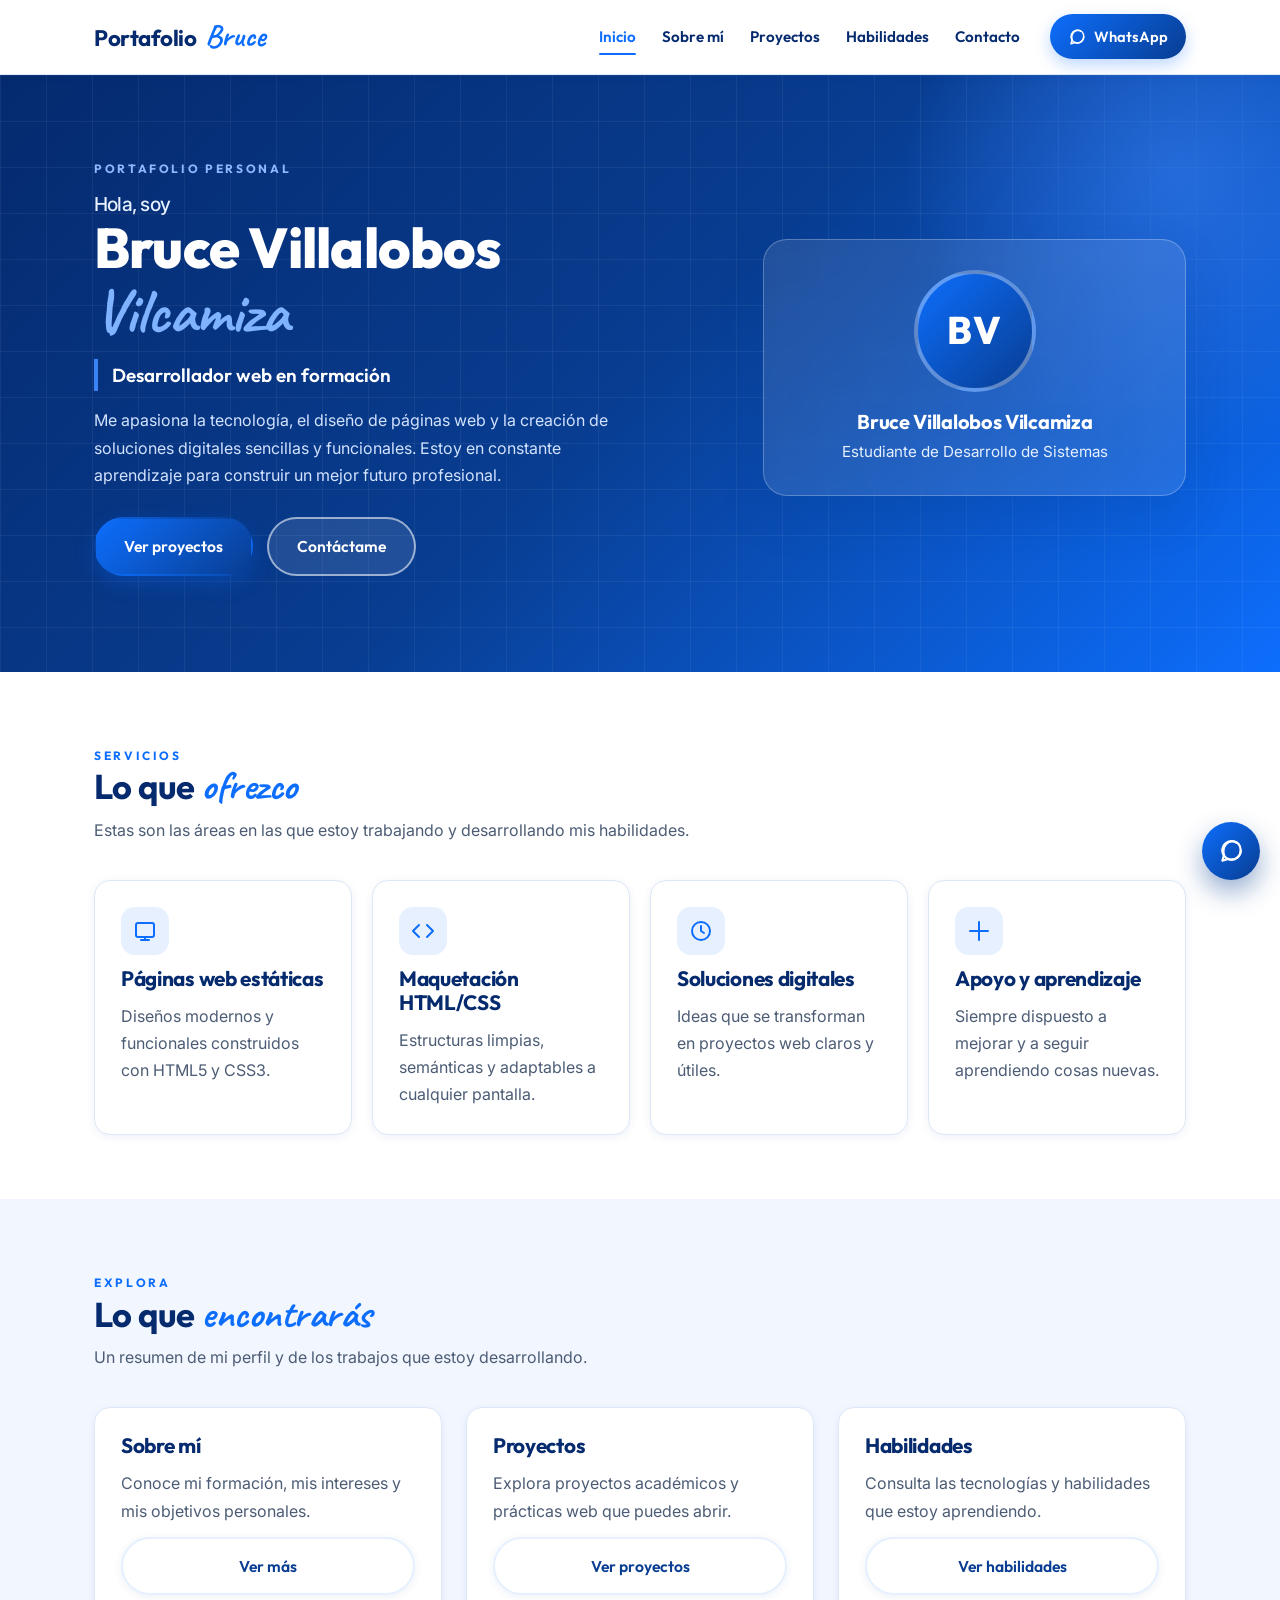
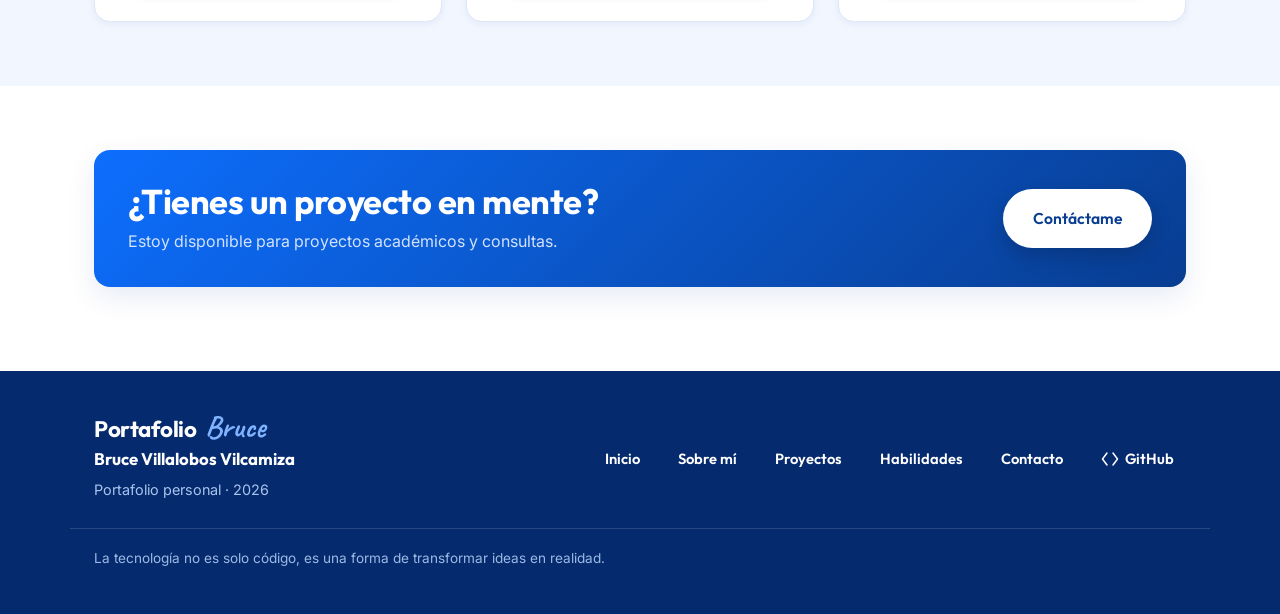
==== index.html @ bee2d240 "Mover archivos a la raíz" ====
﻿    <!DOCTYPE html>
    <html lang="es">
    <head>
        <meta charset="UTF-8">
        <meta name="viewport" content="width=device-width, initial-scale=1.0">
        <meta name="description" content="Portafolio personal de Bruce Villalobos Vilcamiza, desarrollador web en formación.">
        <meta name="theme-color" content="#083D91">
        <title>Portafolio Bruce | Inicio</title>

        <link rel="preconnect" href="https://fonts.googleapis.com">
        <link rel="preconnect" href="https://fonts.gstatic.com" crossorigin>
        <link href="https://fonts.googleapis.com/css2?family=Caveat:wght@600;700&family=Inter:wght@400;500;600&family=Outfit:wght@400;600;700;800&display=swap" rel="stylesheet">

        <link rel="stylesheet" href="css/styles.css">
    </head>
    <body>

    <a class="skip-link" href="#contenido">Saltar al contenido</a>

    <header class="site-header">
        <div class="header-inner">
            <a class="logo" href="index.html" aria-label="Portafolio Bruce, ir al inicio">
                <span class="logo-portafolio">Portafolio</span>
                <span class="logo-bruce">Bruce</span>
            </a>

            <nav aria-label="Navegación principal">
                <ul>
                    <li><a class="activo" href="index.html">Inicio</a></li>
                    <li><a href="sobre-mi.html">Sobre mí</a></li>
                    <li><a href="proyectos.html">Proyectos</a></li>
                    <li><a href="habilidades.html">Habilidades</a></li>
                    <li><a href="contacto.html">Contacto</a></li>
                </ul>
            </nav>

            <a class="btn-whatsapp" href="https://wa.me/51958869705?text=Hola%20Bruce%2C%20vi%20tu%20portafolio%20web%20y%20me%20gustar%C3%ADa%20contactarte."
            target="_blank" rel="noopener" aria-label="Escribir a Bruce por WhatsApp">
                <svg class="icono" viewBox="0 0 24 24" fill="none" stroke="currentColor" stroke-width="2" stroke-linecap="round" stroke-linejoin="round" aria-hidden="true">
                    <path d="M21 11.5a8.5 8.5 0 1 1-3.8-7.1"/>
                    <path d="M21 11.5c0 4.7-3.8 8.5-8.5 8.5-1.1 0-2.2-.2-3.1-.6L4 21l1.6-5.4a8.4 8.4 0 0 1-.6-3.1C5 6.8 8.8 3 13.5 3S21 6.8 21 11.5Z"/>
                </svg>
                <span>WhatsApp</span>
            </a>
        </div>
    </header>

    <main id="contenido">

        <section class="hero">
            <div class="container hero-grid">
                <div>
                    <p class="eyebrow">Portafolio personal</p>

                    <h1 class="hero-title">
                        <span class="hero-saludo">Hola, soy</span>
                        <span class="hero-nombre">Bruce Villalobos</span>
                        <span class="hero-apellido">Vilcamiza</span>
                    </h1>

                    <p class="hero-rol">Desarrollador web en formación</p>

                    <p class="hero-texto">
                        Me apasiona la tecnología, el diseño de páginas web y la creación de
                        soluciones digitales sencillas y funcionales. Estoy en constante
                        aprendizaje para construir un mejor futuro profesional.
                    </p>

                    <div class="buttons">
                        <a class="btn" href="proyectos.html">Ver proyectos</a>
                        <a class="btn btn-secundario" href="contacto.html">Contáctame</a>
                    </div>
                </div>

                <div class="profile-card">
                    <div class="avatar" aria-hidden="true">BV</div>
                    <h2>Bruce Villalobos Vilcamiza</h2>
                    <p>Estudiante de Desarrollo de Sistemas</p>
                </div>
            </div>
        </section>

        <section>
            <div class="container">
                <div class="section-title">
                    <p class="eyebrow">Servicios</p>
                    <h2>Lo que <span class="script">ofrezco</span></h2>
                    <p>Estas son las áreas en las que estoy trabajando y desarrollando mis habilidades.</p>
                </div>

                <div class="grid-4">
                    <article class="card">
                        <div class="card-icon" aria-hidden="true">
                            <svg viewBox="0 0 24 24" fill="none" stroke="currentColor" stroke-width="2" stroke-linecap="round" stroke-linejoin="round">
                                <rect x="3" y="4" width="18" height="14" rx="2"/>
                                <path d="M8 21h8M12 18v3"/>
                            </svg>
                        </div>
                        <h3>Páginas web estáticas</h3>
                        <p>Diseños modernos y funcionales construidos con HTML5 y CSS3.</p>
                    </article>

                    <article class="card">
                        <div class="card-icon" aria-hidden="true">
                            <svg viewBox="0 0 24 24" fill="none" stroke="currentColor" stroke-width="2" stroke-linecap="round" stroke-linejoin="round">
                                <path d="m8 6-6 6 6 6M16 6l6 6-6 6"/>
                            </svg>
                        </div>
                        <h3>Maquetación HTML/CSS</h3>
                        <p>Estructuras limpias, semánticas y adaptables a cualquier pantalla.</p>
                    </article>

                    <article class="card">
                        <div class="card-icon" aria-hidden="true">
                            <svg viewBox="0 0 24 24" fill="none" stroke="currentColor" stroke-width="2" stroke-linecap="round" stroke-linejoin="round">
                                <circle cx="12" cy="12" r="9"/>
                                <path d="M12 7v5l3 2"/>
                            </svg>
                        </div>
                        <h3>Soluciones digitales</h3>
                        <p>Ideas que se transforman en proyectos web claros y útiles.</p>
                    </article>

                    <article class="card">
                        <div class="card-icon" aria-hidden="true">
                            <svg viewBox="0 0 24 24" fill="none" stroke="currentColor" stroke-width="2" stroke-linecap="round" stroke-linejoin="round">
                                <path d="M12 3v18M3 12h18"/>
                            </svg>
                        </div>
                        <h3>Apoyo y aprendizaje</h3>
                        <p>Siempre dispuesto a mejorar y a seguir aprendiendo cosas nuevas.</p>
                    </article>
                </div>
            </div>
        </section>

        <section class="section-alt">
            <div class="container">
                <div class="section-title">
                    <p class="eyebrow">Explora</p>
                    <h2>Lo que <span class="script">encontrarás</span></h2>
                    <p>Un resumen de mi perfil y de los trabajos que estoy desarrollando.</p>
                </div>

                <div class="grid-3">
                    <article class="card">
                        <h3>Sobre mí</h3>
                        <p>Conoce mi formación, mis intereses y mis objetivos personales.</p>
                        <a class="btn btn-secundario" href="sobre-mi.html">Ver más</a>
                    </article>

                    <article class="card">
                        <h3>Proyectos</h3>
                        <p>Explora proyectos académicos y prácticas web que puedes abrir.</p>
                        <a class="btn btn-secundario" href="proyectos.html">Ver proyectos</a>
                    </article>

                    <article class="card">
                        <h3>Habilidades</h3>
                        <p>Consulta las tecnologías y habilidades que estoy aprendiendo.</p>
                        <a class="btn btn-secundario" href="habilidades.html">Ver habilidades</a>
                    </article>
                </div>
            </div>
        </section>

        <section>
            <div class="container">
                <div class="cta">
                    <div>
                        <h2>¿Tienes un proyecto en mente?</h2>
                        <p>Estoy disponible para proyectos académicos y consultas.</p>
                    </div>
                    <a class="btn" href="contacto.html">Contáctame</a>
                </div>
            </div>
        </section>

    </main>

    <footer class="site-footer">
        <div class="footer-inner">
            <div>
                <a class="logo footer-logo" href="index.html">
                    <span class="logo-portafolio">Portafolio</span>
                    <span class="logo-bruce">Bruce</span>
                </a>
                <strong>Bruce Villalobos Vilcamiza</strong>
                <p>Portafolio personal · 2026</p>
            </div>

            <nav class="footer-links" aria-label="Enlaces del pie de página">
                <a href="index.html">Inicio</a>
                <a href="sobre-mi.html">Sobre mí</a>
                <a href="proyectos.html">Proyectos</a>
                <a href="habilidades.html">Habilidades</a>
                <a href="contacto.html">Contacto</a>
                <a class="footer-github" href="https://github.com/BruceVillalobos" target="_blank" rel="noopener">
                    <svg class="icono" viewBox="0 0 24 24" fill="none" stroke="currentColor" stroke-width="2" stroke-linecap="round" stroke-linejoin="round" aria-hidden="true">
                        <polyline points="8 4 2 12 8 20"/>
                        <polyline points="16 4 22 12 16 20"/>
                    </svg>
                    GitHub
                </a>
            </nav>
        </div>

        <p class="footer-bottom">La tecnología no es solo código, es una forma de transformar ideas en realidad.</p>
    </footer>

    <a class="whatsapp-float" href="https://wa.me/51958869705?text=Hola%20Bruce%2C%20vi%20tu%20portafolio%20web%20y%20me%20gustar%C3%ADa%20contactarte."
    target="_blank" rel="noopener" aria-label="Contactar a Bruce por WhatsApp">
        <svg class="icono" viewBox="0 0 24 24" fill="none" stroke="currentColor" stroke-width="2" stroke-linecap="round" stroke-linejoin="round" aria-hidden="true">
            <path d="M21 11.5a8.5 8.5 0 1 1-3.8-7.1"/>
            <path d="M21 11.5c0 4.7-3.8 8.5-8.5 8.5-1.1 0-2.2-.2-3.1-.6L4 21l1.6-5.4a8.4 8.4 0 0 1-.6-3.1C5 6.8 8.8 3 13.5 3S21 6.8 21 11.5Z"/>
        </svg>
    </a>

    </body>
    </html>
---- css/styles.css ----
﻿    /* =========================================================
    PORTAFOLIO BRUCE · Hoja de estilos principal
    Tecnologías: HTML5 + CSS3 (SIN JavaScript)
    Autor: Bruce Villalobos Vilcamiza
    ========================================================= */

    /* ---------- 1. RESET Y VARIABLES ---------- */
    *,
    *::before,
    *::after {
        box-sizing: border-box;
        margin: 0;
        padding: 0;
    }

    :root {
        --azul-profundo:  #052A6E;
        --azul-oscuro:    #083D91;
        --azul-electrico: #0D6EFD;
        --azul-medio:     #3B82F6;
        --azul-claro:     #E6F0FF;
        --azul-hielo:     #F2F7FF;
        --blanco:         #FFFFFF;
        --gris-azulado:   #F5F7FA;
        --texto:          #0E1B2E;
        --texto-suave:    #4C5C75;
        --borde:          #DCE7F7;

        --sombra-sm: 0 2px 10px rgba(8, 61, 145, .07);
        --sombra:    0 10px 28px rgba(8, 61, 145, .10);
        --sombra-lg: 0 20px 45px rgba(8, 61, 145, .18);

        --degradado:      linear-gradient(135deg, #0D6EFD 0%, #083D91 100%);
        --degradado-hero: linear-gradient(135deg, #052A6E 0%, #083D91 50%, #0D6EFD 100%);

        --fuente-titulos: 'Outfit', 'Segoe UI', sans-serif;
        --fuente-texto:   'Inter', 'Segoe UI', sans-serif;
        --fuente-script:  'Caveat', cursive;

        --radio:     16px;
        --radio-sm:  10px;
        --ancho-max: 1140px;
    }

    /* ---------- 2. BASE ---------- */
    html { scroll-behavior: smooth; -webkit-text-size-adjust: 100%; }

    body {
        font-family: var(--fuente-texto);
        font-size: 1rem;
        line-height: 1.7;
        color: var(--texto);
        background: var(--blanco);
        overflow-x: hidden;
    }

    img, svg { max-width: 100%; height: auto; display: block; }

    a { color: var(--azul-electrico); text-decoration: none; transition: color .25s ease; }
    a:hover { color: var(--azul-oscuro); }

    ul, ol { list-style-position: inside; }

    code {
        font-family: 'Courier New', monospace;
        background: var(--azul-claro);
        color: var(--azul-oscuro);
        padding: 2px 6px;
        border-radius: 6px;
        font-size: .9em;
    }

    /* ---------- 3. TIPOGRAFÍA ---------- */
    h1, h2, h3, h4 {
        font-family: var(--fuente-titulos);
        font-weight: 700;
        line-height: 1.15;
        color: var(--azul-profundo);
        letter-spacing: -.015em;
    }
    h1 { font-size: clamp(2rem, 5vw, 3.2rem); }
    h2 { font-size: clamp(1.5rem, 3.4vw, 2.15rem); }
    h3 { font-size: clamp(1.12rem, 2.2vw, 1.3rem); }
    p  { color: var(--texto-suave); }

    .script {
        font-family: var(--fuente-script);
        font-weight: 700;
        color: var(--azul-electrico);
        font-size: 1.18em;
        line-height: 1;
    }

    .eyebrow {
        font-family: var(--fuente-titulos);
        font-size: .75rem;
        font-weight: 700;
        letter-spacing: .22em;
        text-transform: uppercase;
        color: var(--azul-electrico);
    }

    /* ---------- 4. LAYOUT ---------- */
    .container {
        width: 100%;
        max-width: var(--ancho-max);
        margin: 0 auto;
        padding: 0 24px;
    }
    section { padding: 64px 0; }
    .section-alt { background: var(--azul-hielo); }
    .section-title { max-width: 640px; margin-bottom: 36px; }
    .section-title p { margin-top: 10px; }

    .grid-2 { display: grid; grid-template-columns: repeat(auto-fit, minmax(300px, 1fr)); gap: 24px; }
    .grid-3 { display: grid; grid-template-columns: repeat(auto-fit, minmax(280px, 1fr)); gap: 24px; }
    .grid-4 { display: grid; grid-template-columns: repeat(auto-fit, minmax(230px, 1fr)); gap: 20px; }

    /* ---------- 5. SKIP LINK ---------- */
    .skip-link {
        position: absolute;
        left: -9999px;
        top: 0;
        background: var(--azul-oscuro);
        color: var(--blanco);
        padding: 12px 20px;
        border-radius: 0 0 10px 0;
        z-index: 200;
    }
    .skip-link:focus { left: 0; color: var(--blanco); }

    /* ---------- 6. HEADER ---------- */
    .site-header {
        position: sticky;
        top: 0;
        z-index: 80;
        background: rgba(255, 255, 255, .94);
        backdrop-filter: blur(10px);
        border-bottom: 1px solid var(--borde);
        box-shadow: var(--sombra-sm);
    }
    .header-inner {
        max-width: var(--ancho-max);
        margin: 0 auto;
        padding: 14px 24px;
        display: flex;
        align-items: center;
        gap: 18px;
        flex-wrap: wrap;
    }
    .logo {
        display: inline-flex;
        align-items: baseline;
        gap: 8px;
        margin-right: auto;
        line-height: 1;
        color: var(--azul-profundo);
    }
    .logo-portafolio {
        font-family: var(--fuente-titulos);
        font-size: 1.4rem;
        font-weight: 700;
        letter-spacing: -.02em;
    }
    .logo-bruce {
        font-family: var(--fuente-script);
        font-size: 1.95rem;
        font-weight: 700;
        color: var(--azul-electrico);
        line-height: .8;
    }
    .logo:hover .logo-bruce { color: var(--azul-oscuro); }

    nav ul { display: flex; flex-wrap: wrap; gap: 2px; list-style: none; }
    nav a {
        position: relative;
        display: inline-block;
        padding: 10px 12px;
        font-family: var(--fuente-titulos);
        font-size: .95rem;
        font-weight: 600;
        color: var(--azul-profundo);
        border-radius: 8px;
        transition: color .25s ease, transform .25s ease, background .25s ease;
    }
    nav a::after {
        content: "";
        position: absolute;
        left: 12px; right: 12px; bottom: 5px;
        height: 2px;
        border-radius: 2px;
        background: var(--azul-electrico);
        transform: scaleX(0);
        transform-origin: left;
        transition: transform .3s ease;
    }
    nav a:hover, nav a:focus-visible {
        color: var(--azul-electrico);
        transform: translateY(-2px);
        background: var(--azul-hielo);
    }
    nav a:hover::after,
    nav a:focus-visible::after,
    nav a.activo::after { transform: scaleX(1); }
    nav a.activo { color: var(--azul-electrico); }

    .btn-whatsapp {
        display: inline-flex;
        align-items: center;
        gap: 8px;
        padding: 10px 18px;
        min-height: 44px;
        border-radius: 999px;
        background: var(--degradado);
        color: var(--blanco);
        font-family: var(--fuente-titulos);
        font-size: .92rem;
        font-weight: 600;
        box-shadow: 0 6px 16px rgba(13, 110, 253, .28);
        transition: transform .25s ease, box-shadow .25s ease;
    }
    .btn-whatsapp:hover {
        color: var(--blanco);
        transform: translateY(-2px);
        box-shadow: 0 10px 22px rgba(13, 110, 253, .40);
    }
    .icono { width: 18px; height: 18px; flex-shrink: 0; }

    /* ---------- 7. BOTONES ---------- */
    .btn {
        display: inline-flex;
        align-items: center;
        justify-content: center;
        gap: 8px;
        padding: 14px 28px;
        min-height: 48px;
        border: 2px solid transparent;
        border-radius: 999px;
        background: var(--degradado);
        color: var(--blanco);
        font-family: var(--fuente-titulos);
        font-size: .98rem;
        font-weight: 600;
        cursor: pointer;
        text-align: center;
        box-shadow: 0 8px 20px rgba(13, 110, 253, .26);
        transition: transform .25s ease, box-shadow .25s ease, background .25s ease, color .25s ease;
    }
    .btn:hover {
        color: var(--blanco);
        transform: translateY(-3px);
        box-shadow: 0 14px 28px rgba(13, 110, 253, .38);
    }
    .btn:active { transform: translateY(-1px); }
    .btn-secundario {
        background: var(--blanco);
        color: var(--azul-oscuro);
        border-color: var(--azul-claro);
        box-shadow: var(--sombra-sm);
    }
    .btn-secundario:hover {
        background: var(--azul-claro);
        color: var(--azul-profundo);
        box-shadow: var(--sombra);
    }
    .buttons { display: flex; flex-wrap: wrap; gap: 14px; margin-top: 28px; }

    /* ---------- 8. HERO ---------- */
    .hero {
        position: relative;
        overflow: hidden;
        padding: 84px 0 96px;
        background: var(--degradado-hero);
        color: var(--blanco);
    }
    .hero::before {
        content: "";
        position: absolute; inset: 0;
        background-image:
            linear-gradient(rgba(255, 255, 255, .055) 1px, transparent 1px),
            linear-gradient(90deg, rgba(255, 255, 255, .055) 1px, transparent 1px);
        background-size: 46px 46px;
        pointer-events: none;
    }
    .hero::after {
        content: "";
        position: absolute;
        width: 560px; height: 560px;
        top: -180px; right: -180px;
        border-radius: 50%;
        background: radial-gradient(circle, rgba(59, 130, 246, .55) 0%, rgba(59, 130, 246, 0) 70%);
        pointer-events: none;
    }
    .hero .container { position: relative; z-index: 1; }
    .hero-grid {
        display: grid;
        grid-template-columns: 1.25fr .85fr;
        gap: 48px;
        align-items: center;
    }
    .hero .eyebrow { color: #8FB8FF; }
    .hero-title { display: flex; flex-direction: column; gap: 4px; margin: 14px 0 0; color: var(--blanco); }
    .hero-saludo {
        font-family: var(--fuente-texto);
        font-size: clamp(1rem, 2.2vw, 1.2rem);
        font-weight: 500;
        color: var(--azul-claro);
    }
    .hero-nombre { font-size: clamp(2.1rem, 6vw, 3.5rem); font-weight: 800; line-height: 1.05; }
    .hero-apellido {
        font-family: var(--fuente-script);
        font-size: clamp(2.3rem, 6.6vw, 3.9rem);
        font-weight: 700;
        color: #7FB2FF;
        line-height: .95;
    }
    .hero-rol {
        display: inline-block;
        margin-top: 18px;
        padding-left: 14px;
        border-left: 4px solid var(--azul-medio);
        font-family: var(--fuente-titulos);
        font-size: clamp(1rem, 2.2vw, 1.18rem);
        font-weight: 600;
        color: var(--blanco);
    }
    .hero-texto { margin-top: 16px; max-width: 54ch; color: #D3E3FF; }
    .hero .btn-secundario {
        background: rgba(255, 255, 255, .10);
        border-color: rgba(255, 255, 255, .55);
        color: var(--blanco);
        box-shadow: none;
    }
    .hero .btn-secundario:hover { background: rgba(255, 255, 255, .20); color: var(--blanco); }

    .profile-card {
        padding: 30px 26px;
        text-align: center;
        border-radius: 24px;
        background: rgba(255, 255, 255, .10);
        border: 1px solid rgba(255, 255, 255, .26);
        backdrop-filter: blur(6px);
        box-shadow: var(--sombra-lg);
    }
    .avatar {
        width: 122px; height: 122px;
        margin: 0 auto 18px;
        border-radius: 50%;
        display: flex;
        align-items: center;
        justify-content: center;
        background: var(--degradado);
        border: 4px solid rgba(255, 255, 255, .35);
        color: var(--blanco);
        font-family: var(--fuente-titulos);
        font-size: 2.4rem;
        font-weight: 800;
        letter-spacing: .02em;
    }
    .profile-card h2 { color: var(--blanco); font-size: 1.25rem; }
    .profile-card p  { color: var(--azul-claro); font-size: .95rem; margin-top: 6px; }

    /* ---------- 9. TARJETAS ---------- */
    .card {
        position: relative;
        display: flex;
        flex-direction: column;
        gap: 12px;
        padding: 26px;
        background: var(--blanco);
        border: 1px solid var(--borde);
        border-radius: var(--radio);
        box-shadow: var(--sombra-sm);
        transition: transform .3s ease, box-shadow .3s ease, border-color .3s ease;
    }
    .card:hover {
        transform: translateY(-6px);
        border-color: var(--azul-medio);
        box-shadow: var(--sombra);
    }
    .card-icon {
        width: 48px; height: 48px;
        display: flex;
        align-items: center;
        justify-content: center;
        border-radius: 14px;
        background: var(--azul-claro);
        color: var(--azul-electrico);
        flex-shrink: 0;
    }
    .card-icon svg { width: 24px; height: 24px; }

    /* ---------- 10. TARJETAS DE PROYECTO ---------- */
    .project-card { gap: 14px; }

    .project-media {
        position: relative;
        margin: 0;
        width: 100%;
        aspect-ratio: 16 / 9;
        border-radius: 12px;
        overflow: hidden;
        background: linear-gradient(135deg, var(--azul-claro) 0%, var(--azul-hielo) 100%);
        border: 1px solid var(--borde);
    }

    .project-media img {
        width: 100%;
        height: 100%;
        object-fit: cover;
        object-position: center;
        display: block;
        transition: transform .5s ease;
    }

    .project-card:hover .project-media img { transform: scale(1.05); }

    .project-media::after {
        content: "";
        position: absolute;
        inset: 0;
        background: linear-gradient(
            180deg,
            rgba(5, 42, 110, 0) 55%,
            rgba(5, 42, 110, .35) 100%
        );
        pointer-events: none;
        transition: opacity .4s ease;
    }
    .project-card:hover .project-media::after { opacity: .75; }

    .project-number {
        font-family: var(--fuente-titulos);
        font-size: .8rem;
        font-weight: 700;
        letter-spacing: .18em;
        color: var(--azul-medio);
    }
    .project-card .btn { margin-top: auto; align-self: flex-start; }

    /* ---------- 11. BADGES ---------- */
    .badges { display: flex; flex-wrap: wrap; gap: 8px; }
    .badge {
        display: inline-block;
        padding: 6px 14px;
        border-radius: 999px;
        background: var(--azul-claro);
        color: var(--azul-oscuro);
        font-family: var(--fuente-titulos);
        font-size: .8rem;
        font-weight: 600;
    }

    /* ---------- 12. LISTAS ---------- */
    .list { list-style: none; display: flex; flex-direction: column; gap: 10px; }
    .list li { position: relative; padding-left: 26px; color: var(--texto-suave); }
    .list li::before {
        content: "";
        position: absolute;
        left: 0; top: .62em;
        width: 9px; height: 9px;
        border-radius: 50%;
        background: var(--degradado);
    }

    /* ---------- 13. SKILLS ---------- */
    .skill-list { list-style: none; display: flex; flex-direction: column; gap: 18px; }
    .skill-name {
        display: flex;
        justify-content: space-between;
        gap: 12px;
        margin-bottom: 8px;
        font-family: var(--fuente-titulos);
        font-size: .92rem;
        font-weight: 600;
        color: var(--azul-profundo);
    }
    .skill-name span:last-child { color: var(--texto-suave); font-weight: 500; }
    .skill-bar { height: 10px; border-radius: 999px; background: var(--azul-claro); overflow: hidden; }
    .skill-level { height: 100%; border-radius: 999px; background: var(--degradado); }

    /* ---------- 14. PAGE HEADER ---------- */
    .page-header {
        padding: 56px 0;
        background: linear-gradient(135deg, var(--azul-hielo) 0%, var(--azul-claro) 100%);
        border-bottom: 1px solid var(--borde);
    }
    .page-header p { margin-top: 10px; max-width: 62ch; }

    /* ---------- 15. CTA ---------- */
    .cta {
        display: flex;
        flex-wrap: wrap;
        align-items: center;
        justify-content: space-between;
        gap: 22px;
        padding: 32px 34px;
        border-radius: var(--radio);
        background: var(--degradado);
        color: var(--blanco);
        box-shadow: var(--sombra);
    }
    .cta h2, .cta h3 { color: var(--blanco); }
    .cta p { color: #D3E3FF; margin-top: 6px; }
    .cta .btn { background: var(--blanco); color: var(--azul-oscuro); box-shadow: 0 8px 20px rgba(0, 0, 0, .18); }
    .cta .btn:hover { background: var(--azul-claro); color: var(--azul-profundo); }

    /* ---------- 16. CONTACTO Y FORMULARIOS ---------- */
    .contact-grid {
        display: grid;
        grid-template-columns: 1fr 1.25fr;
        gap: 28px;
        align-items: start;
    }
    .contact-item {
        display: flex;
        flex-direction: column;
        gap: 2px;
        padding-bottom: 14px;
        border-bottom: 1px solid var(--borde);
    }
    .contact-item:last-child { border-bottom: none; padding-bottom: 0; }
    .contact-item strong {
        display: flex;
        align-items: center;
        gap: 8px;
        font-family: var(--fuente-titulos);
        font-size: .88rem;
        color: var(--azul-profundo);
    }
    .contact-item span { color: var(--texto-suave); word-break: break-word; }

    form {
        display: flex;
        flex-direction: column;
        gap: 16px;
        padding: 28px;
        background: var(--blanco);
        border: 1px solid var(--borde);
        border-radius: var(--radio);
        box-shadow: var(--sombra-sm);
        width: 100%;
    }
    .form-nota {
        font-size: .88rem;
        background: var(--azul-hielo);
        border-left: 4px solid var(--azul-medio);
        border-radius: 8px;
        padding: 10px 14px;
    }
    .form-group { display: flex; flex-direction: column; gap: 6px; }
    label {
        font-family: var(--fuente-titulos);
        font-size: .9rem;
        font-weight: 600;
        color: var(--azul-profundo);
    }
    input, textarea, select {
        width: 100%;
        font-family: inherit;
        font-size: 1rem;
        color: var(--texto);
        padding: 13px 15px;
        border: 1px solid var(--borde);
        border-radius: var(--radio-sm);
        background: var(--gris-azulado);
        transition: border-color .25s ease, box-shadow .25s ease, background .25s ease;
    }
    input:focus, textarea:focus, select:focus {
        outline: none;
        background: var(--blanco);
        border-color: var(--azul-electrico);
        box-shadow: 0 0 0 4px rgba(13, 110, 253, .15);
    }
    textarea { min-height: 150px; resize: vertical; }

    /* ---------- 17. COMPONENTES PROYECTOS INTERNOS ---------- */
    .price { font-family: var(--fuente-titulos); font-size: 1.15rem; font-weight: 700; color: var(--azul-oscuro); }
    .stars { color: var(--azul-electrico); letter-spacing: 3px; font-size: 1.05rem; }

    .review-card { gap: 10px; }
    .review-author { display: flex; align-items: center; gap: 12px; margin-top: 6px; }
    .review-avatar {
        width: 44px; height: 44px;
        border-radius: 50%;
        display: flex;
        align-items: center;
        justify-content: center;
        background: var(--degradado);
        color: var(--blanco);
        font-family: var(--fuente-titulos);
        font-weight: 700;
        font-size: .95rem;
        flex-shrink: 0;
    }
    .review-author strong { display: block; font-family: var(--fuente-titulos); font-size: .95rem; color: var(--azul-profundo); }
    .review-author small { color: var(--texto-suave); }

    .faq-item {
        background: var(--blanco);
        border: 1px solid var(--borde);
        border-radius: var(--radio-sm);
        padding: 16px 20px;
        margin-bottom: 12px;
        transition: border-color .25s ease, box-shadow .25s ease;
    }
    .faq-item[open] { border-color: var(--azul-medio); box-shadow: var(--sombra-sm); }
    .faq-item summary {
        cursor: pointer;
        font-family: var(--fuente-titulos);
        font-weight: 600;
        color: var(--azul-profundo);
        list-style: none;
        display: flex;
        justify-content: space-between;
        gap: 12px;
        align-items: center;
    }
    .faq-item summary::-webkit-details-marker { display: none; }
    .faq-item summary::after {
        content: "+";
        font-size: 1.4rem;
        line-height: 1;
        color: var(--azul-electrico);
        transition: transform .25s ease;
    }
    .faq-item[open] summary::after { content: "–"; }
    .faq-item p { margin-top: 12px; }

    .project-nav { display: flex; flex-wrap: wrap; gap: 12px; margin-top: 28px; }

    /* ---------- 18. FOOTER ---------- */
    .site-footer {
        margin-top: 20px;
        padding: 44px 0;
        background: var(--azul-profundo);
        color: #C7D8F5;
    }
    .footer-inner {
        max-width: var(--ancho-max);
        margin: 0 auto;
        padding: 0 24px;
        display: flex;
        flex-wrap: wrap;
        align-items: center;
        justify-content: space-between;
        gap: 24px;
    }
    .footer-inner strong {
        display: block;
        font-family: var(--fuente-titulos);
        font-size: 1.05rem;
        color: var(--blanco);
    }
    .footer-inner p { color: #A9C4EC; font-size: .9rem; margin-top: 4px; }
    .footer-logo .logo-portafolio { color: var(--blanco); }
    .footer-logo .logo-bruce      { color: #7FB2FF; }
    .footer-links { display: flex; flex-wrap: wrap; align-items: center; gap: 6px 14px; }
    .site-footer a { color: var(--blanco); font-size: .92rem; transition: color .25s ease, opacity .25s ease; }
    .site-footer a:hover { color: #9CC6FF; }
    .footer-github { display: inline-flex; align-items: center; gap: 6px; }
    .footer-bottom {
        max-width: var(--ancho-max);
        margin: 26px auto 0;
        padding: 18px 24px 0;
        border-top: 1px solid rgba(255, 255, 255, .14);
        font-size: .85rem;
        color: #9DB9E4;
    }

    /* ---------- 19. WHATSAPP FLOTANTE ---------- */
    .whatsapp-float {
        position: fixed;
        right: 20px; bottom: 20px;
        z-index: 90;
        width: 58px; height: 58px;
        display: flex;
        align-items: center;
        justify-content: center;
        border-radius: 50%;
        background: var(--degradado);
        color: var(--blanco);
        box-shadow: 0 12px 26px rgba(8, 61, 145, .42);
        transition: transform .25s ease, box-shadow .25s ease;
    }
    .whatsapp-float:hover {
        color: var(--blanco);
        transform: translateY(-4px) scale(1.06);
        box-shadow: 0 18px 34px rgba(8, 61, 145, .52);
    }
    .whatsapp-float .icono { width: 26px; height: 26px; }

    /* ---------- 20. RESPONSIVE TABLET ---------- */
    @media (max-width: 1024px) {
        section { padding: 56px 0; }
        .hero { padding: 68px 0 78px; }
        .hero-grid { grid-template-columns: 1fr; gap: 36px; }
        .profile-card { max-width: 420px; }
        .contact-grid { grid-template-columns: 1fr; }
        .grid-4 { gap: 18px; }
    }

    /* ---------- 21. RESPONSIVE TABLET PEQUEÑA ---------- */
    @media (max-width: 860px) {
        .header-inner { padding: 12px 20px; gap: 10px; }
        nav { order: 3; width: 100%; }
        nav ul { justify-content: center; gap: 0 2px; }
        nav a { padding: 9px 11px; font-size: .9rem; }
        nav a::after { left: 11px; right: 11px; }
        .logo-portafolio { font-size: 1.25rem; }
        .logo-bruce      { font-size: 1.7rem; }
        .cta {
            flex-direction: column;
            align-items: flex-start;
            text-align: left;
            padding: 28px;
        }
        .cta .btn { width: 100%; }
    }

    /* ---------- 22. RESPONSIVE CELULAR ---------- */
    @media (max-width: 640px) {
        .container { padding: 0 18px; }
        section { padding: 46px 0; }
        .hero { padding: 52px 0 60px; text-align: left; }
        .hero-texto { max-width: 100%; }
        .buttons { flex-direction: column; align-items: stretch; }
        .buttons .btn { width: 100%; }
        .profile-card { max-width: 100%; padding: 24px 20px; }
        .avatar { width: 104px; height: 104px; font-size: 2rem; }
        .page-header { padding: 42px 0; }
        .card { padding: 22px; }
        .grid-2, .grid-3, .grid-4 { grid-template-columns: 1fr; }
        form { padding: 22px; }
        .footer-inner { flex-direction: column; align-items: flex-start; gap: 18px; }
        .footer-links { gap: 8px 16px; }
        .site-footer { padding-bottom: 84px; }
        .whatsapp-float { right: 14px; bottom: 14px; width: 54px; height: 54px; }
        .project-card:hover .project-media img { transform: none; }
    }

    /* ---------- 23. RESPONSIVE CELULAR PEQUEÑO ---------- */
    @media (max-width: 400px) {
        .container { padding: 0 14px; }
        .header-inner { padding: 10px 14px; gap: 8px; }
        .logo-portafolio { font-size: 1.1rem; }
        .logo-bruce      { font-size: 1.5rem; }
        .btn-whatsapp { padding: 10px 12px; }
        .btn-whatsapp span { display: none; }
        nav a { padding: 8px 9px; font-size: .84rem; }
        nav a::after { left: 9px; right: 9px; bottom: 3px; }
        h1 { font-size: 1.85rem; }
        h2 { font-size: 1.4rem; }
        .hero-nombre  { font-size: 1.9rem; }
        .hero-apellido { font-size: 2.1rem; }
        .card { padding: 18px; }
        .btn { padding: 13px 22px; font-size: .94rem; }
        .badge { font-size: .75rem; padding: 5px 11px; }
    }

    /* ---------- 24. ACCESIBILIDAD ---------- */
    :focus-visible { outline: 3px solid var(--azul-electrico); outline-offset: 2px; border-radius: 6px; }

    @media (prefers-reduced-motion: reduce) {
        *, *::before, *::after {
            animation-duration: .01ms !important;
            transition-duration: .01ms !important;
            scroll-behavior: auto !important;
        }
    }
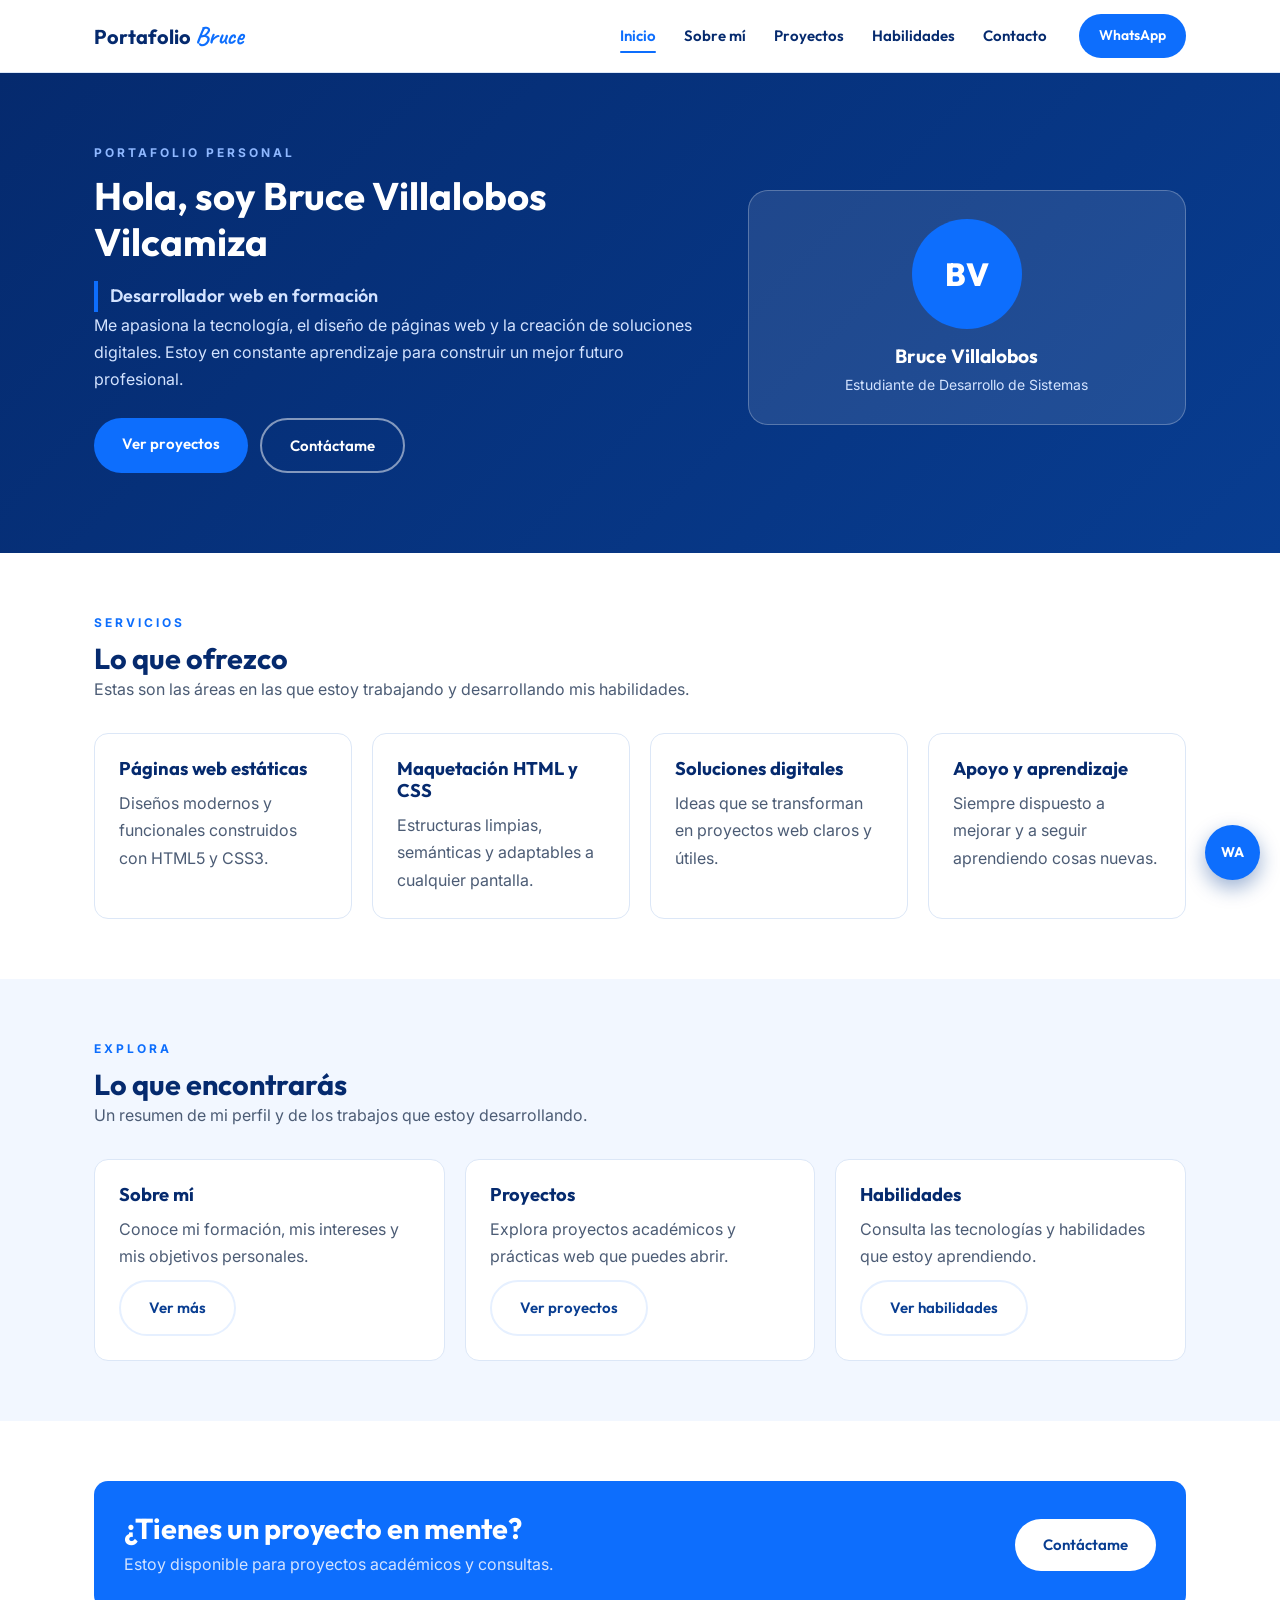
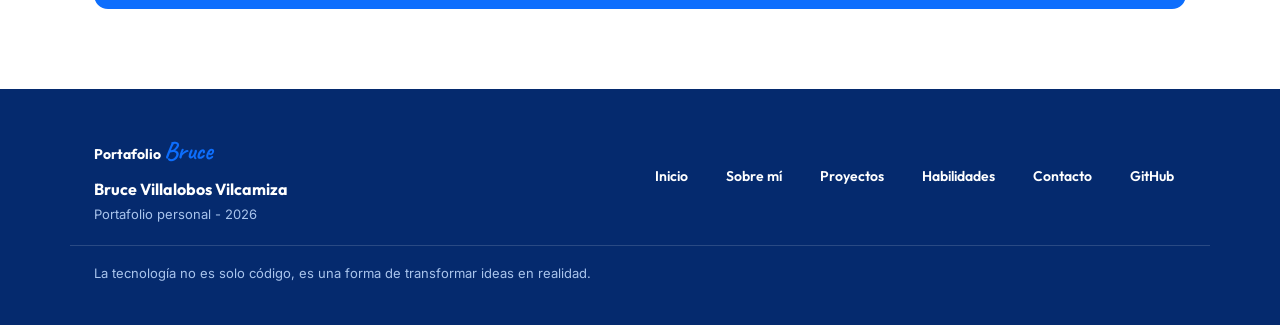
==== commit ab53253d: "Portafolio final con sangría y estructura limpia" ====
--- a/index.html
+++ b/index.html
@@ -3,218 +3,132 @@
     <head>
         <meta charset="UTF-8">
         <meta name="viewport" content="width=device-width, initial-scale=1.0">
-        <meta name="description" content="Portafolio personal de Bruce Villalobos Vilcamiza, desarrollador web en formación.">
-        <meta name="theme-color" content="#083D91">
         <title>Portafolio Bruce | Inicio</title>
-
-        <link rel="preconnect" href="https://fonts.googleapis.com">
-        <link rel="preconnect" href="https://fonts.gstatic.com" crossorigin>
-        <link href="https://fonts.googleapis.com/css2?family=Caveat:wght@600;700&family=Inter:wght@400;500;600&family=Outfit:wght@400;600;700;800&display=swap" rel="stylesheet">
-
+        <meta name="description" content="Portafolio personal de Bruce Villalobos Vilcamiza.">
+        <link rel="icon" type="image/svg+xml" href="favicon.svg">
+        <link href="https://fonts.googleapis.com/css2?family=Caveat:wght@700&family=Inter:wght@400;500&family=Outfit:wght@600;700;800&display=swap" rel="stylesheet">
         <link rel="stylesheet" href="css/styles.css">
     </head>
     <body>
-
-    <a class="skip-link" href="#contenido">Saltar al contenido</a>
-
-    <header class="site-header">
-        <div class="header-inner">
-            <a class="logo" href="index.html" aria-label="Portafolio Bruce, ir al inicio">
-                <span class="logo-portafolio">Portafolio</span>
-                <span class="logo-bruce">Bruce</span>
-            </a>
-
-            <nav aria-label="Navegación principal">
-                <ul>
-                    <li><a class="activo" href="index.html">Inicio</a></li>
-                    <li><a href="sobre-mi.html">Sobre mí</a></li>
-                    <li><a href="proyectos.html">Proyectos</a></li>
-                    <li><a href="habilidades.html">Habilidades</a></li>
-                    <li><a href="contacto.html">Contacto</a></li>
-                </ul>
-            </nav>
-
-            <a class="btn-whatsapp" href="https://wa.me/51958869705?text=Hola%20Bruce%2C%20vi%20tu%20portafolio%20web%20y%20me%20gustar%C3%ADa%20contactarte."
-            target="_blank" rel="noopener" aria-label="Escribir a Bruce por WhatsApp">
-                <svg class="icono" viewBox="0 0 24 24" fill="none" stroke="currentColor" stroke-width="2" stroke-linecap="round" stroke-linejoin="round" aria-hidden="true">
-                    <path d="M21 11.5a8.5 8.5 0 1 1-3.8-7.1"/>
-                    <path d="M21 11.5c0 4.7-3.8 8.5-8.5 8.5-1.1 0-2.2-.2-3.1-.6L4 21l1.6-5.4a8.4 8.4 0 0 1-.6-3.1C5 6.8 8.8 3 13.5 3S21 6.8 21 11.5Z"/>
-                </svg>
-                <span>WhatsApp</span>
-            </a>
-        </div>
-    </header>
-
-    <main id="contenido">
-
-        <section class="hero">
-            <div class="container hero-grid">
-                <div>
-                    <p class="eyebrow">Portafolio personal</p>
-
-                    <h1 class="hero-title">
-                        <span class="hero-saludo">Hola, soy</span>
-                        <span class="hero-nombre">Bruce Villalobos</span>
-                        <span class="hero-apellido">Vilcamiza</span>
-                    </h1>
-
-                    <p class="hero-rol">Desarrollador web en formación</p>
-
-                    <p class="hero-texto">
-                        Me apasiona la tecnología, el diseño de páginas web y la creación de
-                        soluciones digitales sencillas y funcionales. Estoy en constante
-                        aprendizaje para construir un mejor futuro profesional.
-                    </p>
-
-                    <div class="buttons">
-                        <a class="btn" href="proyectos.html">Ver proyectos</a>
-                        <a class="btn btn-secundario" href="contacto.html">Contáctame</a>
+        <a class="skip-link" href="#contenido">Ir al contenido</a>
+        <header class="cabecera">
+            <div class="contenedor">
+                <a class="logo" href="index.html">Portafolio <span class="logo-bruce">Bruce</span></a>
+                <nav aria-label="Menú principal">
+                    <ul>
+                        <li><a class="activo" href="index.html">Inicio</a></li>
+                        <li><a href="sobre-mi.html">Sobre mí</a></li>
+                        <li><a href="proyectos.html">Proyectos</a></li>
+                        <li><a href="habilidades.html">Habilidades</a></li>
+                        <li><a href="contacto.html">Contacto</a></li>
+                    </ul>
+                </nav>
+                <a class="btn-whatsapp" href="https://wa.me/51958869705" target="_blank" rel="noopener">WhatsApp</a>
+            </div>
+        </header>
+        <main id="contenido">
+            <section class="portada">
+                <div class="contenedor grid-2">
+                    <div>
+                        <p class="etiqueta">Portafolio personal</p>
+                        <h1>Hola, soy Bruce Villalobos Vilcamiza</h1>
+                        <p class="portada-rol">Desarrollador web en formación</p>
+                        <p>Me apasiona la tecnología, el diseño de páginas web y la creación de soluciones digitales. Estoy en constante aprendizaje para construir un mejor futuro profesional.</p>
+                        <div class="botones">
+                            <a class="boton" href="proyectos.html">Ver proyectos</a>
+                            <a class="boton boton-claro" href="contacto.html">Contáctame</a>
+                        </div>
+                    </div>
+                    <aside class="tarjeta-perfil">
+                        <div class="avatar">BV</div>
+                        <h2>Bruce Villalobos</h2>
+                        <p>Estudiante de Desarrollo de Sistemas</p>
+                    </aside>
+                </div>
+            </section>
+            <section>
+                <div class="contenedor">
+                    <div class="titulo-seccion">
+                        <p class="etiqueta">Servicios</p>
+                        <h2>Lo que ofrezco</h2>
+                        <p>Estas son las áreas en las que estoy trabajando y desarrollando mis habilidades.</p>
+                    </div>
+                    <div class="grid-4">
+                        <article class="tarjeta">
+                            <h3>Páginas web estáticas</h3>
+                            <p>Diseños modernos y funcionales construidos con HTML5 y CSS3.</p>
+                        </article>
+                        <article class="tarjeta">
+                            <h3>Maquetación HTML y CSS</h3>
+                            <p>Estructuras limpias, semánticas y adaptables a cualquier pantalla.</p>
+                        </article>
+                        <article class="tarjeta">
+                            <h3>Soluciones digitales</h3>
+                            <p>Ideas que se transforman en proyectos web claros y útiles.</p>
+                        </article>
+                        <article class="tarjeta">
+                            <h3>Apoyo y aprendizaje</h3>
+                            <p>Siempre dispuesto a mejorar y a seguir aprendiendo cosas nuevas.</p>
+                        </article>
                     </div>
                 </div>
-
-                <div class="profile-card">
-                    <div class="avatar" aria-hidden="true">BV</div>
-                    <h2>Bruce Villalobos Vilcamiza</h2>
-                    <p>Estudiante de Desarrollo de Sistemas</p>
+            </section>
+            <section class="alt">
+                <div class="contenedor">
+                    <div class="titulo-seccion">
+                        <p class="etiqueta">Explora</p>
+                        <h2>Lo que encontrarás</h2>
+                        <p>Un resumen de mi perfil y de los trabajos que estoy desarrollando.</p>
+                    </div>
+                    <div class="grid-3">
+                        <article class="tarjeta">
+                            <h3>Sobre mí</h3>
+                            <p>Conoce mi formación, mis intereses y mis objetivos personales.</p>
+                            <a class="boton boton-claro" href="sobre-mi.html">Ver más</a>
+                        </article>
+                        <article class="tarjeta">
+                            <h3>Proyectos</h3>
+                            <p>Explora proyectos académicos y prácticas web que puedes abrir.</p>
+                            <a class="boton boton-claro" href="proyectos.html">Ver proyectos</a>
+                        </article>
+                        <article class="tarjeta">
+                            <h3>Habilidades</h3>
+                            <p>Consulta las tecnologías y habilidades que estoy aprendiendo.</p>
+                            <a class="boton boton-claro" href="habilidades.html">Ver habilidades</a>
+                        </article>
+                    </div>
                 </div>
+            </section>
+            <section>
+                <div class="contenedor">
+                    <div class="cta">
+                        <div>
+                            <h2>¿Tienes un proyecto en mente?</h2>
+                            <p>Estoy disponible para proyectos académicos y consultas.</p>
+                        </div>
+                        <a class="boton" href="contacto.html">Contáctame</a>
+                    </div>
+                </div>
+            </section>
+        </main>
+        <footer class="pie">
+            <div class="contenedor">
+                <div>
+                    <a class="logo" href="index.html">Portafolio <span class="logo-bruce">Bruce</span></a>
+                    <strong>Bruce Villalobos Vilcamiza</strong>
+                    <p>Portafolio personal - 2026</p>
+                </div>
+                <nav class="enlaces-pie" aria-label="Enlaces del pie">
+                    <a href="index.html">Inicio</a>
+                    <a href="sobre-mi.html">Sobre mí</a>
+                    <a href="proyectos.html">Proyectos</a>
+                    <a href="habilidades.html">Habilidades</a>
+                    <a href="contacto.html">Contacto</a>
+                    <a href="https://github.com/BruceVillalobos" target="_blank" rel="noopener">GitHub</a>
+                </nav>
             </div>
-        </section>
-
-        <section>
-            <div class="container">
-                <div class="section-title">
-                    <p class="eyebrow">Servicios</p>
-                    <h2>Lo que <span class="script">ofrezco</span></h2>
-                    <p>Estas son las áreas en las que estoy trabajando y desarrollando mis habilidades.</p>
-                </div>
-
-                <div class="grid-4">
-                    <article class="card">
-                        <div class="card-icon" aria-hidden="true">
-                            <svg viewBox="0 0 24 24" fill="none" stroke="currentColor" stroke-width="2" stroke-linecap="round" stroke-linejoin="round">
-                                <rect x="3" y="4" width="18" height="14" rx="2"/>
-                                <path d="M8 21h8M12 18v3"/>
-                            </svg>
-                        </div>
-                        <h3>Páginas web estáticas</h3>
-                        <p>Diseños modernos y funcionales construidos con HTML5 y CSS3.</p>
-                    </article>
-
-                    <article class="card">
-                        <div class="card-icon" aria-hidden="true">
-                            <svg viewBox="0 0 24 24" fill="none" stroke="currentColor" stroke-width="2" stroke-linecap="round" stroke-linejoin="round">
-                                <path d="m8 6-6 6 6 6M16 6l6 6-6 6"/>
-                            </svg>
-                        </div>
-                        <h3>Maquetación HTML/CSS</h3>
-                        <p>Estructuras limpias, semánticas y adaptables a cualquier pantalla.</p>
-                    </article>
-
-                    <article class="card">
-                        <div class="card-icon" aria-hidden="true">
-                            <svg viewBox="0 0 24 24" fill="none" stroke="currentColor" stroke-width="2" stroke-linecap="round" stroke-linejoin="round">
-                                <circle cx="12" cy="12" r="9"/>
-                                <path d="M12 7v5l3 2"/>
-                            </svg>
-                        </div>
-                        <h3>Soluciones digitales</h3>
-                        <p>Ideas que se transforman en proyectos web claros y útiles.</p>
-                    </article>
-
-                    <article class="card">
-                        <div class="card-icon" aria-hidden="true">
-                            <svg viewBox="0 0 24 24" fill="none" stroke="currentColor" stroke-width="2" stroke-linecap="round" stroke-linejoin="round">
-                                <path d="M12 3v18M3 12h18"/>
-                            </svg>
-                        </div>
-                        <h3>Apoyo y aprendizaje</h3>
-                        <p>Siempre dispuesto a mejorar y a seguir aprendiendo cosas nuevas.</p>
-                    </article>
-                </div>
-            </div>
-        </section>
-
-        <section class="section-alt">
-            <div class="container">
-                <div class="section-title">
-                    <p class="eyebrow">Explora</p>
-                    <h2>Lo que <span class="script">encontrarás</span></h2>
-                    <p>Un resumen de mi perfil y de los trabajos que estoy desarrollando.</p>
-                </div>
-
-                <div class="grid-3">
-                    <article class="card">
-                        <h3>Sobre mí</h3>
-                        <p>Conoce mi formación, mis intereses y mis objetivos personales.</p>
-                        <a class="btn btn-secundario" href="sobre-mi.html">Ver más</a>
-                    </article>
-
-                    <article class="card">
-                        <h3>Proyectos</h3>
-                        <p>Explora proyectos académicos y prácticas web que puedes abrir.</p>
-                        <a class="btn btn-secundario" href="proyectos.html">Ver proyectos</a>
-                    </article>
-
-                    <article class="card">
-                        <h3>Habilidades</h3>
-                        <p>Consulta las tecnologías y habilidades que estoy aprendiendo.</p>
-                        <a class="btn btn-secundario" href="habilidades.html">Ver habilidades</a>
-                    </article>
-                </div>
-            </div>
-        </section>
-
-        <section>
-            <div class="container">
-                <div class="cta">
-                    <div>
-                        <h2>¿Tienes un proyecto en mente?</h2>
-                        <p>Estoy disponible para proyectos académicos y consultas.</p>
-                    </div>
-                    <a class="btn" href="contacto.html">Contáctame</a>
-                </div>
-            </div>
-        </section>
-
-    </main>
-
-    <footer class="site-footer">
-        <div class="footer-inner">
-            <div>
-                <a class="logo footer-logo" href="index.html">
-                    <span class="logo-portafolio">Portafolio</span>
-                    <span class="logo-bruce">Bruce</span>
-                </a>
-                <strong>Bruce Villalobos Vilcamiza</strong>
-                <p>Portafolio personal · 2026</p>
-            </div>
-
-            <nav class="footer-links" aria-label="Enlaces del pie de página">
-                <a href="index.html">Inicio</a>
-                <a href="sobre-mi.html">Sobre mí</a>
-                <a href="proyectos.html">Proyectos</a>
-                <a href="habilidades.html">Habilidades</a>
-                <a href="contacto.html">Contacto</a>
-                <a class="footer-github" href="https://github.com/BruceVillalobos" target="_blank" rel="noopener">
-                    <svg class="icono" viewBox="0 0 24 24" fill="none" stroke="currentColor" stroke-width="2" stroke-linecap="round" stroke-linejoin="round" aria-hidden="true">
-                        <polyline points="8 4 2 12 8 20"/>
-                        <polyline points="16 4 22 12 16 20"/>
-                    </svg>
-                    GitHub
-                </a>
-            </nav>
-        </div>
-
-        <p class="footer-bottom">La tecnología no es solo código, es una forma de transformar ideas en realidad.</p>
-    </footer>
-
-    <a class="whatsapp-float" href="https://wa.me/51958869705?text=Hola%20Bruce%2C%20vi%20tu%20portafolio%20web%20y%20me%20gustar%C3%ADa%20contactarte."
-    target="_blank" rel="noopener" aria-label="Contactar a Bruce por WhatsApp">
-        <svg class="icono" viewBox="0 0 24 24" fill="none" stroke="currentColor" stroke-width="2" stroke-linecap="round" stroke-linejoin="round" aria-hidden="true">
-            <path d="M21 11.5a8.5 8.5 0 1 1-3.8-7.1"/>
-            <path d="M21 11.5c0 4.7-3.8 8.5-8.5 8.5-1.1 0-2.2-.2-3.1-.6L4 21l1.6-5.4a8.4 8.4 0 0 1-.6-3.1C5 6.8 8.8 3 13.5 3S21 6.8 21 11.5Z"/>
-        </svg>
-    </a>
-
+            <p class="copyright">La tecnología no es solo código, es una forma de transformar ideas en realidad.</p>
+        </footer>
+        <a class="whatsapp-flotante" href="https://wa.me/51958869705" target="_blank" rel="noopener" aria-label="Contactar por WhatsApp">WA</a>
     </body>
     </html>
--- a/css/styles.css
+++ b/css/styles.css
@@ -1,770 +1,655 @@
-﻿    /* =========================================================
-    PORTAFOLIO BRUCE · Hoja de estilos principal
-    Tecnologías: HTML5 + CSS3 (SIN JavaScript)
-    Autor: Bruce Villalobos Vilcamiza
-    ========================================================= */
-
-    /* ---------- 1. RESET Y VARIABLES ---------- */
-    *,
-    *::before,
-    *::after {
-        box-sizing: border-box;
-        margin: 0;
-        padding: 0;
-    }
+﻿    * { margin: 0; padding: 0; box-sizing: border-box; }
 
     :root {
-        --azul-profundo:  #052A6E;
-        --azul-oscuro:    #083D91;
-        --azul-electrico: #0D6EFD;
-        --azul-medio:     #3B82F6;
-        --azul-claro:     #E6F0FF;
-        --azul-hielo:     #F2F7FF;
-        --blanco:         #FFFFFF;
-        --gris-azulado:   #F5F7FA;
-        --texto:          #0E1B2E;
-        --texto-suave:    #4C5C75;
-        --borde:          #DCE7F7;
-
-        --sombra-sm: 0 2px 10px rgba(8, 61, 145, .07);
-        --sombra:    0 10px 28px rgba(8, 61, 145, .10);
-        --sombra-lg: 0 20px 45px rgba(8, 61, 145, .18);
-
-        --degradado:      linear-gradient(135deg, #0D6EFD 0%, #083D91 100%);
-        --degradado-hero: linear-gradient(135deg, #052A6E 0%, #083D91 50%, #0D6EFD 100%);
-
-        --fuente-titulos: 'Outfit', 'Segoe UI', sans-serif;
-        --fuente-texto:   'Inter', 'Segoe UI', sans-serif;
-        --fuente-script:  'Caveat', cursive;
-
-        --radio:     16px;
-        --radio-sm:  10px;
-        --ancho-max: 1140px;
-    }
-
-    /* ---------- 2. BASE ---------- */
-    html { scroll-behavior: smooth; -webkit-text-size-adjust: 100%; }
+        --azul: #0D6EFD;
+        --azul-oscuro: #083D91;
+        --gris: #4C5C75;
+        --borde: #DCE7F7;
+    }
 
     body {
-        font-family: var(--fuente-texto);
-        font-size: 1rem;
+        font-family: 'Inter', sans-serif;
         line-height: 1.7;
-        color: var(--texto);
-        background: var(--blanco);
-        overflow-x: hidden;
-    }
-
-    img, svg { max-width: 100%; height: auto; display: block; }
-
-    a { color: var(--azul-electrico); text-decoration: none; transition: color .25s ease; }
-    a:hover { color: var(--azul-oscuro); }
-
-    ul, ol { list-style-position: inside; }
-
-    code {
-        font-family: 'Courier New', monospace;
-        background: var(--azul-claro);
+        color: #0E1B2E;
+        background: white;
+    }
+
+    img {
+        max-width: 100%;
+        display: block;
+    }
+
+    a {
+        color: var(--azul);
+        text-decoration: none;
+    }
+
+    a:hover {
         color: var(--azul-oscuro);
-        padding: 2px 6px;
-        border-radius: 6px;
-        font-size: .9em;
-    }
-
-    /* ---------- 3. TIPOGRAFÍA ---------- */
-    h1, h2, h3, h4 {
-        font-family: var(--fuente-titulos);
-        font-weight: 700;
-        line-height: 1.15;
-        color: var(--azul-profundo);
-        letter-spacing: -.015em;
-    }
-    h1 { font-size: clamp(2rem, 5vw, 3.2rem); }
-    h2 { font-size: clamp(1.5rem, 3.4vw, 2.15rem); }
-    h3 { font-size: clamp(1.12rem, 2.2vw, 1.3rem); }
-    p  { color: var(--texto-suave); }
-
-    .script {
-        font-family: var(--fuente-script);
-        font-weight: 700;
-        color: var(--azul-electrico);
-        font-size: 1.18em;
-        line-height: 1;
-    }
-
-    .eyebrow {
-        font-family: var(--fuente-titulos);
-        font-size: .75rem;
-        font-weight: 700;
-        letter-spacing: .22em;
-        text-transform: uppercase;
-        color: var(--azul-electrico);
-    }
-
-    /* ---------- 4. LAYOUT ---------- */
-    .container {
-        width: 100%;
-        max-width: var(--ancho-max);
+    }
+
+    h1, h2, h3 {
+        font-family: 'Outfit', sans-serif;
+        line-height: 1.2;
+        color: #052A6E;
+    }
+
+    h1 { font-size: 2.4rem; }
+    h2 { font-size: 1.8rem; }
+    h3 { font-size: 1.15rem; }
+
+    p {
+        color: var(--gris);
+    }
+
+    .contenedor {
+        max-width: 1140px;
         margin: 0 auto;
         padding: 0 24px;
     }
-    section { padding: 64px 0; }
-    .section-alt { background: var(--azul-hielo); }
-    .section-title { max-width: 640px; margin-bottom: 36px; }
-    .section-title p { margin-top: 10px; }
-
-    .grid-2 { display: grid; grid-template-columns: repeat(auto-fit, minmax(300px, 1fr)); gap: 24px; }
-    .grid-3 { display: grid; grid-template-columns: repeat(auto-fit, minmax(280px, 1fr)); gap: 24px; }
-    .grid-4 { display: grid; grid-template-columns: repeat(auto-fit, minmax(230px, 1fr)); gap: 20px; }
-
-    /* ---------- 5. SKIP LINK ---------- */
+
+    section {
+        padding: 60px 0;
+    }
+
+    section.alt {
+        background: #F2F7FF;
+    }
+
+    .etiqueta {
+        font-size: 12px;
+        font-weight: 700;
+        letter-spacing: 3px;
+        text-transform: uppercase;
+        color: var(--azul);
+        margin-bottom: 8px;
+    }
+
+    .script {
+        font-family: 'Caveat', cursive;
+        font-size: 1.15em;
+        color: var(--azul);
+    }
+
+    .titulo-seccion {
+        margin-bottom: 30px;
+        max-width: 600px;
+    }
+
+    .grid-2 {
+        display: grid;
+        gap: 20px;
+        grid-template-columns: repeat(auto-fit, minmax(300px, 1fr));
+    }
+
+    .grid-3 {
+        display: grid;
+        gap: 20px;
+        grid-template-columns: repeat(auto-fit, minmax(280px, 1fr));
+    }
+
+    .grid-4 {
+        display: grid;
+        gap: 20px;
+        grid-template-columns: repeat(auto-fit, minmax(220px, 1fr));
+    }
+
     .skip-link {
         position: absolute;
         left: -9999px;
-        top: 0;
+    }
+
+    .skip-link:focus {
+        left: 10px;
+        top: 10px;
         background: var(--azul-oscuro);
-        color: var(--blanco);
-        padding: 12px 20px;
-        border-radius: 0 0 10px 0;
-        z-index: 200;
-    }
-    .skip-link:focus { left: 0; color: var(--blanco); }
-
-    /* ---------- 6. HEADER ---------- */
-    .site-header {
+        color: white;
+        padding: 10px 16px;
+        border-radius: 6px;
+    }
+
+    .cabecera {
+        background: white;
+        border-bottom: 1px solid var(--borde);
+        padding: 14px 0;
         position: sticky;
         top: 0;
-        z-index: 80;
-        background: rgba(255, 255, 255, .94);
-        backdrop-filter: blur(10px);
-        border-bottom: 1px solid var(--borde);
-        box-shadow: var(--sombra-sm);
-    }
-    .header-inner {
-        max-width: var(--ancho-max);
-        margin: 0 auto;
-        padding: 14px 24px;
+        z-index: 50;
+    }
+
+    .cabecera .contenedor {
         display: flex;
         align-items: center;
-        gap: 18px;
-        flex-wrap: wrap;
-    }
+        gap: 20px;
+        flex-wrap: wrap;
+    }
+
     .logo {
-        display: inline-flex;
-        align-items: baseline;
-        gap: 8px;
         margin-right: auto;
-        line-height: 1;
-        color: var(--azul-profundo);
-    }
-    .logo-portafolio {
-        font-family: var(--fuente-titulos);
-        font-size: 1.4rem;
+        font-family: 'Outfit', sans-serif;
+        font-size: 1.25rem;
         font-weight: 700;
-        letter-spacing: -.02em;
-    }
+        color: #052A6E;
+    }
+
     .logo-bruce {
-        font-family: var(--fuente-script);
-        font-size: 1.95rem;
-        font-weight: 700;
-        color: var(--azul-electrico);
-        line-height: .8;
-    }
-    .logo:hover .logo-bruce { color: var(--azul-oscuro); }
-
-    nav ul { display: flex; flex-wrap: wrap; gap: 2px; list-style: none; }
+        font-family: 'Caveat', cursive;
+        font-size: 1.6rem;
+        color: var(--azul);
+    }
+
+    nav ul {
+        display: flex;
+        list-style: none;
+        gap: 4px;
+        flex-wrap: wrap;
+    }
+
     nav a {
+        display: block;
+        padding: 8px 12px;
+        font-family: 'Outfit', sans-serif;
+        font-size: 15px;
+        font-weight: 600;
+        color: #052A6E;
+        border-radius: 6px;
         position: relative;
-        display: inline-block;
-        padding: 10px 12px;
-        font-family: var(--fuente-titulos);
-        font-size: .95rem;
-        font-weight: 600;
-        color: var(--azul-profundo);
-        border-radius: 8px;
-        transition: color .25s ease, transform .25s ease, background .25s ease;
-    }
-    nav a::after {
+    }
+
+    nav a:hover {
+        background: #E6F0FF;
+        color: var(--azul);
+    }
+
+    nav a.activo {
+        color: var(--azul);
+    }
+
+    nav a.activo::after {
         content: "";
         position: absolute;
-        left: 12px; right: 12px; bottom: 5px;
+        left: 12px;
+        right: 12px;
+        bottom: 4px;
         height: 2px;
+        background: var(--azul);
         border-radius: 2px;
-        background: var(--azul-electrico);
-        transform: scaleX(0);
-        transform-origin: left;
-        transition: transform .3s ease;
-    }
-    nav a:hover, nav a:focus-visible {
-        color: var(--azul-electrico);
-        transform: translateY(-2px);
-        background: var(--azul-hielo);
-    }
-    nav a:hover::after,
-    nav a:focus-visible::after,
-    nav a.activo::after { transform: scaleX(1); }
-    nav a.activo { color: var(--azul-electrico); }
+    }
 
     .btn-whatsapp {
-        display: inline-flex;
+        background: var(--azul);
+        color: white;
+        padding: 10px 20px;
+        border-radius: 30px;
+        font-family: 'Outfit', sans-serif;
+        font-weight: 600;
+        font-size: 14px;
+    }
+
+    .btn-whatsapp:hover {
+        background: var(--azul-oscuro);
+        color: white;
+    }
+
+    .boton {
+        display: inline-block;
+        background: var(--azul);
+        color: white;
+        padding: 13px 28px;
+        border-radius: 30px;
+        font-family: 'Outfit', sans-serif;
+        font-size: 15px;
+        font-weight: 600;
+        border: none;
+        cursor: pointer;
+    }
+
+    .boton:hover {
+        background: var(--azul-oscuro);
+        color: white;
+    }
+
+    .boton-claro {
+        background: white;
+        color: var(--azul-oscuro);
+        border: 2px solid #E6F0FF;
+    }
+
+    .boton-claro:hover {
+        background: #E6F0FF;
+        color: #052A6E;
+    }
+
+    .botones {
+        display: flex;
+        gap: 12px;
+        margin-top: 24px;
+        flex-wrap: wrap;
+    }
+
+    .portada {
+        background: linear-gradient(135deg, #052A6E, #083D91);
+        color: white;
+        padding: 70px 0 80px;
+    }
+
+    .portada .grid-2 {
+        grid-template-columns: 1.4fr 1fr;
         align-items: center;
-        gap: 8px;
-        padding: 10px 18px;
-        min-height: 44px;
-        border-radius: 999px;
-        background: var(--degradado);
-        color: var(--blanco);
-        font-family: var(--fuente-titulos);
-        font-size: .92rem;
-        font-weight: 600;
-        box-shadow: 0 6px 16px rgba(13, 110, 253, .28);
-        transition: transform .25s ease, box-shadow .25s ease;
-    }
-    .btn-whatsapp:hover {
-        color: var(--blanco);
-        transform: translateY(-2px);
-        box-shadow: 0 10px 22px rgba(13, 110, 253, .40);
-    }
-    .icono { width: 18px; height: 18px; flex-shrink: 0; }
-
-    /* ---------- 7. BOTONES ---------- */
-    .btn {
-        display: inline-flex;
+        gap: 40px;
+    }
+
+    .portada .etiqueta {
+        color: #8FB8FF;
+    }
+
+    .portada h1 {
+        color: white;
+        margin: 10px 0;
+    }
+
+    .portada p {
+        color: #D3E3FF;
+    }
+
+    .portada-rol {
+        font-family: 'Outfit', sans-serif;
+        font-weight: 600;
+        font-size: 18px;
+        color: white;
+        border-left: 4px solid var(--azul);
+        padding-left: 12px;
+        margin-top: 16px;
+    }
+
+    .portada .boton-claro {
+        background: transparent;
+        border-color: rgba(255, 255, 255, .5);
+        color: white;
+    }
+
+    .portada .boton-claro:hover {
+        background: rgba(255, 255, 255, .15);
+        color: white;
+    }
+
+    .tarjeta-perfil {
+        background: rgba(255, 255, 255, .1);
+        border: 1px solid rgba(255, 255, 255, .25);
+        border-radius: 20px;
+        padding: 28px;
+        text-align: center;
+    }
+
+    .avatar {
+        width: 110px;
+        height: 110px;
+        border-radius: 50%;
+        background: var(--azul);
+        color: white;
+        font-family: 'Outfit', sans-serif;
+        font-size: 2rem;
+        font-weight: 800;
+        display: flex;
         align-items: center;
         justify-content: center;
-        gap: 8px;
-        padding: 14px 28px;
-        min-height: 48px;
-        border: 2px solid transparent;
-        border-radius: 999px;
-        background: var(--degradado);
-        color: var(--blanco);
-        font-family: var(--fuente-titulos);
-        font-size: .98rem;
-        font-weight: 600;
-        cursor: pointer;
-        text-align: center;
-        box-shadow: 0 8px 20px rgba(13, 110, 253, .26);
-        transition: transform .25s ease, box-shadow .25s ease, background .25s ease, color .25s ease;
-    }
-    .btn:hover {
-        color: var(--blanco);
-        transform: translateY(-3px);
-        box-shadow: 0 14px 28px rgba(13, 110, 253, .38);
-    }
-    .btn:active { transform: translateY(-1px); }
-    .btn-secundario {
-        background: var(--blanco);
+        margin: 0 auto 16px;
+    }
+
+    .tarjeta-perfil h2 {
+        color: white;
+        font-size: 1.2rem;
+    }
+
+    .tarjeta-perfil p {
+        font-size: 14px;
+        margin-top: 4px;
+    }
+
+    .tarjeta {
+        background: white;
+        border: 1px solid var(--borde);
+        border-radius: 14px;
+        padding: 24px;
+        display: flex;
+        flex-direction: column;
+        gap: 10px;
+        transition: transform .2s, box-shadow .2s;
+    }
+
+    .tarjeta:hover {
+        transform: translateY(-4px);
+        box-shadow: 0 12px 24px rgba(8, 61, 145, .1);
+    }
+
+    .tarjeta .boton {
+        align-self: flex-start;
+        margin-top: auto;
+    }
+
+    .badges {
+        display: flex;
+        gap: 6px;
+        flex-wrap: wrap;
+    }
+
+    .badge {
+        background: #E6F0FF;
         color: var(--azul-oscuro);
-        border-color: var(--azul-claro);
-        box-shadow: var(--sombra-sm);
-    }
-    .btn-secundario:hover {
-        background: var(--azul-claro);
-        color: var(--azul-profundo);
-        box-shadow: var(--sombra);
-    }
-    .buttons { display: flex; flex-wrap: wrap; gap: 14px; margin-top: 28px; }
-
-    /* ---------- 8. HERO ---------- */
-    .hero {
+        padding: 5px 12px;
+        border-radius: 20px;
+        font-size: 12px;
+        font-weight: 600;
+    }
+
+    .lista {
+        list-style: none;
+    }
+
+    .lista li {
+        padding-left: 20px;
         position: relative;
-        overflow: hidden;
-        padding: 84px 0 96px;
-        background: var(--degradado-hero);
-        color: var(--blanco);
-    }
-    .hero::before {
-        content: "";
-        position: absolute; inset: 0;
-        background-image:
-            linear-gradient(rgba(255, 255, 255, .055) 1px, transparent 1px),
-            linear-gradient(90deg, rgba(255, 255, 255, .055) 1px, transparent 1px);
-        background-size: 46px 46px;
-        pointer-events: none;
-    }
-    .hero::after {
+        color: var(--gris);
+        margin-bottom: 8px;
+    }
+
+    .lista li::before {
         content: "";
         position: absolute;
-        width: 560px; height: 560px;
-        top: -180px; right: -180px;
+        left: 0;
+        top: 10px;
+        width: 8px;
+        height: 8px;
         border-radius: 50%;
-        background: radial-gradient(circle, rgba(59, 130, 246, .55) 0%, rgba(59, 130, 246, 0) 70%);
-        pointer-events: none;
-    }
-    .hero .container { position: relative; z-index: 1; }
-    .hero-grid {
-        display: grid;
-        grid-template-columns: 1.25fr .85fr;
-        gap: 48px;
-        align-items: center;
-    }
-    .hero .eyebrow { color: #8FB8FF; }
-    .hero-title { display: flex; flex-direction: column; gap: 4px; margin: 14px 0 0; color: var(--blanco); }
-    .hero-saludo {
-        font-family: var(--fuente-texto);
-        font-size: clamp(1rem, 2.2vw, 1.2rem);
-        font-weight: 500;
-        color: var(--azul-claro);
-    }
-    .hero-nombre { font-size: clamp(2.1rem, 6vw, 3.5rem); font-weight: 800; line-height: 1.05; }
-    .hero-apellido {
-        font-family: var(--fuente-script);
-        font-size: clamp(2.3rem, 6.6vw, 3.9rem);
-        font-weight: 700;
-        color: #7FB2FF;
-        line-height: .95;
-    }
-    .hero-rol {
-        display: inline-block;
-        margin-top: 18px;
-        padding-left: 14px;
-        border-left: 4px solid var(--azul-medio);
-        font-family: var(--fuente-titulos);
-        font-size: clamp(1rem, 2.2vw, 1.18rem);
-        font-weight: 600;
-        color: var(--blanco);
-    }
-    .hero-texto { margin-top: 16px; max-width: 54ch; color: #D3E3FF; }
-    .hero .btn-secundario {
-        background: rgba(255, 255, 255, .10);
-        border-color: rgba(255, 255, 255, .55);
-        color: var(--blanco);
-        box-shadow: none;
-    }
-    .hero .btn-secundario:hover { background: rgba(255, 255, 255, .20); color: var(--blanco); }
-
-    .profile-card {
-        padding: 30px 26px;
-        text-align: center;
-        border-radius: 24px;
-        background: rgba(255, 255, 255, .10);
-        border: 1px solid rgba(255, 255, 255, .26);
-        backdrop-filter: blur(6px);
-        box-shadow: var(--sombra-lg);
-    }
-    .avatar {
-        width: 122px; height: 122px;
-        margin: 0 auto 18px;
-        border-radius: 50%;
-        display: flex;
-        align-items: center;
-        justify-content: center;
-        background: var(--degradado);
-        border: 4px solid rgba(255, 255, 255, .35);
-        color: var(--blanco);
-        font-family: var(--fuente-titulos);
-        font-size: 2.4rem;
-        font-weight: 800;
-        letter-spacing: .02em;
-    }
-    .profile-card h2 { color: var(--blanco); font-size: 1.25rem; }
-    .profile-card p  { color: var(--azul-claro); font-size: .95rem; margin-top: 6px; }
-
-    /* ---------- 9. TARJETAS ---------- */
-    .card {
-        position: relative;
-        display: flex;
-        flex-direction: column;
-        gap: 12px;
-        padding: 26px;
-        background: var(--blanco);
-        border: 1px solid var(--borde);
-        border-radius: var(--radio);
-        box-shadow: var(--sombra-sm);
-        transition: transform .3s ease, box-shadow .3s ease, border-color .3s ease;
-    }
-    .card:hover {
-        transform: translateY(-6px);
-        border-color: var(--azul-medio);
-        box-shadow: var(--sombra);
-    }
-    .card-icon {
-        width: 48px; height: 48px;
-        display: flex;
-        align-items: center;
-        justify-content: center;
-        border-radius: 14px;
-        background: var(--azul-claro);
-        color: var(--azul-electrico);
-        flex-shrink: 0;
-    }
-    .card-icon svg { width: 24px; height: 24px; }
-
-    /* ---------- 10. TARJETAS DE PROYECTO ---------- */
-    .project-card { gap: 14px; }
-
-    .project-media {
-        position: relative;
-        margin: 0;
-        width: 100%;
+        background: var(--azul);
+    }
+
+    .imagen-proyecto {
         aspect-ratio: 16 / 9;
-        border-radius: 12px;
+        border-radius: 10px;
         overflow: hidden;
-        background: linear-gradient(135deg, var(--azul-claro) 0%, var(--azul-hielo) 100%);
-        border: 1px solid var(--borde);
-    }
-
-    .project-media img {
+        background: #E6F0FF;
+    }
+
+    .imagen-proyecto img {
         width: 100%;
         height: 100%;
         object-fit: cover;
-        object-position: center;
+    }
+
+    .numero-proyecto {
+        font-size: 12px;
+        font-weight: 700;
+        letter-spacing: 2px;
+        text-transform: uppercase;
+        color: var(--azul);
+    }
+
+    .cta {
+        background: var(--azul);
+        color: white;
+        padding: 30px;
+        border-radius: 14px;
+        display: flex;
+        justify-content: space-between;
+        align-items: center;
+        gap: 20px;
+        flex-wrap: wrap;
+    }
+
+    .cta h2 {
+        color: white;
+    }
+
+    .cta p {
+        color: #D3E3FF;
+        margin-top: 6px;
+    }
+
+    .cta .boton {
+        background: white;
+        color: var(--azul-oscuro);
+    }
+
+    .cta .boton:hover {
+        background: #E6F0FF;
+    }
+
+    .pie {
+        background: #052A6E;
+        color: #A9C4EC;
+        padding: 40px 0;
+        margin-top: 20px;
+    }
+
+    .pie .contenedor {
+        display: flex;
+        justify-content: space-between;
+        align-items: center;
+        gap: 20px;
+        flex-wrap: wrap;
+    }
+
+    .pie strong {
         display: block;
-        transition: transform .5s ease;
-    }
-
-    .project-card:hover .project-media img { transform: scale(1.05); }
-
-    .project-media::after {
-        content: "";
-        position: absolute;
-        inset: 0;
-        background: linear-gradient(
-            180deg,
-            rgba(5, 42, 110, 0) 55%,
-            rgba(5, 42, 110, .35) 100%
-        );
-        pointer-events: none;
-        transition: opacity .4s ease;
-    }
-    .project-card:hover .project-media::after { opacity: .75; }
-
-    .project-number {
-        font-family: var(--fuente-titulos);
-        font-size: .8rem;
-        font-weight: 700;
-        letter-spacing: .18em;
-        color: var(--azul-medio);
-    }
-    .project-card .btn { margin-top: auto; align-self: flex-start; }
-
-    /* ---------- 11. BADGES ---------- */
-    .badges { display: flex; flex-wrap: wrap; gap: 8px; }
-    .badge {
-        display: inline-block;
-        padding: 6px 14px;
-        border-radius: 999px;
-        background: var(--azul-claro);
-        color: var(--azul-oscuro);
-        font-family: var(--fuente-titulos);
-        font-size: .8rem;
-        font-weight: 600;
-    }
-
-    /* ---------- 12. LISTAS ---------- */
-    .list { list-style: none; display: flex; flex-direction: column; gap: 10px; }
-    .list li { position: relative; padding-left: 26px; color: var(--texto-suave); }
-    .list li::before {
-        content: "";
-        position: absolute;
-        left: 0; top: .62em;
-        width: 9px; height: 9px;
+        color: white;
+        font-family: 'Outfit', sans-serif;
+        margin-top: 4px;
+    }
+
+    .pie p {
+        color: #A9C4EC;
+        font-size: 13px;
+    }
+
+    .enlaces-pie {
+        display: flex;
+        gap: 14px;
+        flex-wrap: wrap;
+    }
+
+    .pie a {
+        color: white;
+        font-size: 14px;
+    }
+
+    .pie a:hover {
+        color: #9CC6FF;
+    }
+
+    .copyright {
+        max-width: 1140px;
+        margin: 20px auto 0;
+        padding: 16px 24px 0;
+        border-top: 1px solid rgba(255, 255, 255, .15);
+        font-size: 13px;
+        color: #9DB9E4;
+    }
+
+    .whatsapp-flotante {
+        position: fixed;
+        right: 20px;
+        bottom: 20px;
+        width: 55px;
+        height: 55px;
         border-radius: 50%;
-        background: var(--degradado);
-    }
-
-    /* ---------- 13. SKILLS ---------- */
-    .skill-list { list-style: none; display: flex; flex-direction: column; gap: 18px; }
-    .skill-name {
-        display: flex;
-        justify-content: space-between;
-        gap: 12px;
-        margin-bottom: 8px;
-        font-family: var(--fuente-titulos);
-        font-size: .92rem;
-        font-weight: 600;
-        color: var(--azul-profundo);
-    }
-    .skill-name span:last-child { color: var(--texto-suave); font-weight: 500; }
-    .skill-bar { height: 10px; border-radius: 999px; background: var(--azul-claro); overflow: hidden; }
-    .skill-level { height: 100%; border-radius: 999px; background: var(--degradado); }
-
-    /* ---------- 14. PAGE HEADER ---------- */
-    .page-header {
-        padding: 56px 0;
-        background: linear-gradient(135deg, var(--azul-hielo) 0%, var(--azul-claro) 100%);
-        border-bottom: 1px solid var(--borde);
-    }
-    .page-header p { margin-top: 10px; max-width: 62ch; }
-
-    /* ---------- 15. CTA ---------- */
-    .cta {
-        display: flex;
-        flex-wrap: wrap;
-        align-items: center;
-        justify-content: space-between;
-        gap: 22px;
-        padding: 32px 34px;
-        border-radius: var(--radio);
-        background: var(--degradado);
-        color: var(--blanco);
-        box-shadow: var(--sombra);
-    }
-    .cta h2, .cta h3 { color: var(--blanco); }
-    .cta p { color: #D3E3FF; margin-top: 6px; }
-    .cta .btn { background: var(--blanco); color: var(--azul-oscuro); box-shadow: 0 8px 20px rgba(0, 0, 0, .18); }
-    .cta .btn:hover { background: var(--azul-claro); color: var(--azul-profundo); }
-
-    /* ---------- 16. CONTACTO Y FORMULARIOS ---------- */
-    .contact-grid {
-        display: grid;
-        grid-template-columns: 1fr 1.25fr;
-        gap: 28px;
-        align-items: start;
-    }
-    .contact-item {
-        display: flex;
-        flex-direction: column;
-        gap: 2px;
-        padding-bottom: 14px;
-        border-bottom: 1px solid var(--borde);
-    }
-    .contact-item:last-child { border-bottom: none; padding-bottom: 0; }
-    .contact-item strong {
-        display: flex;
-        align-items: center;
-        gap: 8px;
-        font-family: var(--fuente-titulos);
-        font-size: .88rem;
-        color: var(--azul-profundo);
-    }
-    .contact-item span { color: var(--texto-suave); word-break: break-word; }
-
-    form {
-        display: flex;
-        flex-direction: column;
-        gap: 16px;
-        padding: 28px;
-        background: var(--blanco);
-        border: 1px solid var(--borde);
-        border-radius: var(--radio);
-        box-shadow: var(--sombra-sm);
-        width: 100%;
-    }
-    .form-nota {
-        font-size: .88rem;
-        background: var(--azul-hielo);
-        border-left: 4px solid var(--azul-medio);
-        border-radius: 8px;
-        padding: 10px 14px;
-    }
-    .form-group { display: flex; flex-direction: column; gap: 6px; }
-    label {
-        font-family: var(--fuente-titulos);
-        font-size: .9rem;
-        font-weight: 600;
-        color: var(--azul-profundo);
-    }
-    input, textarea, select {
-        width: 100%;
-        font-family: inherit;
-        font-size: 1rem;
-        color: var(--texto);
-        padding: 13px 15px;
-        border: 1px solid var(--borde);
-        border-radius: var(--radio-sm);
-        background: var(--gris-azulado);
-        transition: border-color .25s ease, box-shadow .25s ease, background .25s ease;
-    }
-    input:focus, textarea:focus, select:focus {
-        outline: none;
-        background: var(--blanco);
-        border-color: var(--azul-electrico);
-        box-shadow: 0 0 0 4px rgba(13, 110, 253, .15);
-    }
-    textarea { min-height: 150px; resize: vertical; }
-
-    /* ---------- 17. COMPONENTES PROYECTOS INTERNOS ---------- */
-    .price { font-family: var(--fuente-titulos); font-size: 1.15rem; font-weight: 700; color: var(--azul-oscuro); }
-    .stars { color: var(--azul-electrico); letter-spacing: 3px; font-size: 1.05rem; }
-
-    .review-card { gap: 10px; }
-    .review-author { display: flex; align-items: center; gap: 12px; margin-top: 6px; }
-    .review-avatar {
-        width: 44px; height: 44px;
-        border-radius: 50%;
+        background: var(--azul);
+        color: white;
         display: flex;
         align-items: center;
         justify-content: center;
-        background: var(--degradado);
-        color: var(--blanco);
-        font-family: var(--fuente-titulos);
+        font-family: 'Outfit', sans-serif;
         font-weight: 700;
-        font-size: .95rem;
-        flex-shrink: 0;
-    }
-    .review-author strong { display: block; font-family: var(--fuente-titulos); font-size: .95rem; color: var(--azul-profundo); }
-    .review-author small { color: var(--texto-suave); }
-
-    .faq-item {
-        background: var(--blanco);
+        font-size: 14px;
+        box-shadow: 0 8px 20px rgba(8, 61, 145, .4);
+        z-index: 100;
+    }
+
+    .whatsapp-flotante:hover {
+        color: white;
+        background: var(--azul-oscuro);
+    }
+
+    .encabezado-pagina {
+        background: #F2F7FF;
+        padding: 50px 0;
+        border-bottom: 1px solid var(--borde);
+    }
+
+    form {
+        background: white;
         border: 1px solid var(--borde);
-        border-radius: var(--radio-sm);
+        border-radius: 14px;
+        padding: 26px;
+        display: flex;
+        flex-direction: column;
+        gap: 14px;
+    }
+
+    .campo {
+        display: flex;
+        flex-direction: column;
+        gap: 6px;
+    }
+
+    label {
+        font-family: 'Outfit', sans-serif;
+        font-weight: 600;
+        font-size: 14px;
+    }
+
+    input, textarea {
+        padding: 12px 14px;
+        border: 1px solid var(--borde);
+        border-radius: 8px;
+        font-family: inherit;
+        font-size: 15px;
+        background: #F2F7FF;
+    }
+
+    input:focus, textarea:focus {
+        outline: none;
+        border-color: var(--azul);
+        background: white;
+    }
+
+    textarea {
+        min-height: 130px;
+        resize: vertical;
+    }
+
+    .contacto-grid {
+        display: grid;
+        grid-template-columns: 1fr 1.2fr;
+        gap: 24px;
+    }
+
+    .dato {
+        padding: 10px 0;
+        border-bottom: 1px solid var(--borde);
+    }
+
+    .dato strong {
+        display: block;
+        font-family: 'Outfit', sans-serif;
+        color: #052A6E;
+        font-size: 14px;
+    }
+
+    .skills {
+        list-style: none;
+    }
+
+    .skills li {
+        margin-bottom: 16px;
+    }
+
+    .skill-nombre {
+        display: flex;
+        justify-content: space-between;
+        font-weight: 600;
+        font-size: 14px;
+        margin-bottom: 6px;
+    }
+
+    .skill-barra {
+        background: #E6F0FF;
+        height: 8px;
+        border-radius: 4px;
+        overflow: hidden;
+    }
+
+    .skill-nivel {
+        height: 100%;
+        background: var(--azul);
+        border-radius: 4px;
+    }
+
+    .estrellas {
+        color: var(--azul);
+        font-size: 18px;
+        letter-spacing: 2px;
+    }
+
+    .precio {
+        font-family: 'Outfit', sans-serif;
+        font-size: 17px;
+        font-weight: 700;
+        color: var(--azul-oscuro);
+    }
+
+    .faq {
+        background: white;
+        border: 1px solid var(--borde);
+        border-radius: 10px;
         padding: 16px 20px;
-        margin-bottom: 12px;
-        transition: border-color .25s ease, box-shadow .25s ease;
-    }
-    .faq-item[open] { border-color: var(--azul-medio); box-shadow: var(--sombra-sm); }
-    .faq-item summary {
+        margin-bottom: 10px;
+    }
+
+    .faq summary {
         cursor: pointer;
-        font-family: var(--fuente-titulos);
-        font-weight: 600;
-        color: var(--azul-profundo);
-        list-style: none;
-        display: flex;
-        justify-content: space-between;
+        font-family: 'Outfit', sans-serif;
+        font-weight: 600;
+        color: #052A6E;
+    }
+
+    .faq p {
+        margin-top: 10px;
+    }
+
+    .nav-proyectos {
+        display: flex;
         gap: 12px;
-        align-items: center;
-    }
-    .faq-item summary::-webkit-details-marker { display: none; }
-    .faq-item summary::after {
-        content: "+";
-        font-size: 1.4rem;
-        line-height: 1;
-        color: var(--azul-electrico);
-        transition: transform .25s ease;
-    }
-    .faq-item[open] summary::after { content: "–"; }
-    .faq-item p { margin-top: 12px; }
-
-    .project-nav { display: flex; flex-wrap: wrap; gap: 12px; margin-top: 28px; }
-
-    /* ---------- 18. FOOTER ---------- */
-    .site-footer {
-        margin-top: 20px;
-        padding: 44px 0;
-        background: var(--azul-profundo);
-        color: #C7D8F5;
-    }
-    .footer-inner {
-        max-width: var(--ancho-max);
-        margin: 0 auto;
-        padding: 0 24px;
-        display: flex;
-        flex-wrap: wrap;
-        align-items: center;
-        justify-content: space-between;
-        gap: 24px;
-    }
-    .footer-inner strong {
-        display: block;
-        font-family: var(--fuente-titulos);
-        font-size: 1.05rem;
-        color: var(--blanco);
-    }
-    .footer-inner p { color: #A9C4EC; font-size: .9rem; margin-top: 4px; }
-    .footer-logo .logo-portafolio { color: var(--blanco); }
-    .footer-logo .logo-bruce      { color: #7FB2FF; }
-    .footer-links { display: flex; flex-wrap: wrap; align-items: center; gap: 6px 14px; }
-    .site-footer a { color: var(--blanco); font-size: .92rem; transition: color .25s ease, opacity .25s ease; }
-    .site-footer a:hover { color: #9CC6FF; }
-    .footer-github { display: inline-flex; align-items: center; gap: 6px; }
-    .footer-bottom {
-        max-width: var(--ancho-max);
-        margin: 26px auto 0;
-        padding: 18px 24px 0;
-        border-top: 1px solid rgba(255, 255, 255, .14);
-        font-size: .85rem;
-        color: #9DB9E4;
-    }
-
-    /* ---------- 19. WHATSAPP FLOTANTE ---------- */
-    .whatsapp-float {
-        position: fixed;
-        right: 20px; bottom: 20px;
-        z-index: 90;
-        width: 58px; height: 58px;
-        display: flex;
-        align-items: center;
-        justify-content: center;
-        border-radius: 50%;
-        background: var(--degradado);
-        color: var(--blanco);
-        box-shadow: 0 12px 26px rgba(8, 61, 145, .42);
-        transition: transform .25s ease, box-shadow .25s ease;
-    }
-    .whatsapp-float:hover {
-        color: var(--blanco);
-        transform: translateY(-4px) scale(1.06);
-        box-shadow: 0 18px 34px rgba(8, 61, 145, .52);
-    }
-    .whatsapp-float .icono { width: 26px; height: 26px; }
-
-    /* ---------- 20. RESPONSIVE TABLET ---------- */
-    @media (max-width: 1024px) {
-        section { padding: 56px 0; }
-        .hero { padding: 68px 0 78px; }
-        .hero-grid { grid-template-columns: 1fr; gap: 36px; }
-        .profile-card { max-width: 420px; }
-        .contact-grid { grid-template-columns: 1fr; }
-        .grid-4 { gap: 18px; }
-    }
-
-    /* ---------- 21. RESPONSIVE TABLET PEQUEÑA ---------- */
-    @media (max-width: 860px) {
-        .header-inner { padding: 12px 20px; gap: 10px; }
-        nav { order: 3; width: 100%; }
-        nav ul { justify-content: center; gap: 0 2px; }
-        nav a { padding: 9px 11px; font-size: .9rem; }
-        nav a::after { left: 11px; right: 11px; }
-        .logo-portafolio { font-size: 1.25rem; }
-        .logo-bruce      { font-size: 1.7rem; }
+        margin-top: 24px;
+        flex-wrap: wrap;
+    }
+
+    @media (max-width: 900px) {
+        .portada .grid-2 { grid-template-columns: 1fr; }
+        .contacto-grid { grid-template-columns: 1fr; }
+        .cabecera .contenedor { justify-content: center; }
+        nav {
+            order: 3;
+            width: 100%;
+        }
+        nav ul { justify-content: center; }
+    }
+
+    @media (max-width: 600px) {
+        h1 { font-size: 1.7rem; }
+        h2 { font-size: 1.35rem; }
+        section { padding: 40px 0; }
+        .contenedor { padding: 0 16px; }
+        .botones { flex-direction: column; }
+        .botones .boton { width: 100%; text-align: center; }
         .cta {
             flex-direction: column;
-            align-items: flex-start;
-            text-align: left;
-            padding: 28px;
+            align-items: stretch;
+            text-align: center;
         }
-        .cta .btn { width: 100%; }
-    }
-
-    /* ---------- 22. RESPONSIVE CELULAR ---------- */
-    @media (max-width: 640px) {
-        .container { padding: 0 18px; }
-        section { padding: 46px 0; }
-        .hero { padding: 52px 0 60px; text-align: left; }
-        .hero-texto { max-width: 100%; }
-        .buttons { flex-direction: column; align-items: stretch; }
-        .buttons .btn { width: 100%; }
-        .profile-card { max-width: 100%; padding: 24px 20px; }
-        .avatar { width: 104px; height: 104px; font-size: 2rem; }
-        .page-header { padding: 42px 0; }
-        .card { padding: 22px; }
-        .grid-2, .grid-3, .grid-4 { grid-template-columns: 1fr; }
-        form { padding: 22px; }
-        .footer-inner { flex-direction: column; align-items: flex-start; gap: 18px; }
-        .footer-links { gap: 8px 16px; }
-        .site-footer { padding-bottom: 84px; }
-        .whatsapp-float { right: 14px; bottom: 14px; width: 54px; height: 54px; }
-        .project-card:hover .project-media img { transform: none; }
-    }
-
-    /* ---------- 23. RESPONSIVE CELULAR PEQUEÑO ---------- */
-    @media (max-width: 400px) {
-        .container { padding: 0 14px; }
-        .header-inner { padding: 10px 14px; gap: 8px; }
-        .logo-portafolio { font-size: 1.1rem; }
-        .logo-bruce      { font-size: 1.5rem; }
-        .btn-whatsapp { padding: 10px 12px; }
-        .btn-whatsapp span { display: none; }
-        nav a { padding: 8px 9px; font-size: .84rem; }
-        nav a::after { left: 9px; right: 9px; bottom: 3px; }
-        h1 { font-size: 1.85rem; }
-        h2 { font-size: 1.4rem; }
-        .hero-nombre  { font-size: 1.9rem; }
-        .hero-apellido { font-size: 2.1rem; }
-        .card { padding: 18px; }
-        .btn { padding: 13px 22px; font-size: .94rem; }
-        .badge { font-size: .75rem; padding: 5px 11px; }
-    }
-
-    /* ---------- 24. ACCESIBILIDAD ---------- */
-    :focus-visible { outline: 3px solid var(--azul-electrico); outline-offset: 2px; border-radius: 6px; }
-
-    @media (prefers-reduced-motion: reduce) {
-        *, *::before, *::after {
-            animation-duration: .01ms !important;
-            transition-duration: .01ms !important;
-            scroll-behavior: auto !important;
+        .pie .contenedor {
+            flex-direction: column;
+            text-align: center;
         }
-    }
+        .enlaces-pie { justify-content: center; }
+    }
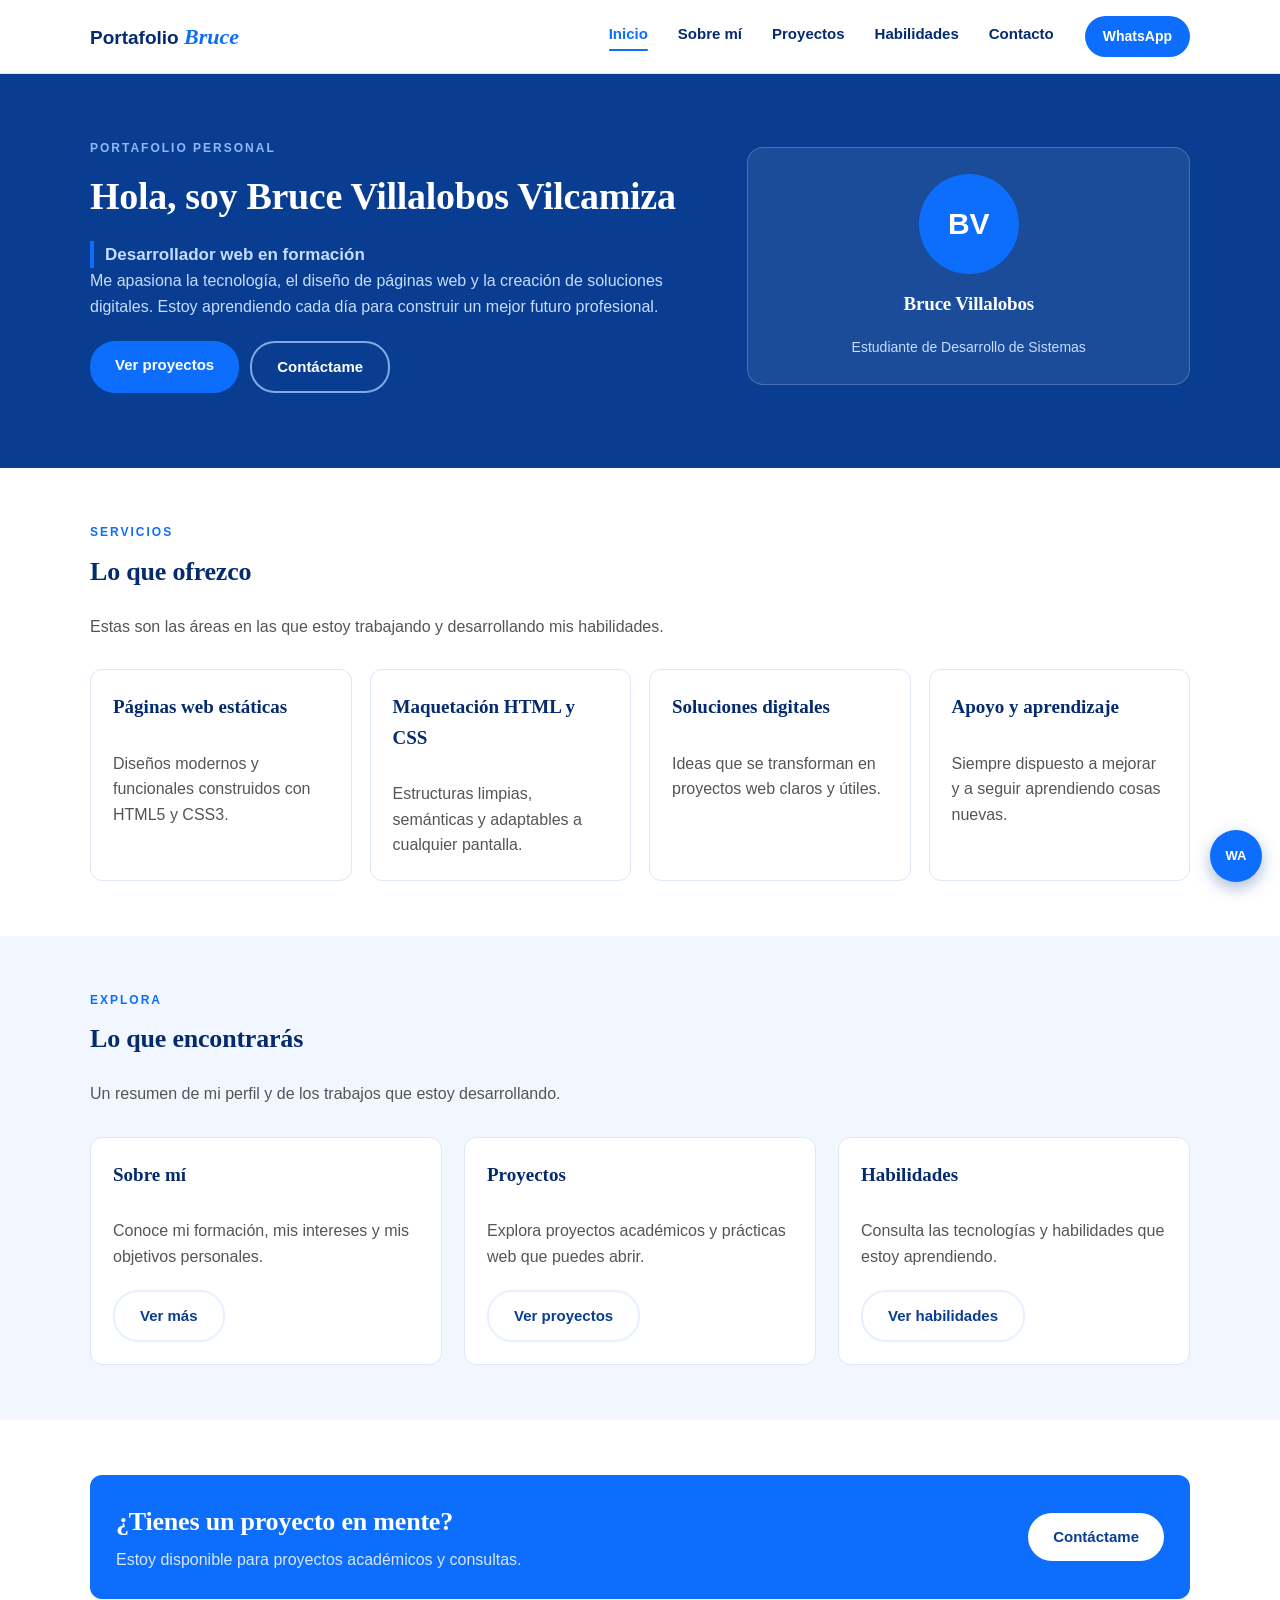
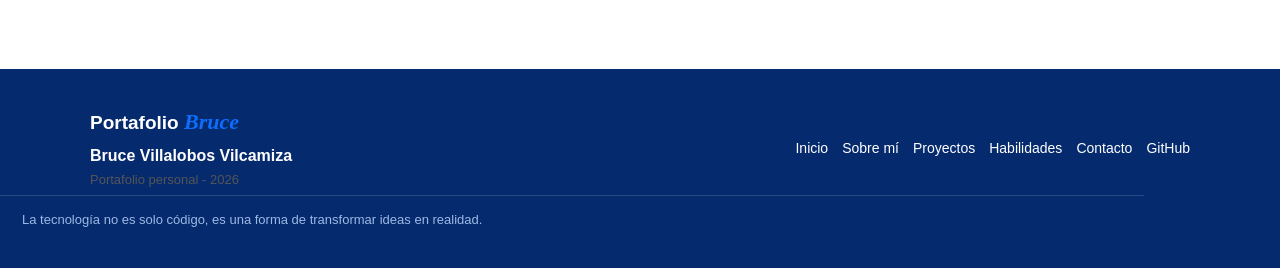
==== commit 1fc01aa8: "cambios" ====
--- a/index.html
+++ b/index.html
@@ -2,133 +2,129 @@
     <html lang="es">
     <head>
         <meta charset="UTF-8">
+        <title>Portafolio Bruce | Inicio</title>
         <meta name="viewport" content="width=device-width, initial-scale=1.0">
-        <title>Portafolio Bruce | Inicio</title>
-        <meta name="description" content="Portafolio personal de Bruce Villalobos Vilcamiza.">
         <link rel="icon" type="image/svg+xml" href="favicon.svg">
-        <link href="https://fonts.googleapis.com/css2?family=Caveat:wght@700&family=Inter:wght@400;500&family=Outfit:wght@600;700;800&display=swap" rel="stylesheet">
         <link rel="stylesheet" href="css/styles.css">
     </head>
     <body>
         <a class="skip-link" href="#contenido">Ir al contenido</a>
         <header class="cabecera">
-            <div class="contenedor">
-                <a class="logo" href="index.html">Portafolio <span class="logo-bruce">Bruce</span></a>
-                <nav aria-label="Menú principal">
-                    <ul>
-                        <li><a class="activo" href="index.html">Inicio</a></li>
-                        <li><a href="sobre-mi.html">Sobre mí</a></li>
-                        <li><a href="proyectos.html">Proyectos</a></li>
-                        <li><a href="habilidades.html">Habilidades</a></li>
-                        <li><a href="contacto.html">Contacto</a></li>
-                    </ul>
-                </nav>
-                <a class="btn-whatsapp" href="https://wa.me/51958869705" target="_blank" rel="noopener">WhatsApp</a>
-            </div>
+        <div class="contenedor">
+            <a class="logo" href="index.html">Portafolio <em>Bruce</em></a>
+            <ul class="menu">
+            <li><a class="activo" href="index.html">Inicio</a></li>
+            <li><a href="sobre-mi.html">Sobre mí</a></li>
+            <li><a href="proyectos.html">Proyectos</a></li>
+            <li><a href="habilidades.html">Habilidades</a></li>
+            <li><a href="contacto.html">Contacto</a></li>
+            </ul>
+            <a class="btn-wa" href="https://wa.me/51958869705" target="_blank">WhatsApp</a>
+        </div>
         </header>
         <main id="contenido">
-            <section class="portada">
-                <div class="contenedor grid-2">
-                    <div>
-                        <p class="etiqueta">Portafolio personal</p>
-                        <h1>Hola, soy Bruce Villalobos Vilcamiza</h1>
-                        <p class="portada-rol">Desarrollador web en formación</p>
-                        <p>Me apasiona la tecnología, el diseño de páginas web y la creación de soluciones digitales. Estoy en constante aprendizaje para construir un mejor futuro profesional.</p>
-                        <div class="botones">
-                            <a class="boton" href="proyectos.html">Ver proyectos</a>
-                            <a class="boton boton-claro" href="contacto.html">Contáctame</a>
-                        </div>
-                    </div>
-                    <aside class="tarjeta-perfil">
-                        <div class="avatar">BV</div>
-                        <h2>Bruce Villalobos</h2>
-                        <p>Estudiante de Desarrollo de Sistemas</p>
-                    </aside>
+        <section class="portada">
+            <div class="contenedor fila-2">
+            <div>
+                <p class="mini">Portafolio personal</p>
+                <h1>Hola, soy Bruce Villalobos Vilcamiza</h1>
+                <p class="rol">Desarrollador web en formación</p>
+                <p>Me apasiona la tecnología, el diseño de páginas web y la creación de soluciones digitales. Estoy aprendiendo cada día para construir un mejor futuro profesional.</p>
+                <div class="botones">
+                <a class="boton" href="proyectos.html">Ver proyectos</a>
+                <a class="boton borde" href="contacto.html">Contáctame</a>
                 </div>
-            </section>
-            <section>
-                <div class="contenedor">
-                    <div class="titulo-seccion">
-                        <p class="etiqueta">Servicios</p>
-                        <h2>Lo que ofrezco</h2>
-                        <p>Estas son las áreas en las que estoy trabajando y desarrollando mis habilidades.</p>
-                    </div>
-                    <div class="grid-4">
-                        <article class="tarjeta">
-                            <h3>Páginas web estáticas</h3>
-                            <p>Diseños modernos y funcionales construidos con HTML5 y CSS3.</p>
-                        </article>
-                        <article class="tarjeta">
-                            <h3>Maquetación HTML y CSS</h3>
-                            <p>Estructuras limpias, semánticas y adaptables a cualquier pantalla.</p>
-                        </article>
-                        <article class="tarjeta">
-                            <h3>Soluciones digitales</h3>
-                            <p>Ideas que se transforman en proyectos web claros y útiles.</p>
-                        </article>
-                        <article class="tarjeta">
-                            <h3>Apoyo y aprendizaje</h3>
-                            <p>Siempre dispuesto a mejorar y a seguir aprendiendo cosas nuevas.</p>
-                        </article>
-                    </div>
+            </div>
+            <aside class="perfil">
+                <div class="avatar">BV</div>
+                <h2>Bruce Villalobos</h2>
+                <p>Estudiante de Desarrollo de Sistemas</p>
+            </aside>
+            </div>
+        </section>
+        <section>
+            <div class="contenedor">
+            <div class="titulo">
+                <p class="mini">Servicios</p>
+                <h2>Lo que ofrezco</h2>
+                <p>Estas son las áreas en las que estoy trabajando y desarrollando mis habilidades.</p>
+            </div>
+            <div class="fila-4">
+                <article class="caja">
+                <h3>Páginas web estáticas</h3>
+                <p>Diseños modernos y funcionales construidos con HTML5 y CSS3.</p>
+                </article>
+                <article class="caja">
+                <h3>Maquetación HTML y CSS</h3>
+                <p>Estructuras limpias, semánticas y adaptables a cualquier pantalla.</p>
+                </article>
+                <article class="caja">
+                <h3>Soluciones digitales</h3>
+                <p>Ideas que se transforman en proyectos web claros y útiles.</p>
+                </article>
+                <article class="caja">
+                <h3>Apoyo y aprendizaje</h3>
+                <p>Siempre dispuesto a mejorar y a seguir aprendiendo cosas nuevas.</p>
+                </article>
+            </div>
+            </div>
+        </section>
+        <section class="gris">
+            <div class="contenedor">
+            <div class="titulo">
+                <p class="mini">Explora</p>
+                <h2>Lo que encontrarás</h2>
+                <p>Un resumen de mi perfil y de los trabajos que estoy desarrollando.</p>
+            </div>
+            <div class="fila-3">
+                <article class="caja">
+                <h3>Sobre mí</h3>
+                <p>Conoce mi formación, mis intereses y mis objetivos personales.</p>
+                <a class="boton borde" href="sobre-mi.html">Ver más</a>
+                </article>
+                <article class="caja">
+                <h3>Proyectos</h3>
+                <p>Explora proyectos académicos y prácticas web que puedes abrir.</p>
+                <a class="boton borde" href="proyectos.html">Ver proyectos</a>
+                </article>
+                <article class="caja">
+                <h3>Habilidades</h3>
+                <p>Consulta las tecnologías y habilidades que estoy aprendiendo.</p>
+                <a class="boton borde" href="habilidades.html">Ver habilidades</a>
+                </article>
+            </div>
+            </div>
+        </section>
+        <section>
+            <div class="contenedor">
+            <div class="aviso">
+                <div>
+                <h2>¿Tienes un proyecto en mente?</h2>
+                <p>Estoy disponible para proyectos académicos y consultas.</p>
                 </div>
-            </section>
-            <section class="alt">
-                <div class="contenedor">
-                    <div class="titulo-seccion">
-                        <p class="etiqueta">Explora</p>
-                        <h2>Lo que encontrarás</h2>
-                        <p>Un resumen de mi perfil y de los trabajos que estoy desarrollando.</p>
-                    </div>
-                    <div class="grid-3">
-                        <article class="tarjeta">
-                            <h3>Sobre mí</h3>
-                            <p>Conoce mi formación, mis intereses y mis objetivos personales.</p>
-                            <a class="boton boton-claro" href="sobre-mi.html">Ver más</a>
-                        </article>
-                        <article class="tarjeta">
-                            <h3>Proyectos</h3>
-                            <p>Explora proyectos académicos y prácticas web que puedes abrir.</p>
-                            <a class="boton boton-claro" href="proyectos.html">Ver proyectos</a>
-                        </article>
-                        <article class="tarjeta">
-                            <h3>Habilidades</h3>
-                            <p>Consulta las tecnologías y habilidades que estoy aprendiendo.</p>
-                            <a class="boton boton-claro" href="habilidades.html">Ver habilidades</a>
-                        </article>
-                    </div>
-                </div>
-            </section>
-            <section>
-                <div class="contenedor">
-                    <div class="cta">
-                        <div>
-                            <h2>¿Tienes un proyecto en mente?</h2>
-                            <p>Estoy disponible para proyectos académicos y consultas.</p>
-                        </div>
-                        <a class="boton" href="contacto.html">Contáctame</a>
-                    </div>
-                </div>
-            </section>
+                <a class="boton" href="contacto.html">Contáctame</a>
+            </div>
+            </div>
+        </section>
         </main>
         <footer class="pie">
-            <div class="contenedor">
-                <div>
-                    <a class="logo" href="index.html">Portafolio <span class="logo-bruce">Bruce</span></a>
-                    <strong>Bruce Villalobos Vilcamiza</strong>
-                    <p>Portafolio personal - 2026</p>
-                </div>
-                <nav class="enlaces-pie" aria-label="Enlaces del pie">
-                    <a href="index.html">Inicio</a>
-                    <a href="sobre-mi.html">Sobre mí</a>
-                    <a href="proyectos.html">Proyectos</a>
-                    <a href="habilidades.html">Habilidades</a>
-                    <a href="contacto.html">Contacto</a>
-                    <a href="https://github.com/BruceVillalobos" target="_blank" rel="noopener">GitHub</a>
-                </nav>
+        <div class="contenedor">
+            <div>
+            <a class="logo" href="index.html">Portafolio <em>Bruce</em></a>
+            <strong>Bruce Villalobos Vilcamiza</strong>
+            <p>Portafolio personal - 2026</p>
             </div>
-            <p class="copyright">La tecnología no es solo código, es una forma de transformar ideas en realidad.</p>
+            <nav class="pie-links">
+            <a href="index.html">Inicio</a>
+            <a href="sobre-mi.html">Sobre mí</a>
+            <a href="proyectos.html">Proyectos</a>
+            <a href="habilidades.html">Habilidades</a>
+            <a href="contacto.html">Contacto</a>
+            <a href="https://github.com/BruceVillalobos" target="_blank">GitHub</a>
+            </nav>
+        </div>
+        <p class="credito">La tecnología no es solo código, es una forma de transformar ideas en realidad.</p>
         </footer>
-        <a class="whatsapp-flotante" href="https://wa.me/51958869705" target="_blank" rel="noopener" aria-label="Contactar por WhatsApp">WA</a>
+        <a class="wa-flotante" href="https://wa.me/51958869705" target="_blank">WA</a>
     </body>
     </html>
--- a/css/styles.css
+++ b/css/styles.css
@@ -1,655 +1,473 @@
-﻿    * { margin: 0; padding: 0; box-sizing: border-box; }
-
-    :root {
-        --azul: #0D6EFD;
-        --azul-oscuro: #083D91;
-        --gris: #4C5C75;
-        --borde: #DCE7F7;
-    }
+﻿    /* estilos del portafolio - Bruce Villalobos */
 
     body {
-        font-family: 'Inter', sans-serif;
-        line-height: 1.7;
-        color: #0E1B2E;
-        background: white;
-    }
-
-    img {
-        max-width: 100%;
-        display: block;
-    }
+    font-family: Arial, Helvetica, sans-serif;
+    color: #1a1a1a;
+    background: #fff;
+    line-height: 1.6;
+    margin: 0;
+    }
+
+    img { max-width: 100%; display: block; }
 
     a {
-        color: var(--azul);
-        text-decoration: none;
-    }
-
-    a:hover {
-        color: var(--azul-oscuro);
-    }
+    color: #0D6EFD;
+    text-decoration: none;
+    transition: color .18s ease;
+    }
+
+    a:hover { color: #083D91; }
 
     h1, h2, h3 {
-        font-family: 'Outfit', sans-serif;
-        line-height: 1.2;
-        color: #052A6E;
-    }
-
-    h1 { font-size: 2.4rem; }
-    h2 { font-size: 1.8rem; }
-    h3 { font-size: 1.15rem; }
-
-    p {
-        color: var(--gris);
-    }
+    font-family: Georgia, "Times New Roman", serif;
+    color: #052A6E;
+    margin-top: 0;
+    }
+
+    h1 { font-size: 38px; letter-spacing: -.3px; }
+    h2 { font-size: 26px; letter-spacing: -.2px; }
+    h3 { font-size: 19px; }
+
+    p { color: #555; margin: 0 0 12px; }
+    p:last-child { margin-bottom: 0; }
 
     .contenedor {
-        max-width: 1140px;
-        margin: 0 auto;
-        padding: 0 24px;
-    }
-
-    section {
-        padding: 60px 0;
-    }
-
-    section.alt {
-        background: #F2F7FF;
-    }
+    max-width: 1100px;
+    margin: 0 auto;
+    padding: 0 22px;
+    }
+
+    .skip-link {
+    position: absolute;
+    left: -9999px;
+    background: #052A6E;
+    color: #fff;
+    padding: 10px 18px;
+    z-index: 100;
+    }
+
+    .skip-link:focus { left: 0; color: #fff; }
+
+    /* cabecera */
+    .cabecera {
+    background: #fff;
+    border-bottom: 1px solid #dde7f5;
+    padding: 14px 0;
+    position: sticky;
+    top: 0;
+    z-index: 10;
+    }
+
+    .cabecera .contenedor {
+    display: flex;
+    align-items: center;
+    gap: 18px;
+    flex-wrap: wrap;
+    }
+
+    .logo {
+    font-size: 19px;
+    font-weight: bold;
+    color: #052A6E;
+    margin-right: auto;
+    }
+
+    .logo em {
+    font-family: Georgia, "Times New Roman", serif;
+    font-style: italic;
+    font-size: 22px;
+    color: #0D6EFD;
+    }
+
+    .menu {
+    list-style: none;
+    display: flex;
+    gap: 4px;
+    padding: 0;
+    margin: 0;
+    flex-wrap: wrap;
+    }
+
+    .menu a {
+    display: block;
+    padding: 8px 13px;
+    color: #052A6E;
+    font-weight: bold;
+    font-size: 15px;
+    border-radius: 6px;
+    transition: background .18s ease, color .18s ease;
+    }
+
+    .menu a:hover { background: #E6F0FF; color: #0D6EFD; }
+    .menu a.activo { color: #0D6EFD; }
+
+    .menu a.activo::after {
+    content: "";
+    display: block;
+    height: 2px;
+    background: #0D6EFD;
+    margin-top: 3px;
+    border-radius: 2px;
+    }
+
+    .btn-wa {
+    background: #0D6EFD;
+    color: #fff;
+    padding: 9px 18px;
+    border-radius: 25px;
+    font-weight: bold;
+    font-size: 14px;
+    transition: background .18s ease, transform .18s ease;
+    }
+
+    .btn-wa:hover {
+    background: #083D91;
+    color: #fff;
+    transform: translateY(-1px);
+    }
+
+    /* secciones */
+    section { padding: 55px 0; }
+    section.gris { background: #F2F7FF; }
+
+    .mini {
+    font-size: 12px;
+    font-weight: bold;
+    letter-spacing: 2px;
+    text-transform: uppercase;
+    color: #0D6EFD;
+    margin: 0 0 8px;
+    }
+
+    .titulo { margin-bottom: 30px; max-width: 600px; }
+
+    .fila-2 { display: grid; grid-template-columns: 1fr 1fr; gap: 22px; }
+    .fila-3 { display: grid; grid-template-columns: repeat(3, 1fr); gap: 22px; }
+    .fila-4 { display: grid; grid-template-columns: repeat(4, 1fr); gap: 18px; }
+
+    @media (max-width: 850px) {
+    .fila-2, .fila-3, .fila-4 { grid-template-columns: 1fr; }
+    .cabecera .contenedor { justify-content: center; }
+    .menu { order: 3; width: 100%; justify-content: center; }
+    }
+
+    /* botones */
+    .boton {
+    display: inline-block;
+    background: #0D6EFD;
+    color: #fff;
+    padding: 12px 25px;
+    border-radius: 25px;
+    font-weight: bold;
+    font-size: 15px;
+    border: none;
+    cursor: pointer;
+    transition: background .18s ease, transform .18s ease, box-shadow .18s ease;
+    }
+
+    .boton:hover {
+    background: #083D91;
+    color: #fff;
+    transform: translateY(-1px);
+    box-shadow: 0 6px 14px rgba(8,61,145,.22);
+    }
+
+    .boton.borde {
+    background: #fff;
+    color: #083D91;
+    border: 2px solid #E6F0FF;
+    }
+
+    .boton.borde:hover {
+    background: #E6F0FF;
+    color: #052A6E;
+    box-shadow: none;
+    }
+
+    .botones { margin-top: 22px; display: flex; gap: 11px; flex-wrap: wrap; }
+
+    /* portada */
+    .portada {
+    background: #083D91;
+    color: #fff;
+    padding: 65px 0 75px;
+    }
+
+    .portada .fila-2 { grid-template-columns: 1.4fr 1fr; align-items: center; gap: 38px; }
+    .portada h1 { color: #fff; margin: 8px 0 0; }
+    .portada p { color: #C7DCFF; }
+    .portada .mini { color: #8FB8FF; }
+
+    .rol {
+    font-size: 17px;
+    font-weight: bold;
+    color: #fff;
+    border-left: 4px solid #0D6EFD;
+    padding-left: 11px;
+    margin: 14px 0 0;
+    }
+
+    .portada .boton.borde {
+    background: transparent;
+    border-color: #7FA8E5;
+    color: #fff;
+    }
+
+    .portada .boton.borde:hover { background: rgba(255,255,255,.1); }
+
+    .perfil {
+    background: rgba(255,255,255,.08);
+    border: 1px solid rgba(255,255,255,.2);
+    border-radius: 16px;
+    padding: 26px;
+    text-align: center;
+    }
+
+    .avatar {
+    width: 100px;
+    height: 100px;
+    border-radius: 50%;
+    background: #0D6EFD;
+    color: #fff;
+    font-size: 30px;
+    font-weight: bold;
+    display: flex;
+    align-items: center;
+    justify-content: center;
+    margin: 0 auto 15px;
+    }
+
+    .perfil h2 { color: #fff; font-size: 19px; }
+    .perfil p { font-size: 14px; color: #C7DCFF; margin: 5px 0 0; }
+
+    /* tarjetas */
+    .caja {
+    background: #fff;
+    border: 1px solid #dde7f5;
+    border-radius: 12px;
+    padding: 22px;
+    display: flex;
+    flex-direction: column;
+    gap: 9px;
+    transition: box-shadow .2s ease, transform .2s ease;
+    }
+
+    .caja:hover {
+    box-shadow: 0 8px 20px rgba(8,61,145,.08);
+    transform: translateY(-2px);
+    }
+
+    .caja .boton { align-self: flex-start; margin-top: auto; }
+
+    .etiquetas { display: flex; gap: 6px; flex-wrap: wrap; }
 
     .etiqueta {
-        font-size: 12px;
-        font-weight: 700;
-        letter-spacing: 3px;
-        text-transform: uppercase;
-        color: var(--azul);
-        margin-bottom: 8px;
-    }
-
-    .script {
-        font-family: 'Caveat', cursive;
-        font-size: 1.15em;
-        color: var(--azul);
-    }
-
-    .titulo-seccion {
-        margin-bottom: 30px;
-        max-width: 600px;
-    }
-
-    .grid-2 {
-        display: grid;
-        gap: 20px;
-        grid-template-columns: repeat(auto-fit, minmax(300px, 1fr));
-    }
-
-    .grid-3 {
-        display: grid;
-        gap: 20px;
-        grid-template-columns: repeat(auto-fit, minmax(280px, 1fr));
-    }
-
-    .grid-4 {
-        display: grid;
-        gap: 20px;
-        grid-template-columns: repeat(auto-fit, minmax(220px, 1fr));
-    }
-
-    .skip-link {
-        position: absolute;
-        left: -9999px;
-    }
-
-    .skip-link:focus {
-        left: 10px;
-        top: 10px;
-        background: var(--azul-oscuro);
-        color: white;
-        padding: 10px 16px;
-        border-radius: 6px;
-    }
-
-    .cabecera {
-        background: white;
-        border-bottom: 1px solid var(--borde);
-        padding: 14px 0;
-        position: sticky;
-        top: 0;
-        z-index: 50;
-    }
-
-    .cabecera .contenedor {
-        display: flex;
-        align-items: center;
-        gap: 20px;
-        flex-wrap: wrap;
-    }
-
-    .logo {
-        margin-right: auto;
-        font-family: 'Outfit', sans-serif;
-        font-size: 1.25rem;
-        font-weight: 700;
-        color: #052A6E;
-    }
-
-    .logo-bruce {
-        font-family: 'Caveat', cursive;
-        font-size: 1.6rem;
-        color: var(--azul);
-    }
-
-    nav ul {
-        display: flex;
-        list-style: none;
-        gap: 4px;
-        flex-wrap: wrap;
-    }
-
-    nav a {
-        display: block;
-        padding: 8px 12px;
-        font-family: 'Outfit', sans-serif;
-        font-size: 15px;
-        font-weight: 600;
-        color: #052A6E;
-        border-radius: 6px;
-        position: relative;
-    }
-
-    nav a:hover {
-        background: #E6F0FF;
-        color: var(--azul);
-    }
-
-    nav a.activo {
-        color: var(--azul);
-    }
-
-    nav a.activo::after {
-        content: "";
-        position: absolute;
-        left: 12px;
-        right: 12px;
-        bottom: 4px;
-        height: 2px;
-        background: var(--azul);
-        border-radius: 2px;
-    }
-
-    .btn-whatsapp {
-        background: var(--azul);
-        color: white;
-        padding: 10px 20px;
-        border-radius: 30px;
-        font-family: 'Outfit', sans-serif;
-        font-weight: 600;
-        font-size: 14px;
-    }
-
-    .btn-whatsapp:hover {
-        background: var(--azul-oscuro);
-        color: white;
-    }
-
-    .boton {
-        display: inline-block;
-        background: var(--azul);
-        color: white;
-        padding: 13px 28px;
-        border-radius: 30px;
-        font-family: 'Outfit', sans-serif;
-        font-size: 15px;
-        font-weight: 600;
-        border: none;
-        cursor: pointer;
-    }
-
-    .boton:hover {
-        background: var(--azul-oscuro);
-        color: white;
-    }
-
-    .boton-claro {
-        background: white;
-        color: var(--azul-oscuro);
-        border: 2px solid #E6F0FF;
-    }
-
-    .boton-claro:hover {
-        background: #E6F0FF;
-        color: #052A6E;
-    }
-
-    .botones {
-        display: flex;
-        gap: 12px;
-        margin-top: 24px;
-        flex-wrap: wrap;
-    }
-
-    .portada {
-        background: linear-gradient(135deg, #052A6E, #083D91);
-        color: white;
-        padding: 70px 0 80px;
-    }
-
-    .portada .grid-2 {
-        grid-template-columns: 1.4fr 1fr;
-        align-items: center;
-        gap: 40px;
-    }
-
-    .portada .etiqueta {
-        color: #8FB8FF;
-    }
-
-    .portada h1 {
-        color: white;
-        margin: 10px 0;
-    }
-
-    .portada p {
-        color: #D3E3FF;
-    }
-
-    .portada-rol {
-        font-family: 'Outfit', sans-serif;
-        font-weight: 600;
-        font-size: 18px;
-        color: white;
-        border-left: 4px solid var(--azul);
-        padding-left: 12px;
-        margin-top: 16px;
-    }
-
-    .portada .boton-claro {
-        background: transparent;
-        border-color: rgba(255, 255, 255, .5);
-        color: white;
-    }
-
-    .portada .boton-claro:hover {
-        background: rgba(255, 255, 255, .15);
-        color: white;
-    }
-
-    .tarjeta-perfil {
-        background: rgba(255, 255, 255, .1);
-        border: 1px solid rgba(255, 255, 255, .25);
-        border-radius: 20px;
-        padding: 28px;
-        text-align: center;
-    }
-
-    .avatar {
-        width: 110px;
-        height: 110px;
-        border-radius: 50%;
-        background: var(--azul);
-        color: white;
-        font-family: 'Outfit', sans-serif;
-        font-size: 2rem;
-        font-weight: 800;
-        display: flex;
-        align-items: center;
-        justify-content: center;
-        margin: 0 auto 16px;
-    }
-
-    .tarjeta-perfil h2 {
-        color: white;
-        font-size: 1.2rem;
-    }
-
-    .tarjeta-perfil p {
-        font-size: 14px;
-        margin-top: 4px;
-    }
-
-    .tarjeta {
-        background: white;
-        border: 1px solid var(--borde);
-        border-radius: 14px;
-        padding: 24px;
-        display: flex;
-        flex-direction: column;
-        gap: 10px;
-        transition: transform .2s, box-shadow .2s;
-    }
-
-    .tarjeta:hover {
-        transform: translateY(-4px);
-        box-shadow: 0 12px 24px rgba(8, 61, 145, .1);
-    }
-
-    .tarjeta .boton {
-        align-self: flex-start;
-        margin-top: auto;
-    }
-
-    .badges {
-        display: flex;
-        gap: 6px;
-        flex-wrap: wrap;
-    }
-
-    .badge {
-        background: #E6F0FF;
-        color: var(--azul-oscuro);
-        padding: 5px 12px;
-        border-radius: 20px;
-        font-size: 12px;
-        font-weight: 600;
-    }
-
-    .lista {
-        list-style: none;
-    }
-
-    .lista li {
-        padding-left: 20px;
-        position: relative;
-        color: var(--gris);
-        margin-bottom: 8px;
-    }
-
-    .lista li::before {
-        content: "";
-        position: absolute;
-        left: 0;
-        top: 10px;
-        width: 8px;
-        height: 8px;
-        border-radius: 50%;
-        background: var(--azul);
-    }
-
-    .imagen-proyecto {
-        aspect-ratio: 16 / 9;
-        border-radius: 10px;
-        overflow: hidden;
-        background: #E6F0FF;
-    }
-
-    .imagen-proyecto img {
-        width: 100%;
-        height: 100%;
-        object-fit: cover;
-    }
-
-    .numero-proyecto {
-        font-size: 12px;
-        font-weight: 700;
-        letter-spacing: 2px;
-        text-transform: uppercase;
-        color: var(--azul);
-    }
-
-    .cta {
-        background: var(--azul);
-        color: white;
-        padding: 30px;
-        border-radius: 14px;
-        display: flex;
-        justify-content: space-between;
-        align-items: center;
-        gap: 20px;
-        flex-wrap: wrap;
-    }
-
-    .cta h2 {
-        color: white;
-    }
-
-    .cta p {
-        color: #D3E3FF;
-        margin-top: 6px;
-    }
-
-    .cta .boton {
-        background: white;
-        color: var(--azul-oscuro);
-    }
-
-    .cta .boton:hover {
-        background: #E6F0FF;
-    }
-
+    background: #E6F0FF;
+    color: #083D91;
+    padding: 4px 11px;
+    border-radius: 15px;
+    font-size: 12px;
+    font-weight: bold;
+    }
+
+    ul.puntos { list-style: none; padding: 0; margin: 0; }
+
+    ul.puntos li {
+    padding-left: 18px;
+    position: relative;
+    color: #555;
+    margin-bottom: 7px;
+    }
+
+    ul.puntos li::before {
+    content: "•";
+    position: absolute;
+    left: 4px;
+    color: #0D6EFD;
+    font-weight: bold;
+    }
+
+    .foto {
+    width: 100%;
+    height: 170px;
+    background: #E6F0FF;
+    border-radius: 8px;
+    overflow: hidden;
+    }
+
+    .foto img { width: 100%; height: 100%; object-fit: cover; }
+
+    .num {
+    font-size: 12px;
+    font-weight: bold;
+    letter-spacing: 2px;
+    color: #0D6EFD;
+    }
+
+    /* aviso */
+    .aviso {
+    background: #0D6EFD;
+    color: #fff;
+    padding: 26px;
+    border-radius: 12px;
+    display: flex;
+    justify-content: space-between;
+    align-items: center;
+    gap: 18px;
+    flex-wrap: wrap;
+    }
+
+    .aviso h2 { color: #fff; margin: 0; }
+    .aviso p { color: #D6E5FF; margin: 4px 0 0; }
+    .aviso .boton { background: #fff; color: #083D91; }
+    .aviso .boton:hover { background: #E6F0FF; color: #083D91; }
+
+    /* pie */
     .pie {
-        background: #052A6E;
-        color: #A9C4EC;
-        padding: 40px 0;
-        margin-top: 20px;
+    background: #052A6E;
+    color: #A9C4EC;
+    padding: 35px 0;
+    margin-top: 15px;
     }
 
     .pie .contenedor {
-        display: flex;
-        justify-content: space-between;
-        align-items: center;
-        gap: 20px;
-        flex-wrap: wrap;
-    }
-
-    .pie strong {
-        display: block;
-        color: white;
-        font-family: 'Outfit', sans-serif;
-        margin-top: 4px;
-    }
-
-    .pie p {
-        color: #A9C4EC;
-        font-size: 13px;
-    }
-
-    .enlaces-pie {
-        display: flex;
-        gap: 14px;
-        flex-wrap: wrap;
-    }
-
-    .pie a {
-        color: white;
-        font-size: 14px;
-    }
-
-    .pie a:hover {
-        color: #9CC6FF;
-    }
-
-    .copyright {
-        max-width: 1140px;
-        margin: 20px auto 0;
-        padding: 16px 24px 0;
-        border-top: 1px solid rgba(255, 255, 255, .15);
-        font-size: 13px;
-        color: #9DB9E4;
-    }
-
-    .whatsapp-flotante {
-        position: fixed;
-        right: 20px;
-        bottom: 20px;
-        width: 55px;
-        height: 55px;
-        border-radius: 50%;
-        background: var(--azul);
-        color: white;
-        display: flex;
-        align-items: center;
-        justify-content: center;
-        font-family: 'Outfit', sans-serif;
-        font-weight: 700;
-        font-size: 14px;
-        box-shadow: 0 8px 20px rgba(8, 61, 145, .4);
-        z-index: 100;
-    }
-
-    .whatsapp-flotante:hover {
-        color: white;
-        background: var(--azul-oscuro);
-    }
-
-    .encabezado-pagina {
-        background: #F2F7FF;
-        padding: 50px 0;
-        border-bottom: 1px solid var(--borde);
-    }
-
+    display: flex;
+    justify-content: space-between;
+    align-items: center;
+    gap: 18px;
+    flex-wrap: wrap;
+    }
+
+    .pie .logo { color: #fff; }
+    .pie strong { display: block; color: #fff; margin-top: 4px; }
+    .pie p { font-size: 13px; margin: 2px 0; }
+    .pie-links { display: flex; gap: 14px; flex-wrap: wrap; }
+    .pie-links a { color: #fff; font-size: 14px; }
+    .pie-links a:hover { color: #9CC6FF; }
+
+    .credito {
+    max-width: 1100px;
+    margin: 18px auto 0;
+    padding: 14px 22px 0;
+    border-top: 1px solid rgba(255,255,255,.15);
+    font-size: 13px;
+    color: #9DB9E4;
+    }
+
+    .wa-flotante {
+    position: fixed;
+    right: 18px;
+    bottom: 18px;
+    width: 52px;
+    height: 52px;
+    border-radius: 50%;
+    background: #0D6EFD;
+    color: #fff;
+    display: flex;
+    align-items: center;
+    justify-content: center;
+    font-weight: bold;
+    font-size: 13px;
+    box-shadow: 0 6px 16px rgba(8,61,145,.35);
+    z-index: 99;
+    transition: background .18s ease, transform .18s ease;
+    }
+
+    .wa-flotante:hover {
+    background: #083D91;
+    color: #fff;
+    transform: translateY(-2px);
+    }
+
+    .cabeza-pagina {
+    background: #F2F7FF;
+    padding: 45px 0;
+    border-bottom: 1px solid #dde7f5;
+    }
+
+    /* formularios */
     form {
-        background: white;
-        border: 1px solid var(--borde);
-        border-radius: 14px;
-        padding: 26px;
-        display: flex;
-        flex-direction: column;
-        gap: 14px;
-    }
-
-    .campo {
-        display: flex;
-        flex-direction: column;
-        gap: 6px;
-    }
-
-    label {
-        font-family: 'Outfit', sans-serif;
-        font-weight: 600;
-        font-size: 14px;
-    }
+    background: #fff;
+    border: 1px solid #dde7f5;
+    border-radius: 12px;
+    padding: 22px;
+    display: flex;
+    flex-direction: column;
+    gap: 12px;
+    }
+
+    .campo { display: flex; flex-direction: column; gap: 5px; }
+    label { font-weight: bold; font-size: 14px; color: #333; }
 
     input, textarea {
-        padding: 12px 14px;
-        border: 1px solid var(--borde);
-        border-radius: 8px;
-        font-family: inherit;
-        font-size: 15px;
-        background: #F2F7FF;
+    padding: 11px 13px;
+    border: 1px solid #dde7f5;
+    border-radius: 6px;
+    font-family: inherit;
+    font-size: 15px;
+    background: #F8FAFE;
+    color: #1a1a1a;
+    transition: border-color .18s ease, background .18s ease, box-shadow .18s ease;
     }
 
     input:focus, textarea:focus {
-        outline: none;
-        border-color: var(--azul);
-        background: white;
-    }
-
-    textarea {
-        min-height: 130px;
-        resize: vertical;
-    }
+    outline: none;
+    border-color: #0D6EFD;
+    background: #fff;
+    box-shadow: 0 0 0 3px rgba(13,110,253,.12);
+    }
+
+    textarea { min-height: 120px; resize: vertical; }
 
     .contacto-grid {
-        display: grid;
-        grid-template-columns: 1fr 1.2fr;
-        gap: 24px;
-    }
-
-    .dato {
-        padding: 10px 0;
-        border-bottom: 1px solid var(--borde);
-    }
-
-    .dato strong {
-        display: block;
-        font-family: 'Outfit', sans-serif;
-        color: #052A6E;
-        font-size: 14px;
-    }
-
-    .skills {
-        list-style: none;
-    }
-
-    .skills li {
-        margin-bottom: 16px;
-    }
-
-    .skill-nombre {
-        display: flex;
-        justify-content: space-between;
-        font-weight: 600;
-        font-size: 14px;
-        margin-bottom: 6px;
-    }
-
-    .skill-barra {
-        background: #E6F0FF;
-        height: 8px;
-        border-radius: 4px;
-        overflow: hidden;
-    }
-
-    .skill-nivel {
-        height: 100%;
-        background: var(--azul);
-        border-radius: 4px;
-    }
-
-    .estrellas {
-        color: var(--azul);
-        font-size: 18px;
-        letter-spacing: 2px;
-    }
-
-    .precio {
-        font-family: 'Outfit', sans-serif;
-        font-size: 17px;
-        font-weight: 700;
-        color: var(--azul-oscuro);
-    }
+    display: grid;
+    grid-template-columns: 1fr 1.2fr;
+    gap: 22px;
+    }
+
+    @media (max-width: 850px) {
+    .contacto-grid { grid-template-columns: 1fr; }
+    }
+
+    .dato { padding: 9px 0; border-bottom: 1px solid #dde7f5; }
+    .dato strong { display: block; color: #052A6E; font-size: 14px; }
+    .dato:last-of-type { border-bottom: none; }
+
+    /* skills */
+    .skills { list-style: none; padding: 0; margin: 0; }
+    .skills li { margin-bottom: 15px; }
+
+    .sk-nombre {
+    display: flex;
+    justify-content: space-between;
+    font-weight: bold;
+    font-size: 14px;
+    margin-bottom: 5px;
+    }
+
+    .sk-nombre small { color: #7a8aa0; font-weight: normal; font-size: 12px; }
+
+    .sk-barra {
+    background: #E6F0FF;
+    height: 7px;
+    border-radius: 3px;
+    overflow: hidden;
+    }
+
+    .sk-nivel { height: 100%; background: #0D6EFD; }
+
+    .estrellas { color: #0D6EFD; font-size: 17px; letter-spacing: 2px; }
+    .precio { font-size: 16px; font-weight: bold; color: #083D91; }
 
     .faq {
-        background: white;
-        border: 1px solid var(--borde);
-        border-radius: 10px;
-        padding: 16px 20px;
-        margin-bottom: 10px;
-    }
-
-    .faq summary {
-        cursor: pointer;
-        font-family: 'Outfit', sans-serif;
-        font-weight: 600;
-        color: #052A6E;
-    }
-
-    .faq p {
-        margin-top: 10px;
-    }
-
-    .nav-proyectos {
-        display: flex;
-        gap: 12px;
-        margin-top: 24px;
-        flex-wrap: wrap;
-    }
-
-    @media (max-width: 900px) {
-        .portada .grid-2 { grid-template-columns: 1fr; }
-        .contacto-grid { grid-template-columns: 1fr; }
-        .cabecera .contenedor { justify-content: center; }
-        nav {
-            order: 3;
-            width: 100%;
-        }
-        nav ul { justify-content: center; }
-    }
-
-    @media (max-width: 600px) {
-        h1 { font-size: 1.7rem; }
-        h2 { font-size: 1.35rem; }
-        section { padding: 40px 0; }
-        .contenedor { padding: 0 16px; }
-        .botones { flex-direction: column; }
-        .botones .boton { width: 100%; text-align: center; }
-        .cta {
-            flex-direction: column;
-            align-items: stretch;
-            text-align: center;
-        }
-        .pie .contenedor {
-            flex-direction: column;
-            text-align: center;
-        }
-        .enlaces-pie { justify-content: center; }
-    }+    background: #fff;
+    border: 1px solid #dde7f5;
+    border-radius: 8px;
+    padding: 14px 18px;
+    margin-bottom: 8px;
+    }
+
+    .faq summary { font-weight: bold; color: #052A6E; cursor: pointer; }
+    .faq p { margin-top: 8px; }
+
+    .nav-proyectos { display: flex; gap: 10px; margin-top: 22px; flex-wrap: wrap; }
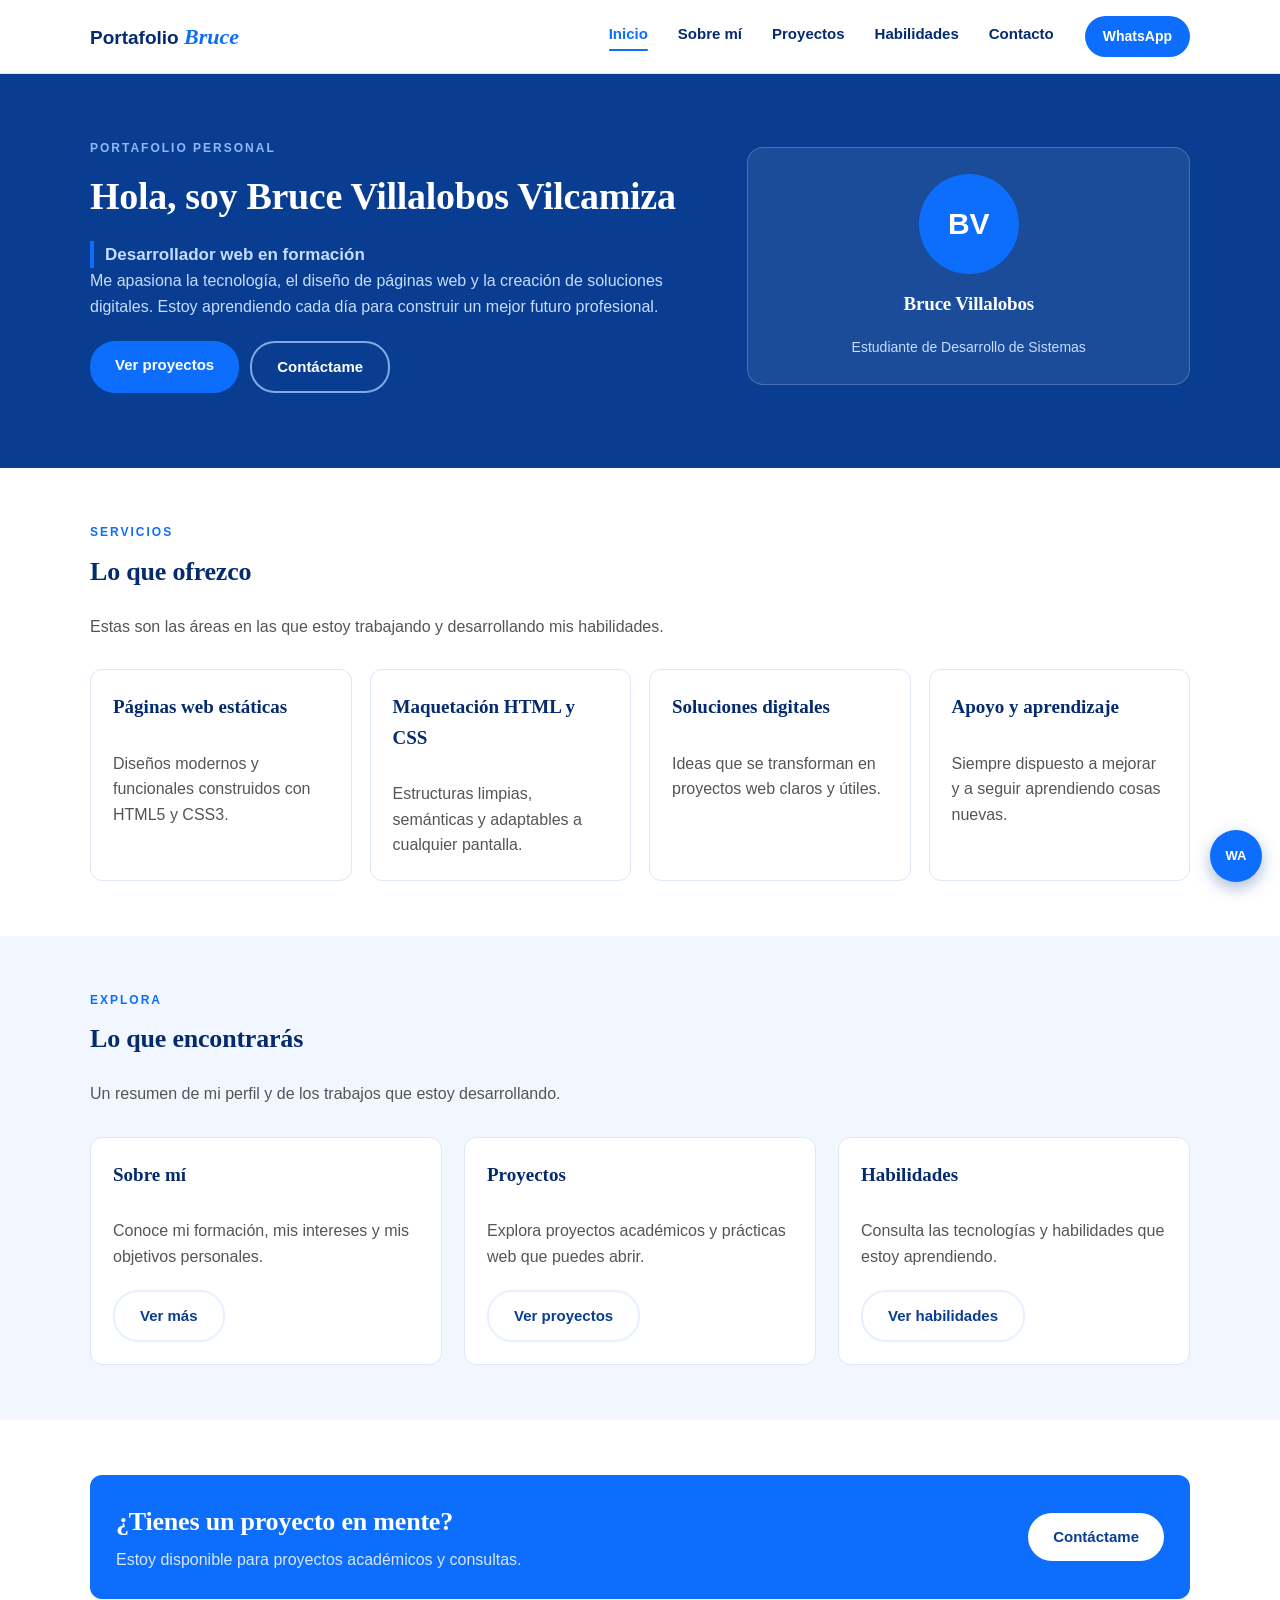
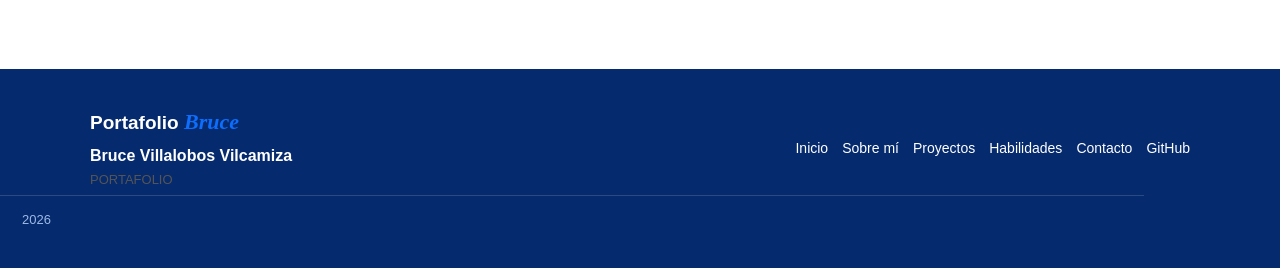
==== commit f2b215bf: "CAMBIO" ====
--- a/index.html
+++ b/index.html
@@ -112,7 +112,7 @@
             <div>
             <a class="logo" href="index.html">Portafolio <em>Bruce</em></a>
             <strong>Bruce Villalobos Vilcamiza</strong>
-            <p>Portafolio personal - 2026</p>
+            <p>PORTAFOLIO</p>
             </div>
             <nav class="pie-links">
             <a href="index.html">Inicio</a>
@@ -123,7 +123,7 @@
             <a href="https://github.com/BruceVillalobos" target="_blank">GitHub</a>
             </nav>
         </div>
-        <p class="credito">La tecnología no es solo código, es una forma de transformar ideas en realidad.</p>
+        <p class="credito">2026</p>
         </footer>
         <a class="wa-flotante" href="https://wa.me/51958869705" target="_blank">WA</a>
     </body>
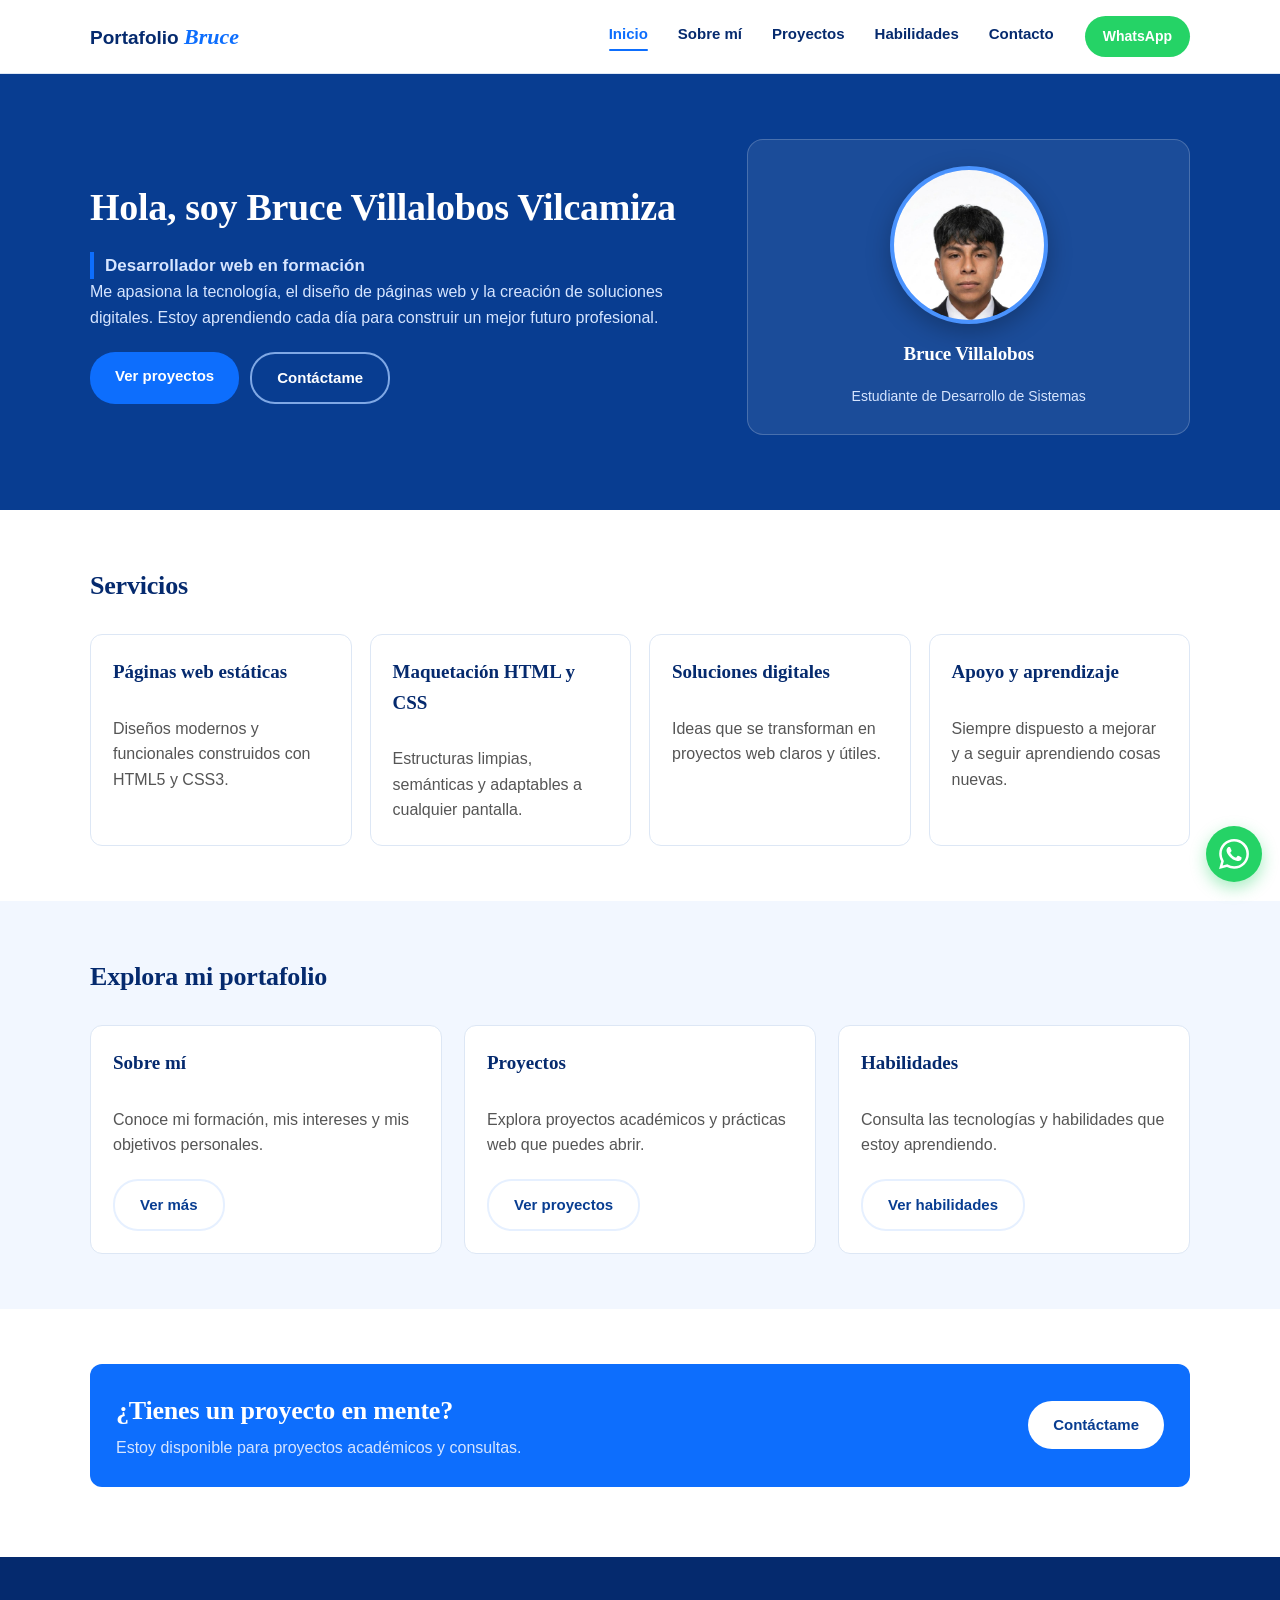
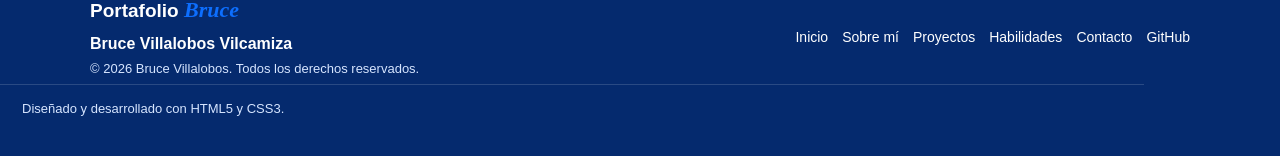
==== commit fb202bb7: "Initial commit" ====
--- a/index.html
+++ b/index.html
@@ -1,130 +1,139 @@
-﻿    <!DOCTYPE html>
-    <html lang="es">
-    <head>
-        <meta charset="UTF-8">
-        <title>Portafolio Bruce | Inicio</title>
-        <meta name="viewport" content="width=device-width, initial-scale=1.0">
-        <link rel="icon" type="image/svg+xml" href="favicon.svg">
-        <link rel="stylesheet" href="css/styles.css">
-    </head>
-    <body>
-        <a class="skip-link" href="#contenido">Ir al contenido</a>
-        <header class="cabecera">
-        <div class="contenedor">
-            <a class="logo" href="index.html">Portafolio <em>Bruce</em></a>
-            <ul class="menu">
-            <li><a class="activo" href="index.html">Inicio</a></li>
-            <li><a href="sobre-mi.html">Sobre mí</a></li>
-            <li><a href="proyectos.html">Proyectos</a></li>
-            <li><a href="habilidades.html">Habilidades</a></li>
-            <li><a href="contacto.html">Contacto</a></li>
-            </ul>
-            <a class="btn-wa" href="https://wa.me/51958869705" target="_blank">WhatsApp</a>
+﻿<!DOCTYPE html>
+<html lang="es">
+<head>
+  <meta charset="UTF-8">
+  <meta name="viewport" content="width=device-width, initial-scale=1.0">
+  <title>Portafolio Bruce | Inicio</title>
+  <meta name="description" content="Portafolio personal de Bruce Villalobos Vilcamiza, desarrollador web en formación. Proyectos con HTML5 y CSS3.">
+  <meta property="og:title" content="Portafolio de Bruce Villalobos">
+  <meta property="og:description" content="Desarrollador web en formación. Proyectos con HTML5 y CSS3.">
+  <meta property="og:type" content="website">
+  <meta property="og:image" content="img/bruce.jpeg">
+  <link rel="icon" type="image/svg+xml" href="favicon.svg">
+  <link rel="stylesheet" href="css/styles.css">
+</head>
+<body>
+  <header class="cabecera">
+    <nav class="contenedor" aria-label="Menú principal">
+      <a class="logo" href="index.html">Portafolio <em>Bruce</em></a>
+      <div class="menu-nav">
+        <ul class="menu">
+          <li><a class="activo" href="index.html">Inicio</a></li>
+          <li><a href="sobre-mi.html">Sobre mí</a></li>
+          <li><a href="proyectos.html">Proyectos</a></li>
+          <li><a href="habilidades.html">Habilidades</a></li>
+          <li><a href="contacto.html">Contacto</a></li>
+        </ul>
+      </div>
+      <a class="btn-wa" href="https://wa.me/51958869705" target="_blank" rel="noopener">WhatsApp</a>
+    </nav>
+  </header>
+
+  <main id="contenido">
+    <section class="portada">
+      <div class="contenedor fila-2">
+        <div>
+          <h1>Hola, soy Bruce Villalobos Vilcamiza</h1>
+          <p class="rol">Desarrollador web en formación</p>
+          <p>Me apasiona la tecnología, el diseño de páginas web y la creación de soluciones digitales. Estoy aprendiendo cada día para construir un mejor futuro profesional.</p>
+          <div class="botones">
+            <a class="boton" href="proyectos.html">Ver proyectos</a>
+            <a class="boton borde" href="contacto.html">Contáctame</a>
+          </div>
         </div>
-        </header>
-        <main id="contenido">
-        <section class="portada">
-            <div class="contenedor fila-2">
-            <div>
-                <p class="mini">Portafolio personal</p>
-                <h1>Hola, soy Bruce Villalobos Vilcamiza</h1>
-                <p class="rol">Desarrollador web en formación</p>
-                <p>Me apasiona la tecnología, el diseño de páginas web y la creación de soluciones digitales. Estoy aprendiendo cada día para construir un mejor futuro profesional.</p>
-                <div class="botones">
-                <a class="boton" href="proyectos.html">Ver proyectos</a>
-                <a class="boton borde" href="contacto.html">Contáctame</a>
-                </div>
-            </div>
-            <aside class="perfil">
-                <div class="avatar">BV</div>
-                <h2>Bruce Villalobos</h2>
-                <p>Estudiante de Desarrollo de Sistemas</p>
-            </aside>
-            </div>
-        </section>
-        <section>
-            <div class="contenedor">
-            <div class="titulo">
-                <p class="mini">Servicios</p>
-                <h2>Lo que ofrezco</h2>
-                <p>Estas son las áreas en las que estoy trabajando y desarrollando mis habilidades.</p>
-            </div>
-            <div class="fila-4">
-                <article class="caja">
-                <h3>Páginas web estáticas</h3>
-                <p>Diseños modernos y funcionales construidos con HTML5 y CSS3.</p>
-                </article>
-                <article class="caja">
-                <h3>Maquetación HTML y CSS</h3>
-                <p>Estructuras limpias, semánticas y adaptables a cualquier pantalla.</p>
-                </article>
-                <article class="caja">
-                <h3>Soluciones digitales</h3>
-                <p>Ideas que se transforman en proyectos web claros y útiles.</p>
-                </article>
-                <article class="caja">
-                <h3>Apoyo y aprendizaje</h3>
-                <p>Siempre dispuesto a mejorar y a seguir aprendiendo cosas nuevas.</p>
-                </article>
-            </div>
-            </div>
-        </section>
-        <section class="gris">
-            <div class="contenedor">
-            <div class="titulo">
-                <p class="mini">Explora</p>
-                <h2>Lo que encontrarás</h2>
-                <p>Un resumen de mi perfil y de los trabajos que estoy desarrollando.</p>
-            </div>
-            <div class="fila-3">
-                <article class="caja">
-                <h3>Sobre mí</h3>
-                <p>Conoce mi formación, mis intereses y mis objetivos personales.</p>
-                <a class="boton borde" href="sobre-mi.html">Ver más</a>
-                </article>
-                <article class="caja">
-                <h3>Proyectos</h3>
-                <p>Explora proyectos académicos y prácticas web que puedes abrir.</p>
-                <a class="boton borde" href="proyectos.html">Ver proyectos</a>
-                </article>
-                <article class="caja">
-                <h3>Habilidades</h3>
-                <p>Consulta las tecnologías y habilidades que estoy aprendiendo.</p>
-                <a class="boton borde" href="habilidades.html">Ver habilidades</a>
-                </article>
-            </div>
-            </div>
-        </section>
-        <section>
-            <div class="contenedor">
-            <div class="aviso">
-                <div>
-                <h2>¿Tienes un proyecto en mente?</h2>
-                <p>Estoy disponible para proyectos académicos y consultas.</p>
-                </div>
-                <a class="boton" href="contacto.html">Contáctame</a>
-            </div>
-            </div>
-        </section>
-        </main>
-        <footer class="pie">
-        <div class="contenedor">
-            <div>
-            <a class="logo" href="index.html">Portafolio <em>Bruce</em></a>
-            <strong>Bruce Villalobos Vilcamiza</strong>
-            <p>PORTAFOLIO</p>
-            </div>
-            <nav class="pie-links">
-            <a href="index.html">Inicio</a>
-            <a href="sobre-mi.html">Sobre mí</a>
-            <a href="proyectos.html">Proyectos</a>
-            <a href="habilidades.html">Habilidades</a>
-            <a href="contacto.html">Contacto</a>
-            <a href="https://github.com/BruceVillalobos" target="_blank">GitHub</a>
-            </nav>
+        <aside class="perfil">
+          <div class="avatar">
+            <img src="img/bruce.jpeg" alt="Foto de Bruce Villalobos Vilcamiza" loading="lazy">
+          </div>
+          <h2>Bruce Villalobos</h2>
+          <p>Estudiante de Desarrollo de Sistemas</p>
+        </aside>
+      </div>
+    </section>
+
+    <section>
+      <div class="contenedor">
+        <h2>Servicios</h2>
+        <div class="fila-4">
+          <article class="caja">
+            <h3>Páginas web estáticas</h3>
+            <p>Diseños modernos y funcionales construidos con HTML5 y CSS3.</p>
+          </article>
+          <article class="caja">
+            <h3>Maquetación HTML y CSS</h3>
+            <p>Estructuras limpias, semánticas y adaptables a cualquier pantalla.</p>
+          </article>
+          <article class="caja">
+            <h3>Soluciones digitales</h3>
+            <p>Ideas que se transforman en proyectos web claros y útiles.</p>
+          </article>
+          <article class="caja">
+            <h3>Apoyo y aprendizaje</h3>
+            <p>Siempre dispuesto a mejorar y a seguir aprendiendo cosas nuevas.</p>
+          </article>
         </div>
-        <p class="credito">2026</p>
-        </footer>
-        <a class="wa-flotante" href="https://wa.me/51958869705" target="_blank">WA</a>
-    </body>
-    </html>+      </div>
+    </section>
+
+    <section class="gris">
+      <div class="contenedor">
+        <h2>Explora mi portafolio</h2>
+        <div class="fila-3">
+          <article class="caja">
+            <h3>Sobre mí</h3>
+            <p>Conoce mi formación, mis intereses y mis objetivos personales.</p>
+            <a class="boton borde" href="sobre-mi.html">Ver más</a>
+          </article>
+          <article class="caja">
+            <h3>Proyectos</h3>
+            <p>Explora proyectos académicos y prácticas web que puedes abrir.</p>
+            <a class="boton borde" href="proyectos.html">Ver proyectos</a>
+          </article>
+          <article class="caja">
+            <h3>Habilidades</h3>
+            <p>Consulta las tecnologías y habilidades que estoy aprendiendo.</p>
+            <a class="boton borde" href="habilidades.html">Ver habilidades</a>
+          </article>
+        </div>
+      </div>
+    </section>
+
+    <section>
+      <div class="contenedor">
+        <div class="aviso">
+          <div>
+            <h2>¿Tienes un proyecto en mente?</h2>
+            <p>Estoy disponible para proyectos académicos y consultas.</p>
+          </div>
+          <a class="boton" href="contacto.html">Contáctame</a>
+        </div>
+      </div>
+    </section>
+  </main>
+
+  <footer class="pie">
+    <div class="contenedor">
+      <div>
+        <a class="logo" href="index.html">Portafolio <em>Bruce</em></a>
+        <strong>Bruce Villalobos Vilcamiza</strong>
+        <p>© 2026 Bruce Villalobos. Todos los derechos reservados.</p>
+      </div>
+      <nav class="pie-links" aria-label="Enlaces del pie de página">
+        <a href="index.html">Inicio</a>
+        <a href="sobre-mi.html">Sobre mí</a>
+        <a href="proyectos.html">Proyectos</a>
+        <a href="habilidades.html">Habilidades</a>
+        <a href="contacto.html">Contacto</a>
+        <a href="https://github.com/BruceVillalobos" target="_blank" rel="noopener">GitHub</a>
+      </nav>
+    </div>
+    <p class="credito">Diseñado y desarrollado con HTML5 y CSS3.</p>
+  </footer>
+
+  <a class="wa-flotante" href="https://wa.me/51958869705" target="_blank" rel="noopener" aria-label="Contactar por WhatsApp">
+    <svg viewBox="0 0 24 24" xmlns="http://www.w3.org/2000/svg" aria-hidden="true">
+      <path d="M17.472 14.382c-.297-.149-1.758-.867-2.03-.967-.273-.099-.471-.148-.67.15-.197.297-.767.966-.94 1.164-.173.199-.347.223-.644.075-.297-.15-1.255-.463-2.39-1.475-.883-.788-1.48-1.761-1.653-2.059-.173-.297-.018-.458.13-.606.134-.133.298-.347.446-.52.149-.174.198-.298.298-.497.099-.198.05-.371-.025-.52-.075-.149-.669-1.612-.916-2.207-.242-.579-.487-.5-.669-.51-.173-.008-.371-.01-.57-.01-.198 0-.52.074-.792.372-.272.297-1.04 1.016-1.04 2.479 0 1.462 1.065 2.875 1.213 3.074.149.198 2.096 3.2 5.077 4.487.709.306 1.262.489 1.694.625.712.227 1.36.195 1.871.118.571-.085 1.758-.719 2.006-1.413.248-.694.248-1.289.173-1.413-.074-.124-.272-.198-.57-.347m-5.421 7.403h-.004a9.87 9.87 0 01-5.031-1.378l-.361-.214-3.741.982.998-3.648-.235-.374a9.86 9.86 0 01-1.51-5.26c.001-5.45 4.436-9.884 9.888-9.884 2.64 0 5.122 1.03 6.988 2.898a9.825 9.825 0 012.893 6.994c-.003 5.45-4.437 9.884-9.885 9.884m8.413-18.297A11.815 11.815 0 0012.05 0C5.495 0 .16 5.335.157 11.892c0 2.096.547 4.142 1.588 5.945L.057 24l6.305-1.654a11.882 11.882 0 005.683 1.448h.005c6.554 0 11.89-5.335 11.893-11.893a11.821 11.821 0 00-3.48-8.413Z"/>
+    </svg>
+  </a>
+</body>
+</html>
--- a/css/styles.css
+++ b/css/styles.css
@@ -1,473 +1,540 @@
-﻿    /* estilos del portafolio - Bruce Villalobos */
-
-    body {
-    font-family: Arial, Helvetica, sans-serif;
-    color: #1a1a1a;
-    background: #fff;
-    line-height: 1.6;
-    margin: 0;
-    }
-
-    img { max-width: 100%; display: block; }
-
-    a {
-    color: #0D6EFD;
-    text-decoration: none;
-    transition: color .18s ease;
-    }
-
-    a:hover { color: #083D91; }
-
-    h1, h2, h3 {
-    font-family: Georgia, "Times New Roman", serif;
-    color: #052A6E;
-    margin-top: 0;
-    }
-
-    h1 { font-size: 38px; letter-spacing: -.3px; }
-    h2 { font-size: 26px; letter-spacing: -.2px; }
-    h3 { font-size: 19px; }
-
-    p { color: #555; margin: 0 0 12px; }
-    p:last-child { margin-bottom: 0; }
-
-    .contenedor {
-    max-width: 1100px;
-    margin: 0 auto;
-    padding: 0 22px;
-    }
-
-    .skip-link {
-    position: absolute;
-    left: -9999px;
-    background: #052A6E;
-    color: #fff;
-    padding: 10px 18px;
-    z-index: 100;
-    }
-
-    .skip-link:focus { left: 0; color: #fff; }
-
-    /* cabecera */
-    .cabecera {
-    background: #fff;
-    border-bottom: 1px solid #dde7f5;
-    padding: 14px 0;
-    position: sticky;
-    top: 0;
-    z-index: 10;
-    }
-
-    .cabecera .contenedor {
-    display: flex;
-    align-items: center;
-    gap: 18px;
-    flex-wrap: wrap;
-    }
-
-    .logo {
-    font-size: 19px;
-    font-weight: bold;
-    color: #052A6E;
-    margin-right: auto;
-    }
-
-    .logo em {
-    font-family: Georgia, "Times New Roman", serif;
-    font-style: italic;
-    font-size: 22px;
-    color: #0D6EFD;
-    }
-
-    .menu {
-    list-style: none;
-    display: flex;
-    gap: 4px;
-    padding: 0;
-    margin: 0;
-    flex-wrap: wrap;
-    }
-
-    .menu a {
-    display: block;
-    padding: 8px 13px;
-    color: #052A6E;
-    font-weight: bold;
-    font-size: 15px;
-    border-radius: 6px;
-    transition: background .18s ease, color .18s ease;
-    }
-
-    .menu a:hover { background: #E6F0FF; color: #0D6EFD; }
-    .menu a.activo { color: #0D6EFD; }
-
-    .menu a.activo::after {
-    content: "";
-    display: block;
-    height: 2px;
-    background: #0D6EFD;
-    margin-top: 3px;
-    border-radius: 2px;
-    }
-
-    .btn-wa {
-    background: #0D6EFD;
-    color: #fff;
-    padding: 9px 18px;
-    border-radius: 25px;
-    font-weight: bold;
-    font-size: 14px;
-    transition: background .18s ease, transform .18s ease;
-    }
-
-    .btn-wa:hover {
-    background: #083D91;
-    color: #fff;
-    transform: translateY(-1px);
-    }
-
-    /* secciones */
-    section { padding: 55px 0; }
-    section.gris { background: #F2F7FF; }
-
-    .mini {
-    font-size: 12px;
-    font-weight: bold;
-    letter-spacing: 2px;
-    text-transform: uppercase;
-    color: #0D6EFD;
-    margin: 0 0 8px;
-    }
-
-    .titulo { margin-bottom: 30px; max-width: 600px; }
-
-    .fila-2 { display: grid; grid-template-columns: 1fr 1fr; gap: 22px; }
-    .fila-3 { display: grid; grid-template-columns: repeat(3, 1fr); gap: 22px; }
-    .fila-4 { display: grid; grid-template-columns: repeat(4, 1fr); gap: 18px; }
-
-    @media (max-width: 850px) {
-    .fila-2, .fila-3, .fila-4 { grid-template-columns: 1fr; }
-    .cabecera .contenedor { justify-content: center; }
-    .menu { order: 3; width: 100%; justify-content: center; }
-    }
-
-    /* botones */
-    .boton {
-    display: inline-block;
-    background: #0D6EFD;
-    color: #fff;
-    padding: 12px 25px;
-    border-radius: 25px;
-    font-weight: bold;
-    font-size: 15px;
-    border: none;
-    cursor: pointer;
-    transition: background .18s ease, transform .18s ease, box-shadow .18s ease;
-    }
-
-    .boton:hover {
-    background: #083D91;
-    color: #fff;
-    transform: translateY(-1px);
-    box-shadow: 0 6px 14px rgba(8,61,145,.22);
-    }
-
-    .boton.borde {
-    background: #fff;
-    color: #083D91;
-    border: 2px solid #E6F0FF;
-    }
-
-    .boton.borde:hover {
-    background: #E6F0FF;
-    color: #052A6E;
-    box-shadow: none;
-    }
-
-    .botones { margin-top: 22px; display: flex; gap: 11px; flex-wrap: wrap; }
-
-    /* portada */
-    .portada {
-    background: #083D91;
-    color: #fff;
-    padding: 65px 0 75px;
-    }
-
-    .portada .fila-2 { grid-template-columns: 1.4fr 1fr; align-items: center; gap: 38px; }
-    .portada h1 { color: #fff; margin: 8px 0 0; }
-    .portada p { color: #C7DCFF; }
-    .portada .mini { color: #8FB8FF; }
-
-    .rol {
-    font-size: 17px;
-    font-weight: bold;
-    color: #fff;
-    border-left: 4px solid #0D6EFD;
-    padding-left: 11px;
-    margin: 14px 0 0;
-    }
-
-    .portada .boton.borde {
-    background: transparent;
-    border-color: #7FA8E5;
-    color: #fff;
-    }
-
-    .portada .boton.borde:hover { background: rgba(255,255,255,.1); }
-
-    .perfil {
-    background: rgba(255,255,255,.08);
-    border: 1px solid rgba(255,255,255,.2);
-    border-radius: 16px;
-    padding: 26px;
-    text-align: center;
-    }
-
-    .avatar {
-    width: 100px;
-    height: 100px;
-    border-radius: 50%;
-    background: #0D6EFD;
-    color: #fff;
-    font-size: 30px;
-    font-weight: bold;
-    display: flex;
-    align-items: center;
-    justify-content: center;
-    margin: 0 auto 15px;
-    }
-
-    .perfil h2 { color: #fff; font-size: 19px; }
-    .perfil p { font-size: 14px; color: #C7DCFF; margin: 5px 0 0; }
-
-    /* tarjetas */
-    .caja {
-    background: #fff;
-    border: 1px solid #dde7f5;
-    border-radius: 12px;
-    padding: 22px;
-    display: flex;
-    flex-direction: column;
-    gap: 9px;
-    transition: box-shadow .2s ease, transform .2s ease;
-    }
-
-    .caja:hover {
-    box-shadow: 0 8px 20px rgba(8,61,145,.08);
-    transform: translateY(-2px);
-    }
-
-    .caja .boton { align-self: flex-start; margin-top: auto; }
-
-    .etiquetas { display: flex; gap: 6px; flex-wrap: wrap; }
-
-    .etiqueta {
-    background: #E6F0FF;
-    color: #083D91;
-    padding: 4px 11px;
-    border-radius: 15px;
-    font-size: 12px;
-    font-weight: bold;
-    }
-
-    ul.puntos { list-style: none; padding: 0; margin: 0; }
-
-    ul.puntos li {
-    padding-left: 18px;
-    position: relative;
-    color: #555;
-    margin-bottom: 7px;
-    }
-
-    ul.puntos li::before {
-    content: "•";
-    position: absolute;
-    left: 4px;
-    color: #0D6EFD;
-    font-weight: bold;
-    }
-
-    .foto {
-    width: 100%;
-    height: 170px;
-    background: #E6F0FF;
-    border-radius: 8px;
-    overflow: hidden;
-    }
-
-    .foto img { width: 100%; height: 100%; object-fit: cover; }
-
-    .num {
-    font-size: 12px;
-    font-weight: bold;
-    letter-spacing: 2px;
-    color: #0D6EFD;
-    }
-
-    /* aviso */
-    .aviso {
-    background: #0D6EFD;
-    color: #fff;
-    padding: 26px;
-    border-radius: 12px;
-    display: flex;
-    justify-content: space-between;
-    align-items: center;
-    gap: 18px;
-    flex-wrap: wrap;
-    }
-
-    .aviso h2 { color: #fff; margin: 0; }
-    .aviso p { color: #D6E5FF; margin: 4px 0 0; }
-    .aviso .boton { background: #fff; color: #083D91; }
-    .aviso .boton:hover { background: #E6F0FF; color: #083D91; }
-
-    /* pie */
-    .pie {
-    background: #052A6E;
-    color: #A9C4EC;
-    padding: 35px 0;
-    margin-top: 15px;
-    }
-
-    .pie .contenedor {
-    display: flex;
-    justify-content: space-between;
-    align-items: center;
-    gap: 18px;
-    flex-wrap: wrap;
-    }
-
-    .pie .logo { color: #fff; }
-    .pie strong { display: block; color: #fff; margin-top: 4px; }
-    .pie p { font-size: 13px; margin: 2px 0; }
-    .pie-links { display: flex; gap: 14px; flex-wrap: wrap; }
-    .pie-links a { color: #fff; font-size: 14px; }
-    .pie-links a:hover { color: #9CC6FF; }
-
-    .credito {
-    max-width: 1100px;
-    margin: 18px auto 0;
-    padding: 14px 22px 0;
-    border-top: 1px solid rgba(255,255,255,.15);
-    font-size: 13px;
-    color: #9DB9E4;
-    }
-
-    .wa-flotante {
-    position: fixed;
-    right: 18px;
-    bottom: 18px;
-    width: 52px;
-    height: 52px;
-    border-radius: 50%;
-    background: #0D6EFD;
-    color: #fff;
-    display: flex;
-    align-items: center;
-    justify-content: center;
-    font-weight: bold;
-    font-size: 13px;
-    box-shadow: 0 6px 16px rgba(8,61,145,.35);
-    z-index: 99;
-    transition: background .18s ease, transform .18s ease;
-    }
-
-    .wa-flotante:hover {
-    background: #083D91;
-    color: #fff;
-    transform: translateY(-2px);
-    }
-
-    .cabeza-pagina {
-    background: #F2F7FF;
-    padding: 45px 0;
-    border-bottom: 1px solid #dde7f5;
-    }
-
-    /* formularios */
-    form {
-    background: #fff;
-    border: 1px solid #dde7f5;
-    border-radius: 12px;
-    padding: 22px;
-    display: flex;
-    flex-direction: column;
-    gap: 12px;
-    }
-
-    .campo { display: flex; flex-direction: column; gap: 5px; }
-    label { font-weight: bold; font-size: 14px; color: #333; }
-
-    input, textarea {
-    padding: 11px 13px;
-    border: 1px solid #dde7f5;
-    border-radius: 6px;
-    font-family: inherit;
-    font-size: 15px;
-    background: #F8FAFE;
-    color: #1a1a1a;
-    transition: border-color .18s ease, background .18s ease, box-shadow .18s ease;
-    }
-
-    input:focus, textarea:focus {
-    outline: none;
-    border-color: #0D6EFD;
-    background: #fff;
-    box-shadow: 0 0 0 3px rgba(13,110,253,.12);
-    }
-
-    textarea { min-height: 120px; resize: vertical; }
-
-    .contacto-grid {
-    display: grid;
-    grid-template-columns: 1fr 1.2fr;
-    gap: 22px;
-    }
-
-    @media (max-width: 850px) {
-    .contacto-grid { grid-template-columns: 1fr; }
-    }
-
-    .dato { padding: 9px 0; border-bottom: 1px solid #dde7f5; }
-    .dato strong { display: block; color: #052A6E; font-size: 14px; }
-    .dato:last-of-type { border-bottom: none; }
-
-    /* skills */
-    .skills { list-style: none; padding: 0; margin: 0; }
-    .skills li { margin-bottom: 15px; }
-
-    .sk-nombre {
-    display: flex;
-    justify-content: space-between;
-    font-weight: bold;
-    font-size: 14px;
-    margin-bottom: 5px;
-    }
-
-    .sk-nombre small { color: #7a8aa0; font-weight: normal; font-size: 12px; }
-
-    .sk-barra {
-    background: #E6F0FF;
-    height: 7px;
-    border-radius: 3px;
-    overflow: hidden;
-    }
-
-    .sk-nivel { height: 100%; background: #0D6EFD; }
-
-    .estrellas { color: #0D6EFD; font-size: 17px; letter-spacing: 2px; }
-    .precio { font-size: 16px; font-weight: bold; color: #083D91; }
-
-    .faq {
-    background: #fff;
-    border: 1px solid #dde7f5;
-    border-radius: 8px;
-    padding: 14px 18px;
-    margin-bottom: 8px;
-    }
-
-    .faq summary { font-weight: bold; color: #052A6E; cursor: pointer; }
-    .faq p { margin-top: 8px; }
-
-    .nav-proyectos { display: flex; gap: 10px; margin-top: 22px; flex-wrap: wrap; }+﻿/* Base */
+body {
+  font-family: Arial, Helvetica, sans-serif;
+  color: #1a1a1a;
+  background: #fff;
+  line-height: 1.6;
+  margin: 0;
+}
+
+img { max-width: 100%; display: block; }
+
+a {
+  color: #0D6EFD;
+  text-decoration: none;
+  transition: color .18s ease;
+}
+
+a:hover { color: #083D91; }
+
+a:focus-visible {
+  outline: 3px solid #0D6EFD;
+  outline-offset: 2px;
+  border-radius: 4px;
+}
+
+h1, h2, h3 {
+  font-family: Georgia, "Times New Roman", serif;
+  color: #052A6E;
+  margin-top: 0;
+}
+
+h1 { font-size: 38px; letter-spacing: -.3px; }
+h2 { font-size: 26px; letter-spacing: -.2px; }
+h3 { font-size: 19px; }
+
+p { color: #555; margin: 0 0 12px; }
+p:last-child { margin-bottom: 0; }
+
+.contenedor {
+  max-width: 1100px;
+  margin: 0 auto;
+  padding: 0 22px;
+}
+
+/* Cabecera */
+.cabecera {
+  background: #fff;
+  border-bottom: 1px solid #dde7f5;
+  padding: 14px 0;
+  position: sticky;
+  top: 0;
+  z-index: 10;
+}
+
+.cabecera .contenedor {
+  display: flex;
+  align-items: center;
+  gap: 18px;
+  flex-wrap: wrap;
+}
+
+.logo {
+  font-size: 19px;
+  font-weight: bold;
+  color: #052A6E;
+  margin-right: auto;
+}
+
+.logo em {
+  font-family: Georgia, "Times New Roman", serif;
+  font-style: italic;
+  font-size: 22px;
+  color: #0D6EFD;
+}
+
+/* Menú */
+.menu-nav { display: flex; align-items: center; }
+
+.menu {
+  list-style: none;
+  display: flex;
+  gap: 4px;
+  padding: 0;
+  margin: 0;
+  flex-wrap: wrap;
+}
+
+.menu a {
+  display: block;
+  padding: 8px 13px;
+  color: #052A6E;
+  font-weight: bold;
+  font-size: 15px;
+  border-radius: 6px;
+  transition: background .18s ease, color .18s ease;
+}
+
+.menu a:hover { background: #E6F0FF; color: #0D6EFD; }
+.menu a.activo { color: #0D6EFD; }
+
+.menu a.activo::after {
+  content: "";
+  display: block;
+  height: 2px;
+  background: #0D6EFD;
+  margin-top: 3px;
+  border-radius: 2px;
+}
+
+/* WhatsApp header */
+.btn-wa {
+  background: #25D366;
+  color: #fff;
+  padding: 9px 18px;
+  border-radius: 25px;
+  font-weight: bold;
+  font-size: 14px;
+  transition: background .18s ease, transform .18s ease;
+}
+
+.btn-wa:hover {
+  background: #1EBE57;
+  color: #fff;
+  transform: translateY(-1px);
+}
+
+/* Secciones */
+section { padding: 55px 0; }
+section.gris { background: #F2F7FF; }
+
+.mini {
+  font-size: 12px;
+  font-weight: bold;
+  letter-spacing: 2px;
+  text-transform: uppercase;
+  color: #0D6EFD;
+  margin: 0 0 8px;
+}
+
+.titulo { margin-bottom: 30px; max-width: 600px; }
+
+.fila-2 { display: grid; grid-template-columns: 1fr 1fr; gap: 22px; }
+.fila-3 { display: grid; grid-template-columns: repeat(3, 1fr); gap: 22px; }
+.fila-4 { display: grid; grid-template-columns: repeat(4, 1fr); gap: 18px; }
+
+/* Separación de h2 sueltos */
+section > .contenedor > h2 {
+  margin-bottom: 28px;
+}
+
+@media (max-width: 850px) {
+  .fila-2, .fila-3, .fila-4 { grid-template-columns: 1fr; }
+  .cabecera .contenedor { justify-content: center; }
+  .menu-nav { order: 3; width: 100%; justify-content: center; }
+  .menu { width: 100%; justify-content: center; }
+}
+
+/* Botones */
+.boton {
+  display: inline-block;
+  background: #0D6EFD;
+  color: #fff;
+  padding: 12px 25px;
+  border-radius: 25px;
+  font-weight: bold;
+  font-size: 15px;
+  border: none;
+  cursor: pointer;
+  transition: background .18s ease, transform .18s ease, box-shadow .18s ease;
+}
+
+.boton:hover {
+  background: #083D91;
+  color: #fff;
+  transform: translateY(-1px);
+  box-shadow: 0 6px 14px rgba(8,61,145,.22);
+}
+
+.boton.borde {
+  background: #fff;
+  color: #083D91;
+  border: 2px solid #E6F0FF;
+}
+
+.boton.borde:hover {
+  background: #E6F0FF;
+  color: #052A6E;
+  box-shadow: none;
+}
+
+.botones { margin-top: 22px; display: flex; gap: 11px; flex-wrap: wrap; }
+
+/* Portada */
+.portada {
+  background: #083D91;
+  color: #fff;
+  padding: 65px 0 75px;
+}
+
+.portada .fila-2 {
+  grid-template-columns: 1.4fr 1fr;
+  align-items: center;
+  gap: 38px;
+}
+
+.portada h1 { color: #fff; margin: 8px 0 0; }
+.portada p { color: #D6E5FF; }
+
+.rol {
+  font-size: 17px;
+  font-weight: bold;
+  color: #fff;
+  border-left: 4px solid #0D6EFD;
+  padding-left: 11px;
+  margin: 14px 0 0;
+}
+
+.portada .boton.borde {
+  background: transparent;
+  border-color: #7FA8E5;
+  color: #fff;
+}
+
+.portada .boton.borde:hover { background: rgba(255,255,255,.1); }
+
+/* Perfil */
+.perfil {
+  background: rgba(255,255,255,.08);
+  border: 1px solid rgba(255,255,255,.2);
+  border-radius: 16px;
+  padding: 26px;
+  text-align: center;
+}
+
+/* Avatar */
+.avatar {
+  width: 150px;
+  height: 150px;
+  border-radius: 50%;
+  background: #0D6EFD;
+  color: #fff;
+  font-size: 30px;
+  font-weight: bold;
+  display: flex;
+  align-items: center;
+  justify-content: center;
+  margin: 0 auto 15px;
+  overflow: hidden;
+  border: 4px solid rgba(255,255,255,.25);
+  box-shadow: 0 8px 24px rgba(0,0,0,.25);
+}
+
+.avatar img {
+  width: 100%;
+  height: 100%;
+  object-fit: cover;
+  object-position: center 25%;
+}
+
+.perfil h2 { color: #fff; font-size: 19px; }
+.perfil p { font-size: 14px; color: #D6E5FF; margin: 5px 0 0; }
+
+/* Tarjetas */
+.caja {
+  background: #fff;
+  border: 1px solid #dde7f5;
+  border-radius: 12px;
+  padding: 22px;
+  display: flex;
+  flex-direction: column;
+  gap: 9px;
+  transition: box-shadow .2s ease, transform .2s ease;
+}
+
+.caja:hover {
+  box-shadow: 0 8px 20px rgba(8,61,145,.08);
+  transform: translateY(-2px);
+}
+
+.caja .boton { align-self: flex-start; margin-top: auto; }
+
+.etiquetas { display: flex; gap: 6px; flex-wrap: wrap; }
+
+.etiqueta {
+  background: #E6F0FF;
+  color: #083D91;
+  padding: 4px 11px;
+  border-radius: 15px;
+  font-size: 12px;
+  font-weight: bold;
+}
+
+ul.puntos { list-style: none; padding: 0; margin: 0; }
+
+ul.puntos li {
+  padding-left: 18px;
+  position: relative;
+  color: #555;
+  margin-bottom: 7px;
+}
+
+ul.puntos li::before {
+  content: "•";
+  position: absolute;
+  left: 4px;
+  color: #0D6EFD;
+  font-weight: bold;
+}
+
+.foto {
+  width: 100%;
+  height: 170px;
+  background: #E6F0FF;
+  border-radius: 8px;
+  overflow: hidden;
+}
+
+.foto img { width: 100%; height: 100%; object-fit: cover; }
+
+.num {
+  font-size: 12px;
+  font-weight: bold;
+  letter-spacing: 2px;
+  color: #0D6EFD;
+}
+
+/* Aviso */
+.aviso {
+  background: #0D6EFD;
+  color: #fff;
+  padding: 26px;
+  border-radius: 12px;
+  display: flex;
+  justify-content: space-between;
+  align-items: center;
+  gap: 18px;
+  flex-wrap: wrap;
+}
+
+.aviso h2 { color: #fff; margin: 0; }
+.aviso p { color: #D6E5FF; margin: 4px 0 0; }
+.aviso .boton { background: #fff; color: #083D91; }
+.aviso .boton:hover { background: #E6F0FF; color: #083D91; }
+
+/* Pie */
+.pie {
+  background: #052A6E;
+  color: #D6E5FF;
+  padding: 35px 0;
+  margin-top: 15px;
+}
+
+.pie .contenedor {
+  display: flex;
+  justify-content: space-between;
+  align-items: center;
+  gap: 18px;
+  flex-wrap: wrap;
+}
+
+.pie .logo { color: #fff; }
+.pie strong { display: block; color: #fff; margin-top: 4px; }
+.pie p { font-size: 13px; margin: 2px 0; color: #D6E5FF; }
+.pie-links { display: flex; gap: 14px; flex-wrap: wrap; }
+.pie-links a { color: #fff; font-size: 14px; }
+.pie-links a:hover { color: #9CC6FF; }
+
+.credito {
+  max-width: 1100px;
+  margin: 18px auto 0;
+  padding: 14px 22px 0;
+  border-top: 1px solid rgba(255,255,255,.15);
+  font-size: 13px;
+  color: #A9C4EC;
+}
+
+/* WhatsApp flotante */
+.wa-flotante {
+  position: fixed;
+  right: 18px;
+  bottom: 18px;
+  width: 56px;
+  height: 56px;
+  border-radius: 50%;
+  background: #25D366;
+  color: #fff;
+  display: flex;
+  align-items: center;
+  justify-content: center;
+  box-shadow: 0 6px 16px rgba(37,211,102,.4);
+  z-index: 99;
+  transition: background .18s ease, transform .18s ease, box-shadow .18s ease;
+}
+
+.wa-flotante:hover {
+  background: #1EBE57;
+  color: #fff;
+  transform: translateY(-2px);
+  box-shadow: 0 8px 20px rgba(37,211,102,.5);
+}
+
+.wa-flotante svg { width: 30px; height: 30px; fill: #fff; }
+
+/* Cabecera de página */
+.cabeza-pagina {
+  background: #F2F7FF;
+  padding: 45px 0;
+  border-bottom: 1px solid #dde7f5;
+}
+
+/* Formularios */
+form {
+  background: #fff;
+  border: 1px solid #dde7f5;
+  border-radius: 12px;
+  padding: 22px;
+  display: flex;
+  flex-direction: column;
+  gap: 12px;
+}
+
+.campo { display: flex; flex-direction: column; gap: 5px; }
+label { font-weight: bold; font-size: 14px; color: #333; }
+
+input, textarea {
+  padding: 11px 13px;
+  border: 1px solid #dde7f5;
+  border-radius: 6px;
+  font-family: inherit;
+  font-size: 15px;
+  background: #F8FAFE;
+  color: #1a1a1a;
+  transition: border-color .18s ease, background .18s ease, box-shadow .18s ease;
+}
+
+input:focus, textarea:focus {
+  outline: none;
+  border-color: #0D6EFD;
+  background: #fff;
+  box-shadow: 0 0 0 3px rgba(13,110,253,.12);
+}
+
+textarea { min-height: 120px; resize: vertical; }
+
+.contacto-grid {
+  display: grid;
+  grid-template-columns: 1fr 1.2fr;
+  gap: 22px;
+}
+
+@media (max-width: 850px) {
+  .contacto-grid { grid-template-columns: 1fr; }
+}
+
+.dato { padding: 9px 0; border-bottom: 1px solid #dde7f5; }
+.dato strong { display: block; color: #052A6E; font-size: 14px; }
+.dato:last-of-type { border-bottom: none; }
+
+/* Skills */
+.skills { list-style: none; padding: 0; margin: 0; }
+.skills li { margin-bottom: 15px; }
+
+.sk-nombre {
+  display: flex;
+  justify-content: space-between;
+  font-weight: bold;
+  font-size: 14px;
+  margin-bottom: 5px;
+}
+
+.sk-nombre small { color: #7a8aa0; font-weight: normal; font-size: 12px; }
+
+.sk-barra {
+  background: #E6F0FF;
+  height: 7px;
+  border-radius: 3px;
+  overflow: hidden;
+}
+
+.sk-nivel { height: 100%; background: #0D6EFD; }
+
+.estrellas { color: #0D6EFD; font-size: 17px; letter-spacing: 2px; }
+.precio { font-size: 16px; font-weight: bold; color: #083D91; }
+
+.faq {
+  background: #fff;
+  border: 1px solid #dde7f5;
+  border-radius: 8px;
+  padding: 14px 18px;
+  margin-bottom: 8px;
+}
+
+.faq summary { font-weight: bold; color: #052A6E; cursor: pointer; }
+.faq p { margin-top: 8px; }
+
+.nav-proyectos { display: flex; gap: 10px; margin-top: 22px; flex-wrap: wrap; }
+
+/* Sobre mí con foto */
+.sobre-grid {
+  display: grid;
+  grid-template-columns: 280px 1fr;
+  gap: 28px;
+  align-items: center;
+}
+
+.sobre-foto {
+  width: 100%;
+  border-radius: 16px;
+  overflow: hidden;
+  border: 4px solid #E6F0FF;
+  box-shadow: 0 10px 28px rgba(8,61,145,.12);
+}
+
+.sobre-foto img { width: 100%; height: auto; display: block; }
+
+@media (max-width: 700px) {
+  .sobre-grid { grid-template-columns: 1fr; }
+}
+
+/* Reseña principal destacada */
+.resena-principal {
+  text-align: center;
+  padding: 35px 25px;
+  border: 2px solid #E6F0FF;
+}
+
+.resena-principal h2 {
+  font-size: 42px;
+  color: #0D6EFD;
+  margin-bottom: 5px;
+}
+
+/* Nombre del autor de cada reseña */
+.autor-resena {
+  margin-top: 10px;
+  padding-top: 10px;
+  border-top: 1px solid #dde7f5;
+  font-size: 14px;
+  color: #7a8aa0;
+}
